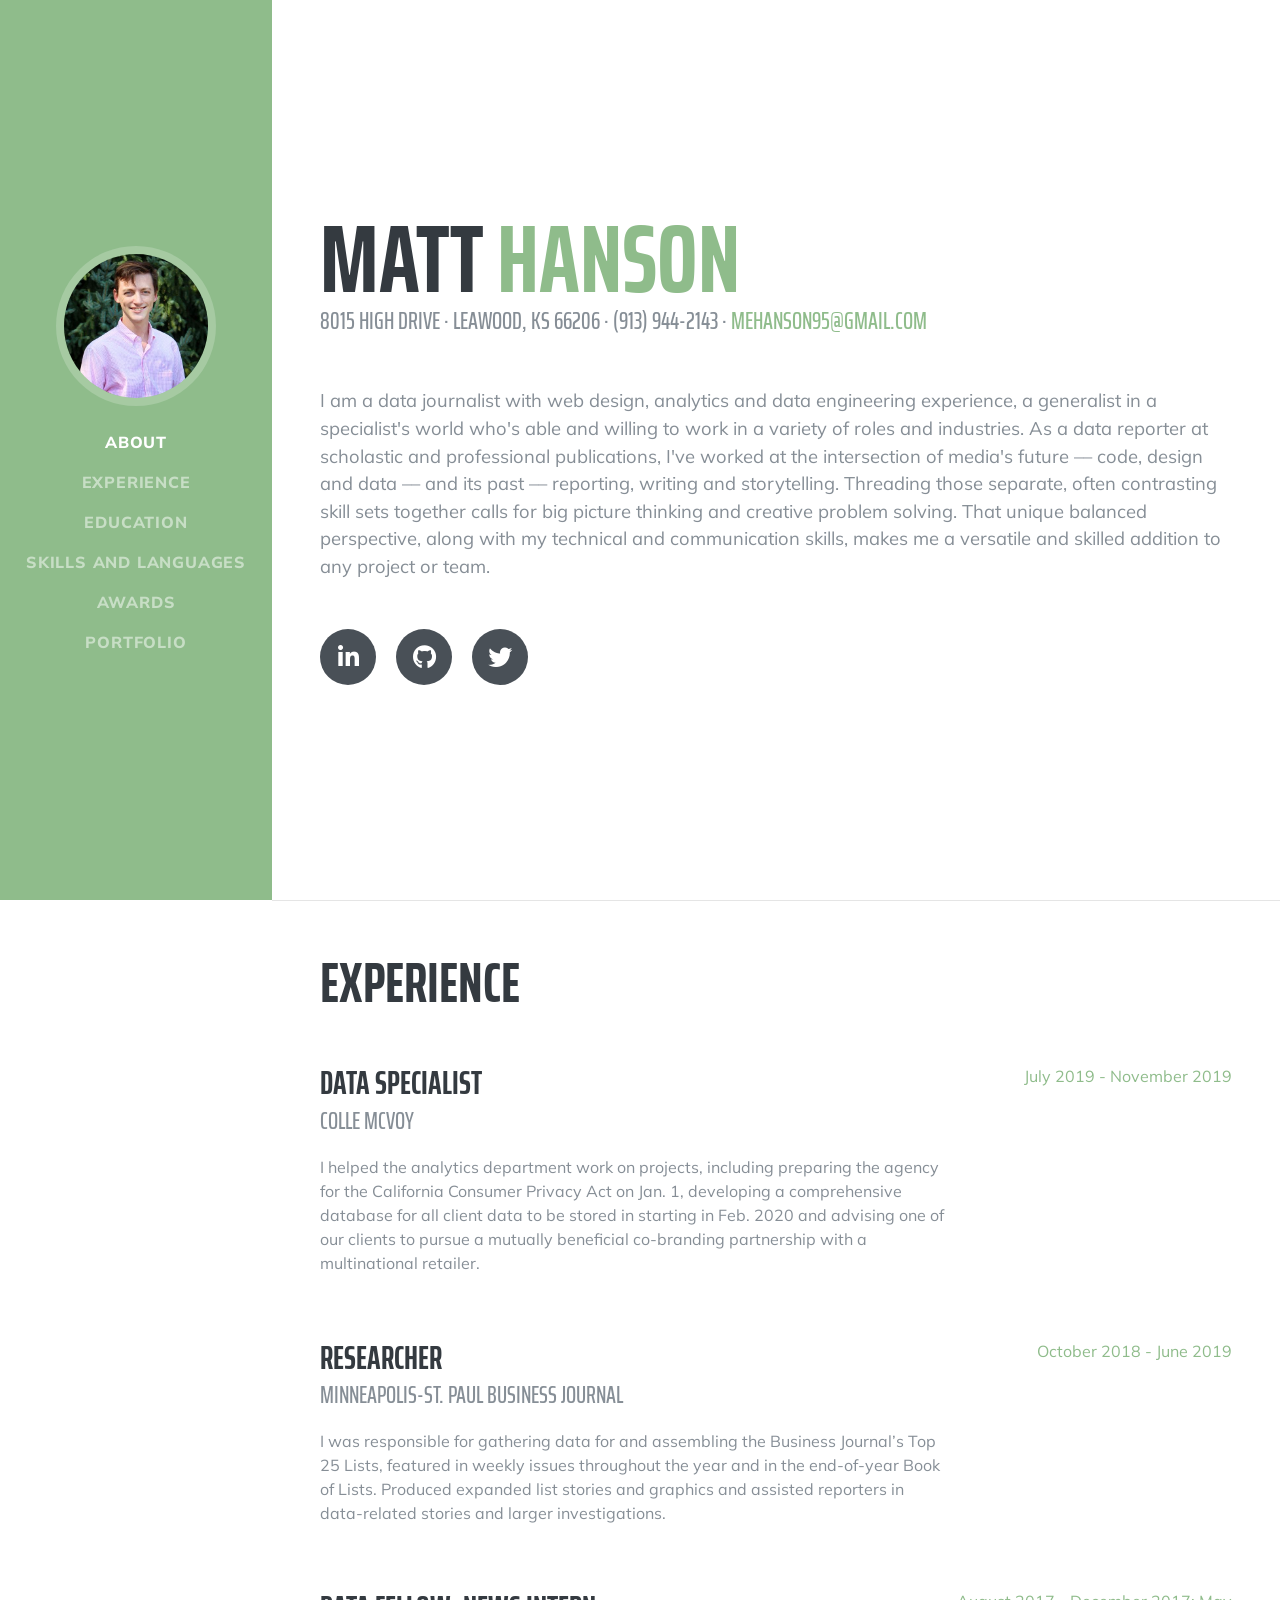
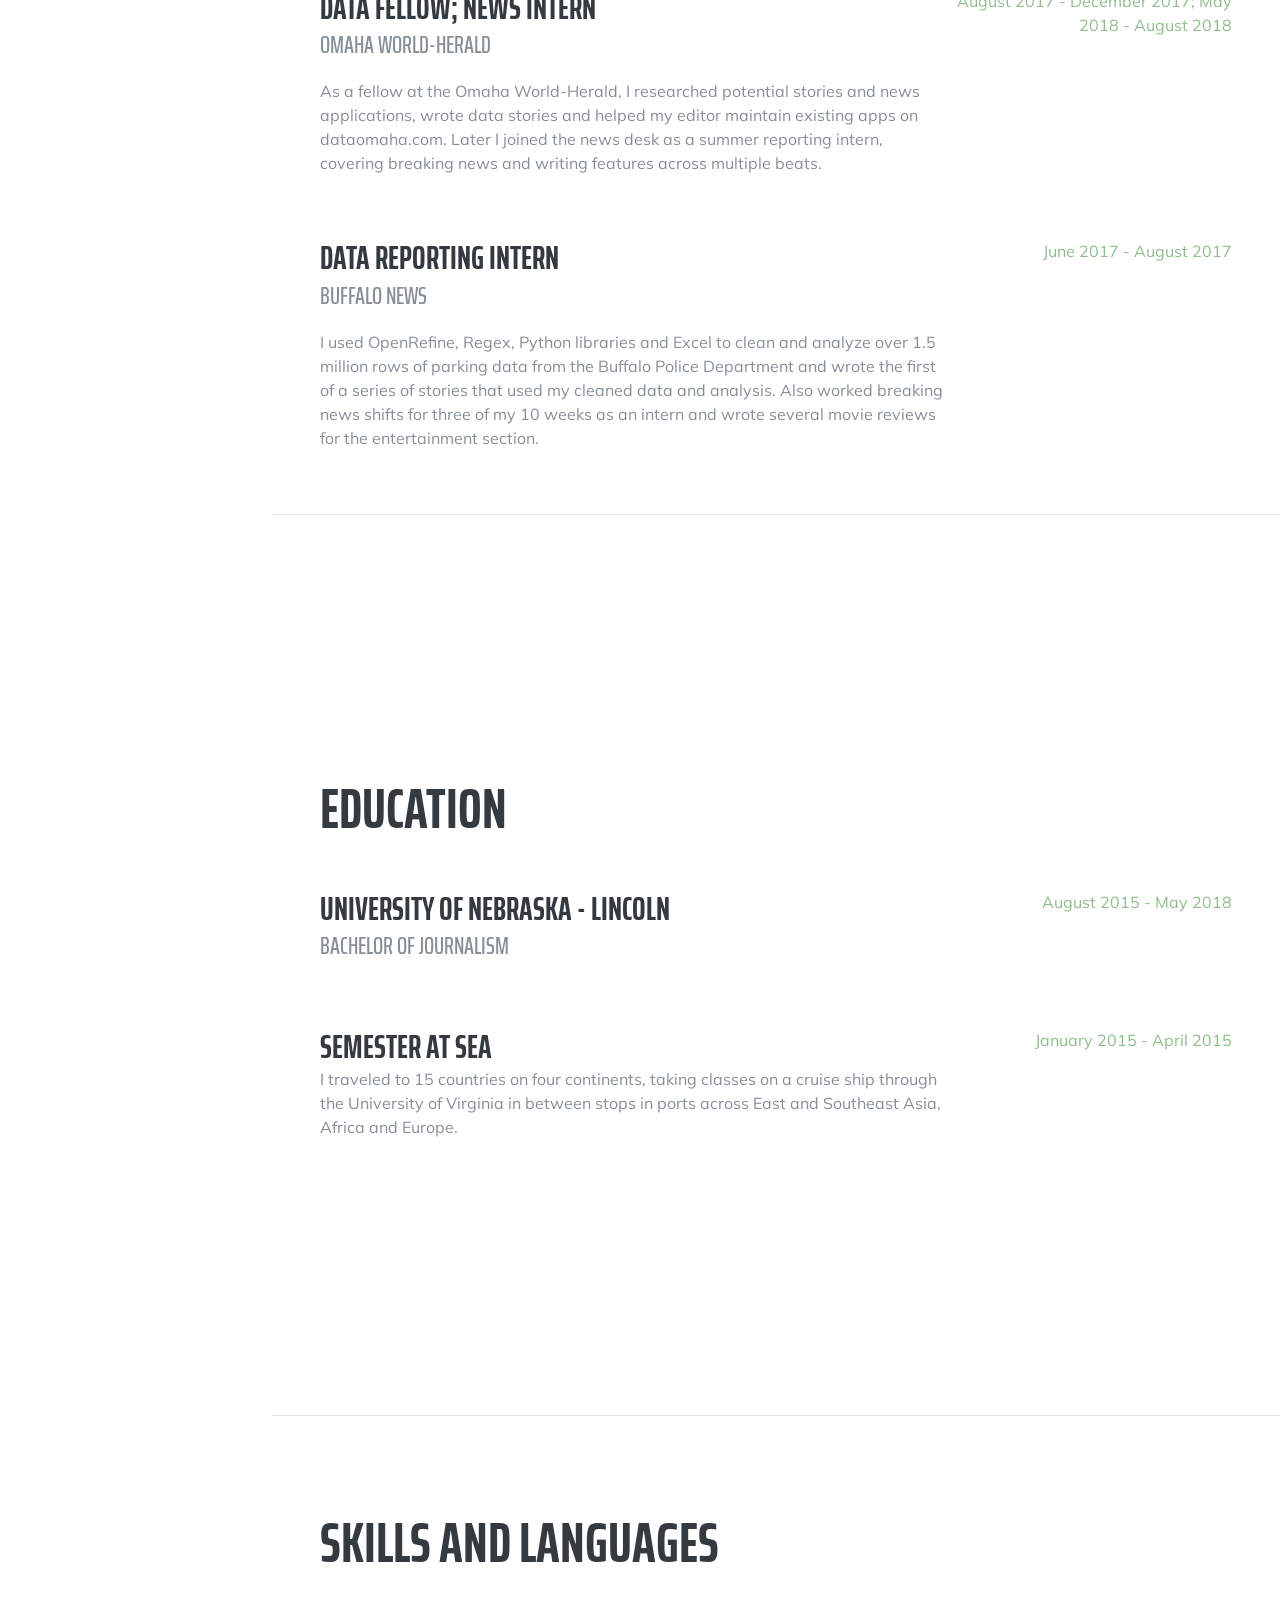
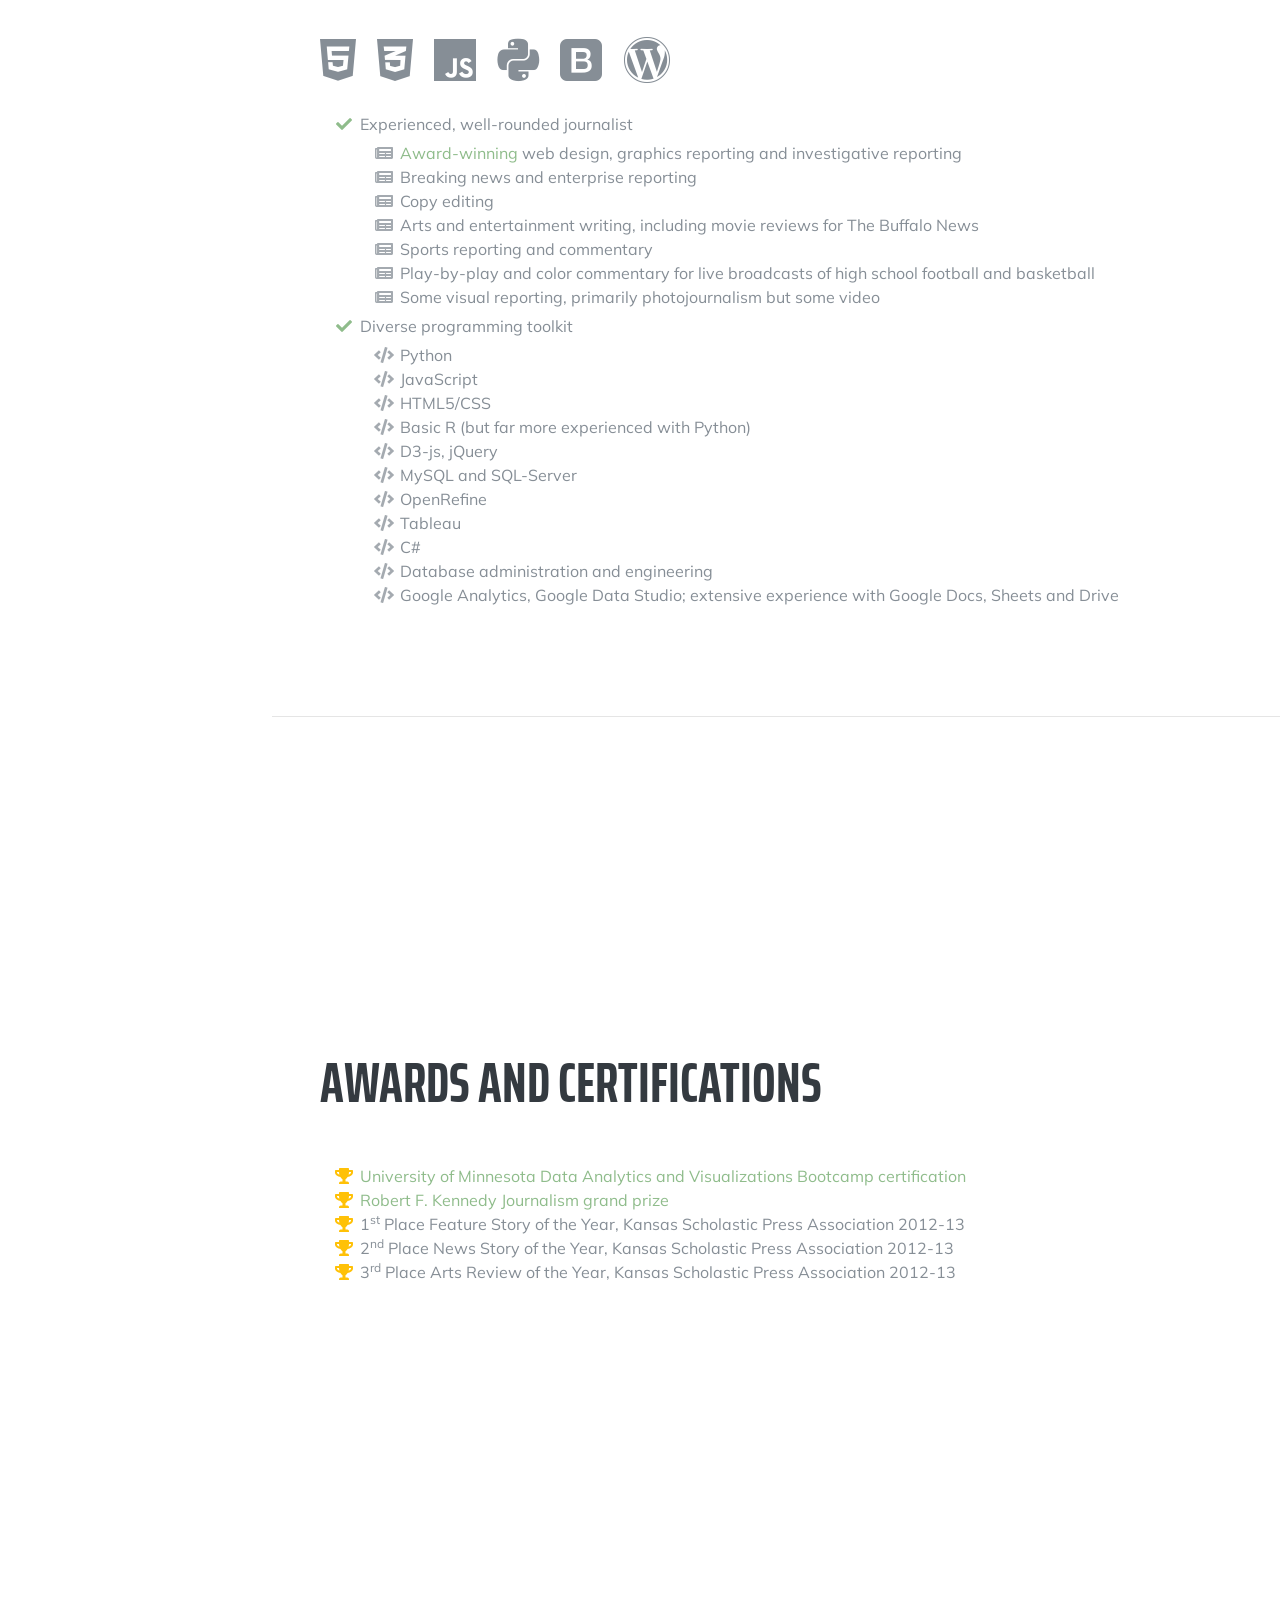
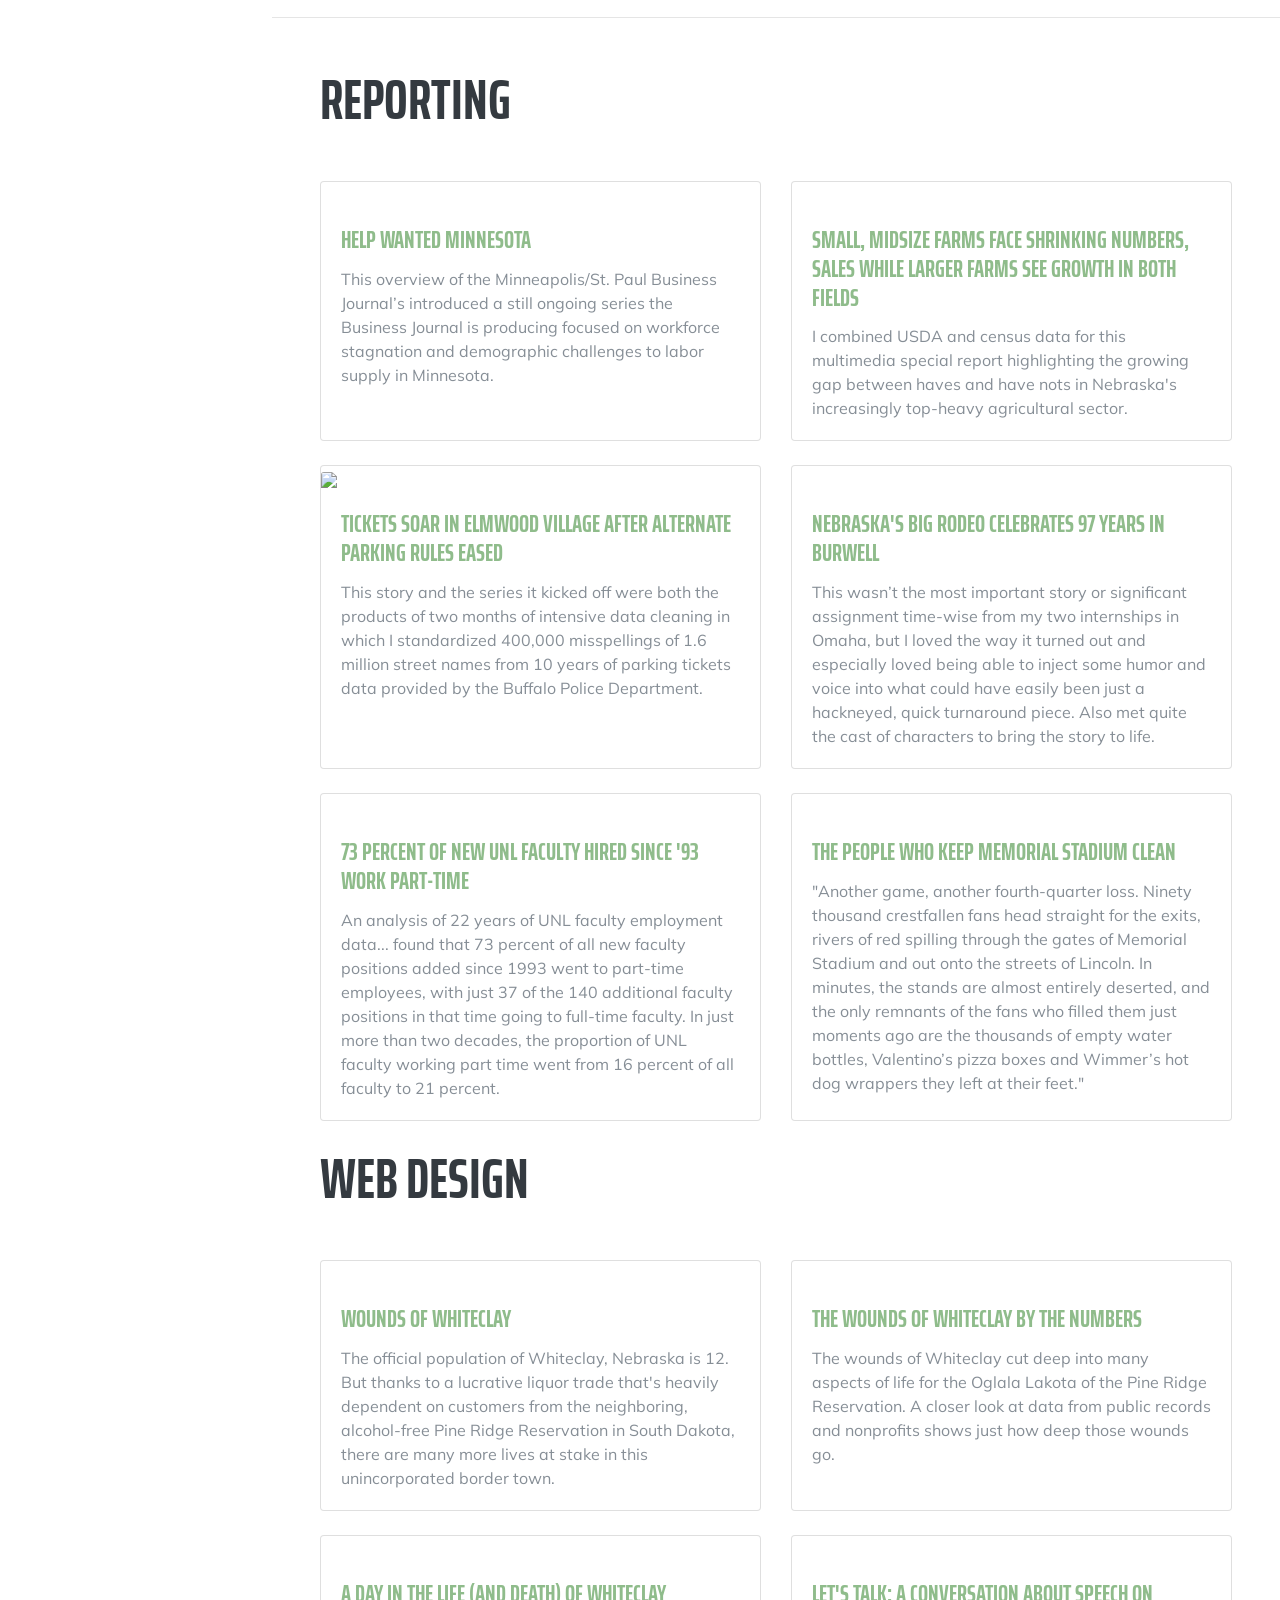
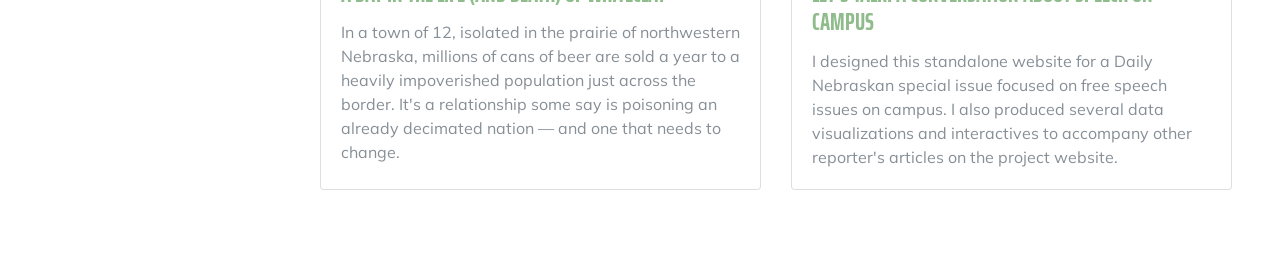
==== index.html @ 9e85e284 "attempting meta image thumbnail" ====
<!DOCTYPE html>
<html lang="en">

<head>

  <meta charset="utf-8">
  <meta name="viewport" content="width=device-width, initial-scale=1, shrink-to-fit=no">
  <meta name="description" content="">
  <meta name="author" content="">
  <meta property='og:image' content="img/thumbnails/homepage.png"/>


  <title>Matt Hanson</title>

  <!-- Bootstrap core CSS -->
  <link href="vendor/bootstrap/css/bootstrap.min.css" rel="stylesheet">

  <!-- Custom fonts for this template -->
  <link href="https://fonts.googleapis.com/css?family=Saira+Extra+Condensed:500,700" rel="stylesheet">
  <link href="https://fonts.googleapis.com/css?family=Muli:400,400i,800,800i" rel="stylesheet">
  <link href="vendor/fontawesome-free/css/all.min.css" rel="stylesheet">

  <!-- Custom styles for this template -->
  <link href="css/resume.min.css" rel="stylesheet">
  <link href="css/resume.css" rel="stylesheet">

</head>

<body id="page-top">

  <nav class="navbar navbar-expand-lg navbar-dark bg-primary fixed-top" id="sideNav">
    <a class="navbar-brand js-scroll-trigger" href="#page-top">
      <span class="d-block d-lg-none">Matt Hanson</span>
      <span class="d-none d-lg-block">
        <img class="img-fluid img-profile rounded-circle mx-auto mb-2" src="img/thumbnails/profile.jpg" alt="">
      </span>
    </a>
    <button class="navbar-toggler" type="button" data-toggle="collapse" data-target="#navbarSupportedContent" aria-controls="navbarSupportedContent" aria-expanded="false" aria-label="Toggle navigation">
      <span class="navbar-toggler-icon"></span>
    </button>
    <div class="collapse navbar-collapse" id="navbarSupportedContent">
      <ul class="navbar-nav">
        <li class="nav-item">
          <a class="nav-link js-scroll-trigger" href="#about">About</a>
        </li>
        <li class="nav-item">
          <a class="nav-link js-scroll-trigger" href="#experience">Experience</a>
        </li>
        <li class="nav-item">
          <a class="nav-link js-scroll-trigger" href="#education">Education</a>
        </li>
        <li class="nav-item">
          <a class="nav-link js-scroll-trigger" href="#skills">Skills and languages</a>
        </li>
        <li class="nav-item">
          <a class="nav-link js-scroll-trigger" href="#awards">Awards</a>
        </li>
        <li class="nav-item">
          <a class="nav-link js-scroll-trigger" href="#portfolio">Portfolio</a>
        </li>
      </ul>
    </div>
  </nav>

  <div class="container-fluid p-0">

    <section class="resume-section p-3 p-lg-5 d-flex align-items-center" id="about">
      <div class="w-100">
        <h1 class="mb-0">Matt
          <span class="text-primary">Hanson</span>
        </h1>
        <div class="subheading mb-5">8015 High Drive · Leawood, KS 66206 · (913) 944-2143 ·
          <a href="mailto:mehanson95@gmail.com">mehanson95@gmail.com</a>
        </div>
        <p class="lead mb-5">I am a data journalist with web design, analytics and data engineering experience, a generalist in a specialist's world who's able and willing to work in a variety of roles and industries. As a data reporter at scholastic and professional publications, I've worked at the intersection of media's future –– code, design and data –– and its past –– reporting, writing and storytelling. Threading those separate, often contrasting skill sets together calls for big picture thinking and creative problem solving. That unique balanced perspective, along with my technical and communication skills, makes me a versatile and skilled addition to any project or team.
        </p>
        <div class="social-icons">
          <a href="https://www.linkedin.com/in/matt-hanson-067452aa/">
            <i class="fab fa-linkedin-in"></i>
          </a>
          <a href="https://github.com/matthewellishanson">
            <i class="fab fa-github"></i>
          </a>
          <a href="https://twitter.com/mehanson95">
            <i class="fab fa-twitter"></i>
          </a>
        </div>
      </div>
    </section>

    <hr class="m-0">

    <section class="resume-section p-3 p-lg-5 d-flex justify-content-center" id="experience">
      <div class="w-100">
        <h2 class="mb-5">Experience</h2>

        <div class="resume-item d-flex flex-column flex-md-row justify-content-between mb-5">
          <div class="resume-content">
            <h3 class="mb-0">Data Specialist</h3>
            <div class="subheading mb-3">Colle Mcvoy</div>
            <p>I helped the analytics department work on projects, including preparing the agency for the California Consumer Privacy Act on Jan. 1, developing a comprehensive database for all client data to be stored in starting in Feb. 2020 and advising one of our clients to pursue a mutually beneficial co-branding partnership with a multinational retailer.</p>
            <!-- <ul class="fa-ul">
              <li>
                <i class="fa-li fa fa-check"></i>
                Marketing research and analysis 
              </li>
              <li>
                <i class="fa-li fa fa-check"></i>
                Database administration, including data cleaning and database construction
              </li>
              <li>
                <i class="fa-li fa fa-check"></i>
                Tableau
              </li>
              <li>
                <i class="fa-li fa fa-check"></i>
                Google Analytics and Google Data Studio
              </li>
              <li>
                <i class="fa-li fa fa-check"></i>
                SQL-Server
              </li>
              <li>
                <i class="fa-li fa fa-check"></i>
                C#
              </li>
            </ul> -->
          </div>
          <div class="resume-date text-md-right">
            <span class="text-primary">July 2019 - November 2019</span>
          </div>
        </div>

        <div class="resume-item d-flex flex-column flex-md-row justify-content-between mb-5">
          <div class="resume-content">
            <h3 class="mb-0">Researcher</h3>
            <div class="subheading mb-3">Minneapolis-St. Paul Business Journal</div>
            <p>I was responsible for gathering data for and assembling the Business Journal’s Top 25 Lists, featured in weekly issues throughout the year and in the end-of-year Book of Lists. Produced expanded list stories and graphics and assisted reporters in data-related stories and larger investigations.</p>
            <!-- <ul class="fa-ul">
              <li>
                <i class="fa-li fa fa-check"></i>
                Business research and reporting 
              </li>
              <li>
                <i class="fa-li fa fa-check"></i>
                Data analysis for original articles and other reporters' stories
              </li>
              <li>
                <i class="fa-li fa fa-check"></i>
                Python (Pandas, Agate, Matplotlib, Numpy)
              </li>
              <li>
                <i class="fa-li fa fa-check"></i>
                Excel
              </li>
            </ul> -->
          </div>
          <div class="resume-date text-md-right">
            <span class="text-primary">October 2018 - June 2019</span>
          </div>
        </div>

        <div class="resume-item d-flex flex-column flex-md-row justify-content-between mb-5">
          <div class="resume-content">
            <h3 class="mb-0">Data fellow; News intern</h3>
            <div class="subheading mb-3">Omaha World-Herald</div>
            <p>As a fellow at the Omaha World-Herald, I researched potential stories and news applications, wrote data stories and helped my editor maintain existing apps on dataomaha.com. Later I joined the news desk as a summer reporting intern, covering breaking news and writing features across multiple beats.</p>
            <!-- <ul class="fa-ul">
              <li>
                <i class="fa-li fa fa-check"></i>
                Data reporting 
              </li>
              <li>
                <i class="fa-li fa fa-check"></i>
                Breaking news reporting
              </li>
              <li>
                <i class="fa-li fa fa-check"></i>
                Django news apps development and maintenance
              </li>
              <li>
                <i class="fa-li fa fa-check"></i>
                SQL for news apps maintenance
              </li>
              <li>
                <i class="fa-li fa fa-check"></i>
                News photography 
              </li>
              <li>
                <i class="fa-li fa fa-check"></i>
                Data visualizations
              </li>
            </ul> -->
          </div>
          <div class="resume-date text-md-right">
            <span class="text-primary">August 2017 - December 2017; May 2018 - August 2018</span>
          </div>
        </div>

        <div class="resume-item d-flex flex-column flex-md-row justify-content-between">
          <div class="resume-content">
            <h3 class="mb-0">Data Reporting Intern</h3>
            <div class="subheading mb-3">Buffalo News</div>
            <p>I used OpenRefine, Regex, Python libraries and Excel to clean and analyze over 1.5 million rows of parking data from the Buffalo Police Department and wrote the first of a series of stories that used my cleaned data and analysis. Also worked breaking news shifts for three of my 10 weeks as an intern and wrote several movie reviews for the entertainment section.</p>
            <!-- <ul class="fa-ul">
              <li>
                <i class="fa-li fa fa-check"></i>
                Data cleaning in OpenRefine using regular expressions 
              </li>
              <li>
                <i class="fa-li fa fa-check"></i>
                Python (Agate, Numpy)
              </li>
              <li>
                <i class="fa-li fa fa-check"></i>
                Investigative reporting
              </li>
              <li>
                <i class="fa-li fa fa-check"></i>
                Breaking news reporting
              </li>
              <li>
                <i class="fa-li fa fa-check"></i>
                Movie reviews
              </li>
            </ul> -->
          </div>
          <div class="resume-date text-md-right">
            <span class="text-primary">June 2017 - August 2017</span>
          </div>
        </div>

      </div>

    </section>

    <hr class="m-0">

    <section class="resume-section p-3 p-lg-5 d-flex align-items-center" id="education">
      <div class="w-100">
        <h2 class="mb-5">Education</h2>

        <div class="resume-item d-flex flex-column flex-md-row justify-content-between mb-5">
          <div class="resume-content">
            <h3 class="mb-0">University of Nebraska - Lincoln</h3>
            <div class="subheading mb-3">Bachelor of Journalism</div>
          </div>
          <div class="resume-date text-md-right">
            <span class="text-primary">August 2015 - May 2018</span>
          </div>
        </div>

        <div class="resume-item d-flex flex-column flex-md-row justify-content-between">
          <div class="resume-content">
            <h3 class="mb-0">Semester at Sea</h3>
            <p>I traveled to 15 countries on four continents, taking classes on a cruise ship through the University of Virginia in between stops in ports across East and Southeast Asia, Africa and Europe.</p>
          </div>
          <div class="resume-date text-md-right">
            <span class="text-primary">January 2015 - April 2015</span>
          </div>
        </div>

      </div>
    </section>

    <hr class="m-0">
<!-- ***SKILLS SECTION*** -->
    <section class="resume-section p-3 p-lg-5 d-flex align-items-center" id="skills">
      <div class="w-100">
        <h2 class="mb-5">Skills and languages</h2>
        <ul class="list-inline dev-icons">
          <li class="list-inline-item">
            <i class="fab fa-html5"></i>
          </li>
          <li class="list-inline-item">
            <i class="fab fa-css3-alt"></i>
          </li>
          <li class="list-inline-item">
            <i class="fab fa-js"></i>
          </li>
          <li class="list-inline-item">
            <i class="fab fa-python"></i>
          </li>
          <li class="list-inline-item">
            <i class="fab fa-bootstrap"></i>
          </li>
          <li class="list-inline-item">
            <i class="fab fa-wordpress"></i>
          </li>
        </ul>
        <ul class="fa-ul">
          <li><i class="fa-li fa fa-check"></i>
            Experienced, well-rounded journalist
          </li>
            <!-- nested list for journalistic skills/experience -->
          <ul class="fa-ul sub">
            <!-- sub list item -->
            <li><i class="fa-li fa fas fa-newspaper"></i><a href="https://www.npr.org/2017/05/28/530504788/the-wounds-of-whiteclay-journalists-win-prestigious-rfk-awardAward-winning">Award-winning</a> web design, graphics reporting and investigative reporting 
            </li>
            <li><i class="fa-li fa fas fa-newspaper"></i>
              Breaking news and enterprise reporting
            </li>
            <li><i class="fa-li fa fas fa-newspaper"></i>
              Copy editing
            </li>
            <li><i class="fa-li fa fas fa-newspaper"></i>
              Arts and entertainment writing, including movie reviews for The Buffalo News
            </li>
            <li><i class="fa-li fa fas fa-newspaper"></i>
              Sports reporting and commentary
            </li>
            <li><i class="fa-li fa fas fa-newspaper"></i>
              Play-by-play and color commentary for live broadcasts of high school football and basketball
            </li>
            <li><i class="fa-li fa fas fa-newspaper"></i>
              Some visual reporting, primarily photojournalism but some video   
            </li>
          </ul> 
          <!-- end of journalistic skills -->
          <li><i class="fa-li fa fa-check"></i>
            Diverse programming toolkit
          </li>
            <!-- Nested list for coding skills -->
          <ul class="fa-ul sub">
            <li><i class="fa-li fa fas fa-code"></i>
              Python
            </li>
            <li><i class="fa-li fa fas fa-code"></i>
              JavaScript
            </li>
            <li><i class="fa-li fa fas fa-code"></i>
              HTML5/CSS
            </li>
            <li><i class="fa-li fa fas fa-code"></i>
              Basic R (but far more experienced with Python)
            </li>
            <li><i class="fa-li fa fas fa-code"></i>
              D3-js, jQuery
            </li>
            <li><i class="fa-li fa fas fa-code"></i>
              MySQL and SQL-Server
            </li>
            <li><i class="fa-li fa fas fa-code"></i>
              OpenRefine
            </li>
            <li><i class="fa-li fa fas fa-code"></i>
              Tableau
            </li>
            <li><i class="fa-li fa fas fa-code"></i>
              C#
            </li>
            <li><i class="fa-li fa fas fa-code"></i>
              Database administration and engineering
            </li>
            <li><i class="fa-li fa fas fa-code"></i>
              Google Analytics, Google Data Studio; extensive experience with Google Docs, Sheets and Drive
            </li>
          </ul>
        </ul>
      </div>
    </section>

    <!-- <hr class="m-0"> -->

    <!-- <section class="resume-section p-3 p-lg-5 d-flex align-items-center" id="interests">
      <div class="w-100">
        <h2 class="mb-5">Interests</h2>
        <p></p>
        <p class="mb-0"></p>
      </div>
    </section> -->

    <hr class="m-0">

    <section class="resume-section p-3 p-lg-5 d-flex align-items-center" id="awards">
      <div class="w-100">
        <h2 class="mb-5">Awards and certifications</h2>
        <ul class="fa-ul mb-0">
          <li>
            <i class="fa-li fa fa-trophy text-warning"></i>
            <a href="https://bootcamp.umn.edu/data/landing/?s=Google-Unbranded&pkw=%2Bdata%20%2Banalytics%20%2Bbootcamp&pcrid=392759054636&pmt=b&utm_source=google&utm_medium=cpc&utm_campaign=%5BS%5D_GRD_Data_NonBrand_ALL_Data_Analyst_Broad&utm_term=%2Bdata%20%2Banalytics%20%2Bbootcamp&utm_content=392759054636&s=google&k=%2Bdata%20%2Banalytics%20%2Bbootcamp&gclid=CjwKCAiAqqTuBRBAEiwA7B66hdbrT9rRtiZPWYu8af5qAJz9Oog3tM672ggx_E27USXTPcjYFHfDBhoCxQIQAvD_BwE&gclsrc=aw.ds">University of Minnesota Data Analytics and Visualizations Bootcamp certification</a></li>
          <li>
            <i class="fa-li fa fa-trophy text-warning"></i>
            <a href="https://www.npr.org/2017/05/28/530504788/the-wounds-of-whiteclay-journalists-win-prestigious-rfk-award">Robert F. Kennedy Journalism grand prize</a></li>
          <li>
            <i class="fa-li fa fa-trophy text-warning"></i>
            1<sup>st</sup>
            Place Feature Story of the Year, Kansas Scholastic Press Association 2012-13</li>
          <li>
            <i class="fa-li fa fa-trophy text-warning"></i>
            2<sup>nd</sup>
            Place News Story of the Year, Kansas Scholastic Press Association 2012-13</li>
          <li>
            <i class="fa-li fa fa-trophy text-warning"></i>
            3<sup>rd</sup>
            Place Arts Review of the Year, Kansas Scholastic Press Association 2012-13</li>
        </ul>
      </div>
    </section>

    <hr class="m-0">

    <section class="resume-section p-3 p-lg-5 d-flex align-items-center" id="portfolio">
      <div class="w-100">
        <!-- Portfolio Heading -->
        <!-- <h1 class="mb-0">Portfolio</h1> -->
        
        <!-- Reporting -->
        <h2 class="mb-5">Reporting</h2>

        <div class="row">
            <div class="col-lg-6 mb-4">
              <div class="card h-100">
                <a href="https://www.bizjournals.com/twincities/news/2019/02/06/help-wanted-minnesota-why-our-stagnating-labor.html"><img class="card-img-top" src="http://media.bizj.us/view/img/11211798/workforce-intro-image.jpg" alt=""></a>
                <div class="card-body">
                  <h4 class="card-title">
                    <a href="https://www.bizjournals.com/twincities/news/2019/02/06/help-wanted-minnesota-why-our-stagnating-labor.html">Help Wanted Minnesota</a>
                  </h4>
                  <p class="card-text">This overview of the Minneapolis/St. Paul Business Journal’s introduced a still ongoing series the Business Journal is producing focused on workforce stagnation and demographic challenges to labor supply in Minnesota.</p>
                </div>
              </div>
            </div>
            <div class="col-lg-6 mb-4">
              <div class="card h-100">
                <a href="https://www.omaha.com/money/small-midsize-farms-face-shrinking-numbers-sales-while-larger-farms/article_585f731e-f64a-11e7-9123-fbcebb226f92.html"><img class="card-img-top" src="https://bloximages.newyork1.vip.townnews.com/omaha.com/content/tncms/assets/v3/editorial/a/1a/a1a40674-f7e5-11e7-9448-9f395b68eeb0/5a5932cfd79e7.image.jpg?resize=800%2C533" alt=""></a>
                <div class="card-body">
                  <h4 class="card-title">
                    <a href="https://www.omaha.com/money/small-midsize-farms-face-shrinking-numbers-sales-while-larger-farms/article_585f731e-f64a-11e7-9123-fbcebb226f92.html">Small, midsize farms face shrinking numbers, sales while larger farms see growth in both fields</a>
                  </h4>
                  <p class="card-text">I combined USDA and census data for this multimedia special report highlighting the growing gap between haves and have nots in Nebraska's increasingly top-heavy agricultural sector.</p>
                </div>
              </div>
            </div>
            <div class="col-lg-6 mb-4">
              <div class="card h-100">
                <a href="https://buffalonews.com/2017/09/21/crosswalk-tickets-soar-elmwood-village-alternate-parking-rules-eased/"><img class="card-img-top" src="https://img.buffalonews.com/eyJidWNrZXQiOiJibmNvcmUiLCJrZXkiOiJ3cC1jb250ZW50XC91cGxvYWRzXC8yMDE3XC8wOVwvQVY2STA2MTQtZTE1MDYwMDY3NTc5MTguanBnIiwiZWRpdHMiOnsicmVzaXplIjp7IndpZHRoIjoxMDQwLCJoZWlnaHQiOjY2MCwiZml0IjoiY292ZXIifX19"></a>
                <div class="card-body">
                  <h4 class="card-title">
                    <a href="https://buffalonews.com/2017/09/21/crosswalk-tickets-soar-elmwood-village-alternate-parking-rules-eased/">Tickets soar in Elmwood Village after alternate parking rules eased</a>
                  </h4>
                  <p class="card-text">This story and the series it kicked off were both the products of two months of intensive data cleaning in which I standardized 400,000 misspellings of 1.6 million street names from 10 years of parking tickets data provided by the Buffalo Police Department.</p>
                </div>
              </div>
            </div>
            <div class="col-lg-6 mb-4">
              <div class="card h-100">
                  <a href="https://www.omaha.com/news/state_and_regional/nebraska-s-big-rodeo-celebrates-years-in-burwell/article_8e37bad8-0a14-5d50-b965-18912d058c3c.html"><img class="card-img-top" src="https://bloximages.newyork1.vip.townnews.com/omaha.com/content/tncms/assets/v3/editorial/7/94/794a0ce9-40aa-5a22-8a07-c01a06bb913b/5b5b9a37585ae.image.jpg?resize=1200%2C798" alt=""></a>
                  <div class="card-body">
                    <h4 class="card-title">
                      <a href="https://www.omaha.com/news/state_and_regional/nebraska-s-big-rodeo-celebrates-years-in-burwell/article_8e37bad8-0a14-5d50-b965-18912d058c3c.html">Nebraska's Big Rodeo celebrates 97 years in Burwell                </a>
                    </h4>
                    <p class="card-text">This wasn’t the most important story or significant assignment time-wise from my two internships in Omaha, but I loved the way it turned out and especially loved being able to inject some humor and voice into what could have easily been just a hackneyed, quick turnaround piece. Also met quite the cast of characters to bring the story to life.</p>
                  </div>
              </div>
            </div>
            <div class="col-lg-6 mb-4">
              <div class="card h-100">
                <a href="http://www.dailynebraskan.com/news/percent-of-new-unl-faculty-hired-since-work-part-time/article_41b00762-f496-11e5-9805-175cb6316494.html"><img class="card-img-top" src="https://bloximages.newyork1.vip.townnews.com/dailynebraskan.com/content/tncms/assets/v3/editorial/4/6d/46dcb848-f496-11e5-9e2b-57145c757234/56f8a726ec25f.image.jpg" alt=""></a>
                <div class="card-body">
                  <h4 class="card-title">
                    <a href="http://www.dailynebraskan.com/news/percent-of-new-unl-faculty-hired-since-work-part-time/article_41b00762-f496-11e5-9805-175cb6316494.html">73 percent of new UNL faculty hired since '93 work part-time</a>
                  </h4>
                  <p class="card-text">An analysis of 22 years of UNL faculty employment data... found that 73 percent of all new faculty positions added since 1993 went to part-time employees, with just 37 of the 140 additional faculty positions in that time going to full-time faculty. In just more than two decades, the proportion of UNL faculty working part time went from 16 percent of all faculty to 21 percent.</p>
                </div>
              </div>
            </div>
            <div class="col-lg-6 mb-4">
              <div class="card h-100">
                <a href="http://www.dailynebraskan.com/news/the-people-who-keep-memorial-stadium-clean/article_e7e6f886-7b86-11e5-b1a1-e34e0ab60632.html"><img class="card-img-top" src="https://bloximages.newyork1.vip.townnews.com/dailynebraskan.com/content/tncms/assets/v3/editorial/a/53/a53cce92-7b9b-11e5-83f8-8b413f36cfa7/562daed15a7ce.image.jpg?resize=640%2C426" alt=""></a>
                <div class="card-body">
                  <h4 class="card-title">
                    <a href="http://www.dailynebraskan.com/news/the-people-who-keep-memorial-stadium-clean/article_e7e6f886-7b86-11e5-b1a1-e34e0ab60632.html">The people who keep Memorial Stadium clean</a>
                  </h4>
                  <p class="card-text">"Another game, another fourth-quarter loss. Ninety thousand crestfallen fans head straight for the exits, rivers of red spilling through the gates of Memorial Stadium and out onto the streets of Lincoln. In minutes, the stands are almost entirely deserted, and the only remnants of the fans who filled them just moments ago are the thousands of empty water bottles, Valentino’s pizza boxes and Wimmer’s hot dog wrappers they left at their feet."</p>
                </div>
              </div>
            </div>
          </div>

          <!-- Web Design -->
          <h2 class="mb-5">Web Design</h2>
          <div class="row">
              <div class="col-lg-6 mb-4">
                  <div class="card h-100">
                    <a href="http://www.woundsofwhiteclay.com/"><img class="card-img-top" src="http://www.woundsofwhiteclay.com/img/LEDE.jpg" alt=""></a>
                    <div class="card-body">
                      <h4 class="card-title">
                        <a href="http://www.woundsofwhiteclay.com/">Wounds of Whiteclay</a>
                      </h4>
                      <p class="card-text">The official population of Whiteclay, Nebraska is 12. But thanks to a lucrative liquor trade that's heavily dependent on customers from the neighboring, alcohol-free Pine Ridge Reservation in South Dakota, there are many more lives at stake in this unincorporated border town.</p>
                    </div>
                  </div>
                </div>
                <div class="col-lg-6 mb-4">
                  <div class="card h-100">
                    <a href="http://www.woundsofwhiteclay.com/data/"><img class="card-img-top" src="http://www.woundsofwhiteclay.com/data/img/Crandall_Whiteclay_30.JPG" alt=""></a>
                    <div class="card-body">
                      <h4 class="card-title">
                        <a href="http://www.woundsofwhiteclay.com/data/">The Wounds of Whiteclay by the numbers</a>
                      </h4>
                      <p class="card-text">The wounds of Whiteclay cut deep into many aspects of life for the Oglala Lakota of the Pine Ridge Reservation. A closer look at data from public records and nonprofits shows just how deep those wounds go.                </p>
                    </div>
                  </div>
                </div>
                <div class="col-lg-6 mb-4">
                  <div class="card h-100">
                    <a href="http://www.woundsofwhiteclay.com/dayinthelife/"><img class="card-img-top" src="http://www.woundsofwhiteclay.com/dayinthelife/img/shawdowwall.jpg" alt=""></a>
                    <div class="card-body">
                      <h4 class="card-title">
                        <a href="http://www.woundsofwhiteclay.com/dayinthelife/">A DAY IN THE LIFE (AND DEATH) OF WHITECLAY</a>
                      </h4>
                      <p class="card-text">In a town of 12, isolated in the prairie of northwestern Nebraska, millions of cans of beer are sold a year to a heavily impoverished population just across the border. It's a relationship some say is poisoning an already decimated nation — and one that needs to change.</p>
                    </div>
                  </div>
                </div>
                <div class="col-lg-6 mb-4">
                  <div class="card h-100">
                    <a href="http://projects.dailynebraskan.com/letstalk/"><img class="card-img-top" src="http://projects.dailynebraskan.com/letstalk/img/e-blmrally_file_1.jpg" alt=""></a>
                    <div class="card-body">
                      <h4 class="card-title">
                        <a href="http://projects.dailynebraskan.com/letstalk/">Let's Talk: A conversation about speech on campus</a>
                      </h4>
                      <p class="card-text">I designed this standalone website for a Daily Nebraskan special issue focused on free speech issues on campus. I also produced several data visualizations and interactives to accompany other reporter's articles on the project website.</p>
                    </div>
                  </div>
                </div>
                
          </div>

      </div>
    </section>

  </div>

  <!-- Bootstrap core JavaScript -->
  <script src="vendor/jquery/jquery.min.js"></script>
  <script src="vendor/bootstrap/js/bootstrap.bundle.min.js"></script>

  <!-- Plugin JavaScript -->
  <script src="vendor/jquery-easing/jquery.easing.min.js"></script>

  <!-- Custom scripts for this template -->
  <script src="js/resume.min.js"></script>

</body>

</html>
---- css/resume.min.css ----
/*!
 * Start Bootstrap - Resume v5.0.8 (https://startbootstrap.com/template-overviews/resume)
 * Copyright 2013-2019 Start Bootstrap
 * Licensed under MIT (https://github.com/BlackrockDigital/startbootstrap-resume/blob/master/LICENSE)
 */body{font-family:Muli,-apple-system,BlinkMacSystemFont,'Segoe UI',Roboto,'Helvetica Neue',Arial,sans-serif,'Apple Color Emoji','Segoe UI Emoji','Segoe UI Symbol','Noto Color Emoji';padding-top:54px;color:#868e96}@media (min-width:992px){body{padding-top:0;padding-left:17rem}}h1,h2,h3,h4,h5,h6{font-family:'Saira Extra Condensed',-apple-system,BlinkMacSystemFont,'Segoe UI',Roboto,'Helvetica Neue',Arial,sans-serif,'Apple Color Emoji','Segoe UI Emoji','Segoe UI Symbol','Noto Color Emoji';font-weight:700;text-transform:uppercase;color:#343a40}h1{font-size:6rem;line-height:5.5rem}h2{font-size:3.5rem}h3{font-size:2rem}p.lead{font-size:1.15rem;font-weight:400}.subheading{text-transform:uppercase;font-weight:500;font-family:'Saira Extra Condensed',-apple-system,BlinkMacSystemFont,'Segoe UI',Roboto,'Helvetica Neue',Arial,sans-serif,'Apple Color Emoji','Segoe UI Emoji','Segoe UI Symbol','Noto Color Emoji';font-size:1.5rem}.social-icons a{display:inline-block;height:3.5rem;width:3.5rem;background-color:#495057;color:#fff!important;border-radius:100%;text-align:center;font-size:1.5rem;line-height:3.5rem;margin-right:1rem}.social-icons a:last-child{margin-right:0}.social-icons a:hover{background-color:#bd5d38}.dev-icons{font-size:3rem}.dev-icons .list-inline-item i:hover{color:#bd5d38}#sideNav .navbar-nav .nav-item .nav-link{font-weight:800;letter-spacing:.05rem;text-transform:uppercase}#sideNav .navbar-toggler:focus{outline-color:#d48a6e}@media (min-width:992px){#sideNav{text-align:center;position:fixed;top:0;left:0;display:flex;flex-direction:column;width:17rem;height:100vh}#sideNav .navbar-brand{display:flex;margin:auto auto 0;padding:.5rem}#sideNav .navbar-brand .img-profile{max-width:10rem;max-height:10rem;border:.5rem solid rgba(255,255,255,.2)}#sideNav .navbar-collapse{display:flex;align-items:flex-start;flex-grow:0;width:100%;margin-bottom:auto}#sideNav .navbar-collapse .navbar-nav{flex-direction:column;width:100%}#sideNav .navbar-collapse .navbar-nav .nav-item{display:block}#sideNav .navbar-collapse .navbar-nav .nav-item .nav-link{display:block}}section.resume-section{padding-top:5rem!important;padding-bottom:5rem!important;max-width:75rem}section.resume-section .resume-item .resume-date{min-width:none}@media (min-width:768px){section.resume-section{min-height:100vh}section.resume-section .resume-item .resume-date{min-width:18rem}}@media (min-width:992px){section.resume-section{padding-top:3rem!important;padding-bottom:3rem!important}}.bg-primary{background-color:#bd5d38!important}.text-primary{color:#bd5d38!important}a{color:#bd5d38}a:active,a:focus,a:hover{color:#824027}
---- css/resume.css ----
/*!
 * Start Bootstrap - Resume v5.0.8 (https://startbootstrap.com/template-overviews/resume)
 * Copyright 2013-2019 Start Bootstrap
 * Licensed under MIT (https://github.com/BlackrockDigital/startbootstrap-resume/blob/master/LICENSE)
 */

body {
  font-family: 'Muli', -apple-system, BlinkMacSystemFont, 'Segoe UI', Roboto, 'Helvetica Neue', Arial, sans-serif, 'Apple Color Emoji', 'Segoe UI Emoji', 'Segoe UI Symbol', 'Noto Color Emoji';
  padding-top: 54px;
  color: #868e96;
}

@media (min-width: 992px) {
  body {
    padding-top: 0;
    padding-left: 17rem;
  }
}

h1,
h2,
h3,
h4,
h5,
h6 {
  font-family: 'Saira Extra Condensed', -apple-system, BlinkMacSystemFont, 'Segoe UI', Roboto, 'Helvetica Neue', Arial, sans-serif, 'Apple Color Emoji', 'Segoe UI Emoji', 'Segoe UI Symbol', 'Noto Color Emoji';
  font-weight: 700;
  text-transform: uppercase;
  color: #343a40;
}

h1 {
  font-size: 6rem;
  line-height: 5.5rem;
}

h2 {
  font-size: 3.5rem;
}

h3 {
  font-size: 2rem;
}

p.lead {
  font-size: 1.15rem;
  font-weight: 400;
}

.subheading {
  text-transform: uppercase;
  font-weight: 500;
  font-family: 'Saira Extra Condensed', -apple-system, BlinkMacSystemFont, 'Segoe UI', Roboto, 'Helvetica Neue', Arial, sans-serif, 'Apple Color Emoji', 'Segoe UI Emoji', 'Segoe UI Symbol', 'Noto Color Emoji';
  font-size: 1.5rem;
}

.social-icons a {
  display: inline-block;
  height: 3.5rem;
  width: 3.5rem;
  background-color: #495057;
  color: #fff !important;
  border-radius: 100%;
  text-align: center;
  font-size: 1.5rem;
  line-height: 3.5rem;
  margin-right: 1rem;
}

.social-icons a:last-child {
  margin-right: 0;
}

.social-icons a:hover {
  background-color: #8FBC8B;
}

.dev-icons {
  font-size: 3rem;
}

.dev-icons .list-inline-item i:hover {
  color: #8FBC8B;
}

#sideNav .navbar-nav .nav-item .nav-link {
  font-weight: 800;
  letter-spacing: 0.05rem;
  text-transform: uppercase;
}

#sideNav .navbar-toggler:focus {
  outline-color: #8FBC8B;
}

@media (min-width: 992px) {
  #sideNav {
    text-align: center;
    position: fixed;
    top: 0;
    left: 0;
    display: flex;
    flex-direction: column;
    width: 17rem;
    height: 100vh;
  }
  #sideNav .navbar-brand {
    display: flex;
    margin: auto auto 0;
    padding: 0.5rem;
  }
  #sideNav .navbar-brand .img-profile {
    max-width: 10rem;
    max-height: 10rem;
    border: 0.5rem solid rgba(255, 255, 255, 0.2);
  }
  #sideNav .navbar-collapse {
    display: flex;
    align-items: flex-start;
    flex-grow: 0;
    width: 100%;
    margin-bottom: auto;
  }
  #sideNav .navbar-collapse .navbar-nav {
    flex-direction: column;
    width: 100%;
  }
  #sideNav .navbar-collapse .navbar-nav .nav-item {
    display: block;
  }
  #sideNav .navbar-collapse .navbar-nav .nav-item .nav-link {
    display: block;
  }
}

section.resume-section {
  padding-top: 5rem !important;
  padding-bottom: 5rem !important;
  max-width: 75rem;
}

section.resume-section .resume-item .resume-date {
  min-width: none;
}

@media (min-width: 768px) {
  section.resume-section {
    min-height: 100vh;
  }
  section.resume-section .resume-item .resume-date {
    min-width: 18rem;
  }
}

@media (min-width: 992px) {
  section.resume-section {
    padding-top: 3rem !important;
    padding-bottom: 3rem !important;
  }
}

.bg-primary {
  background-color: #8FBC8B !important;
}

.text-primary {
  color: #8FBC8B !important;
}

a {
  color: #8FBC8B;
}

a:hover, a:focus, a:active {
  color: #8FBC8B;
}

.fa-check {
  color:#8FBC8B;
}

.fa-newspaper {
  opacity: 0.75;
}

.fa-code {
  opacity: 0.75;
}

.sub {
  margin-top: .3em;
  margin-bottom: .3em;
}
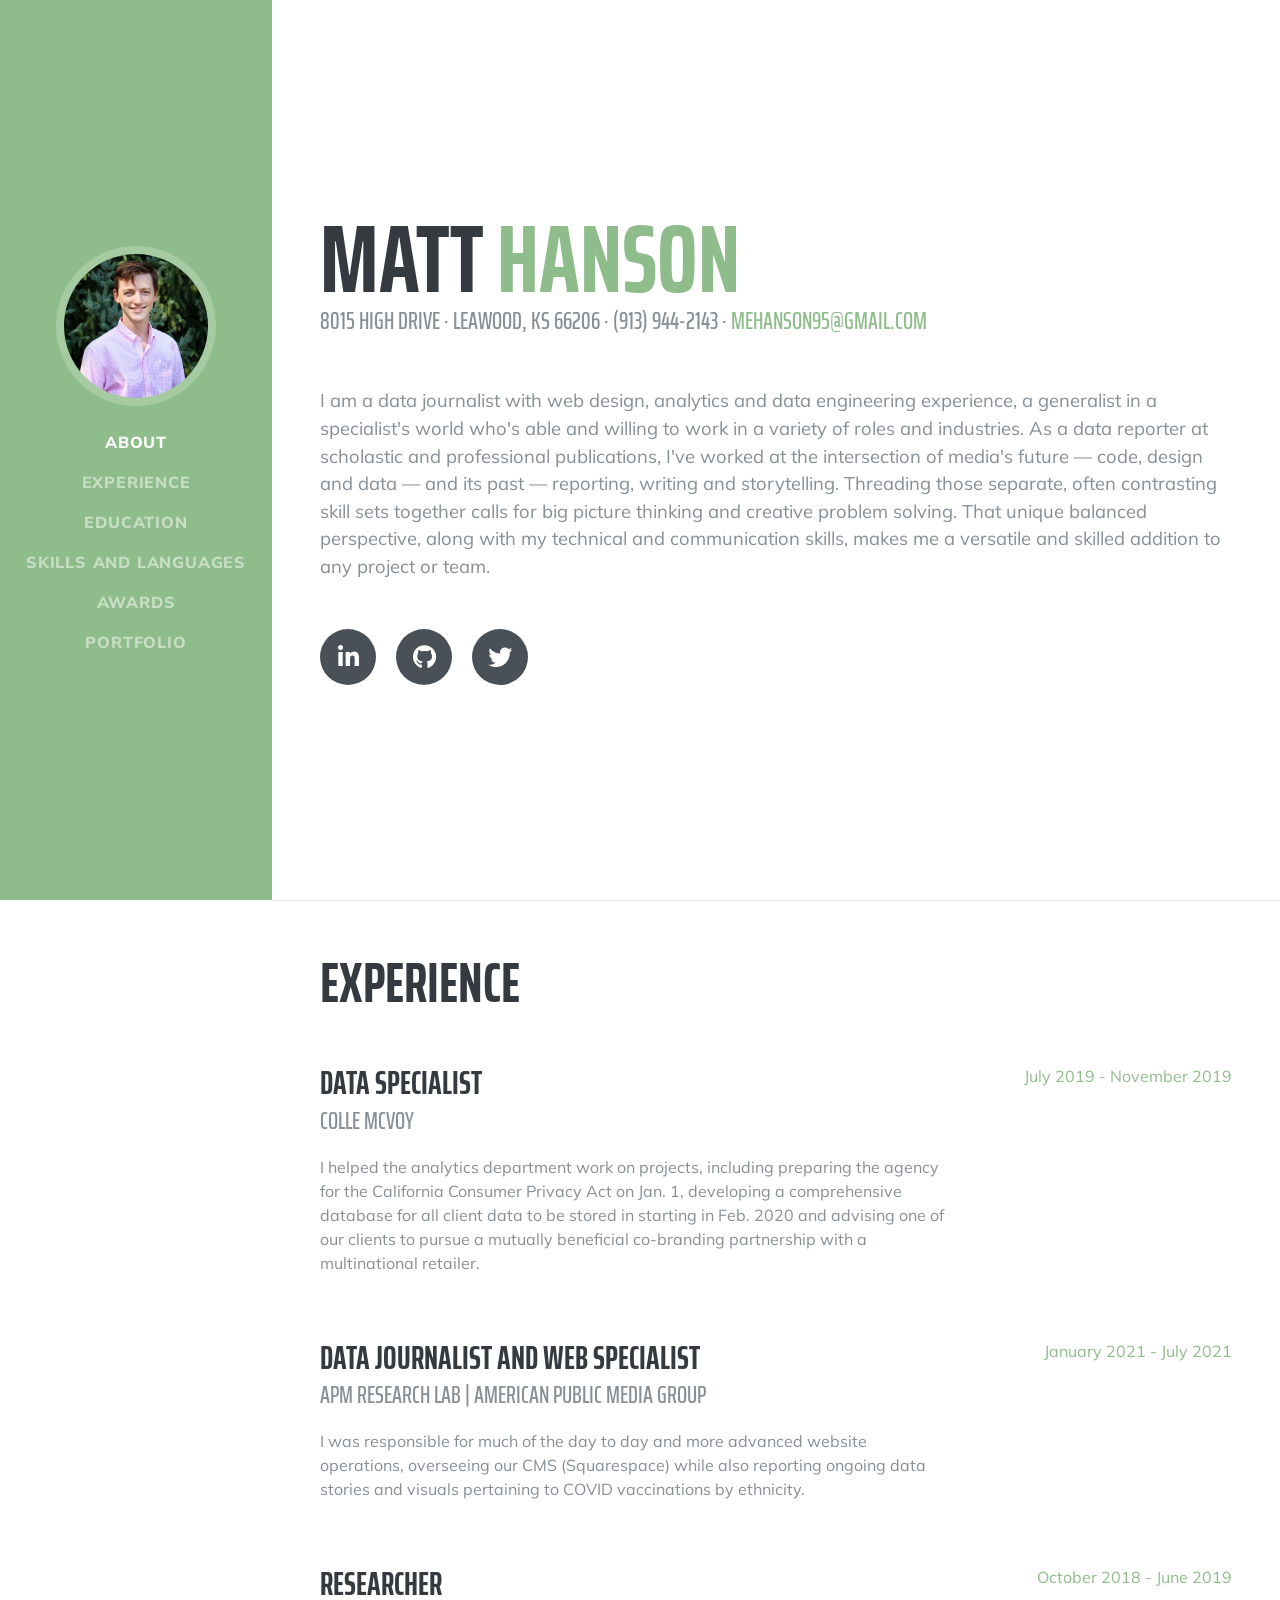
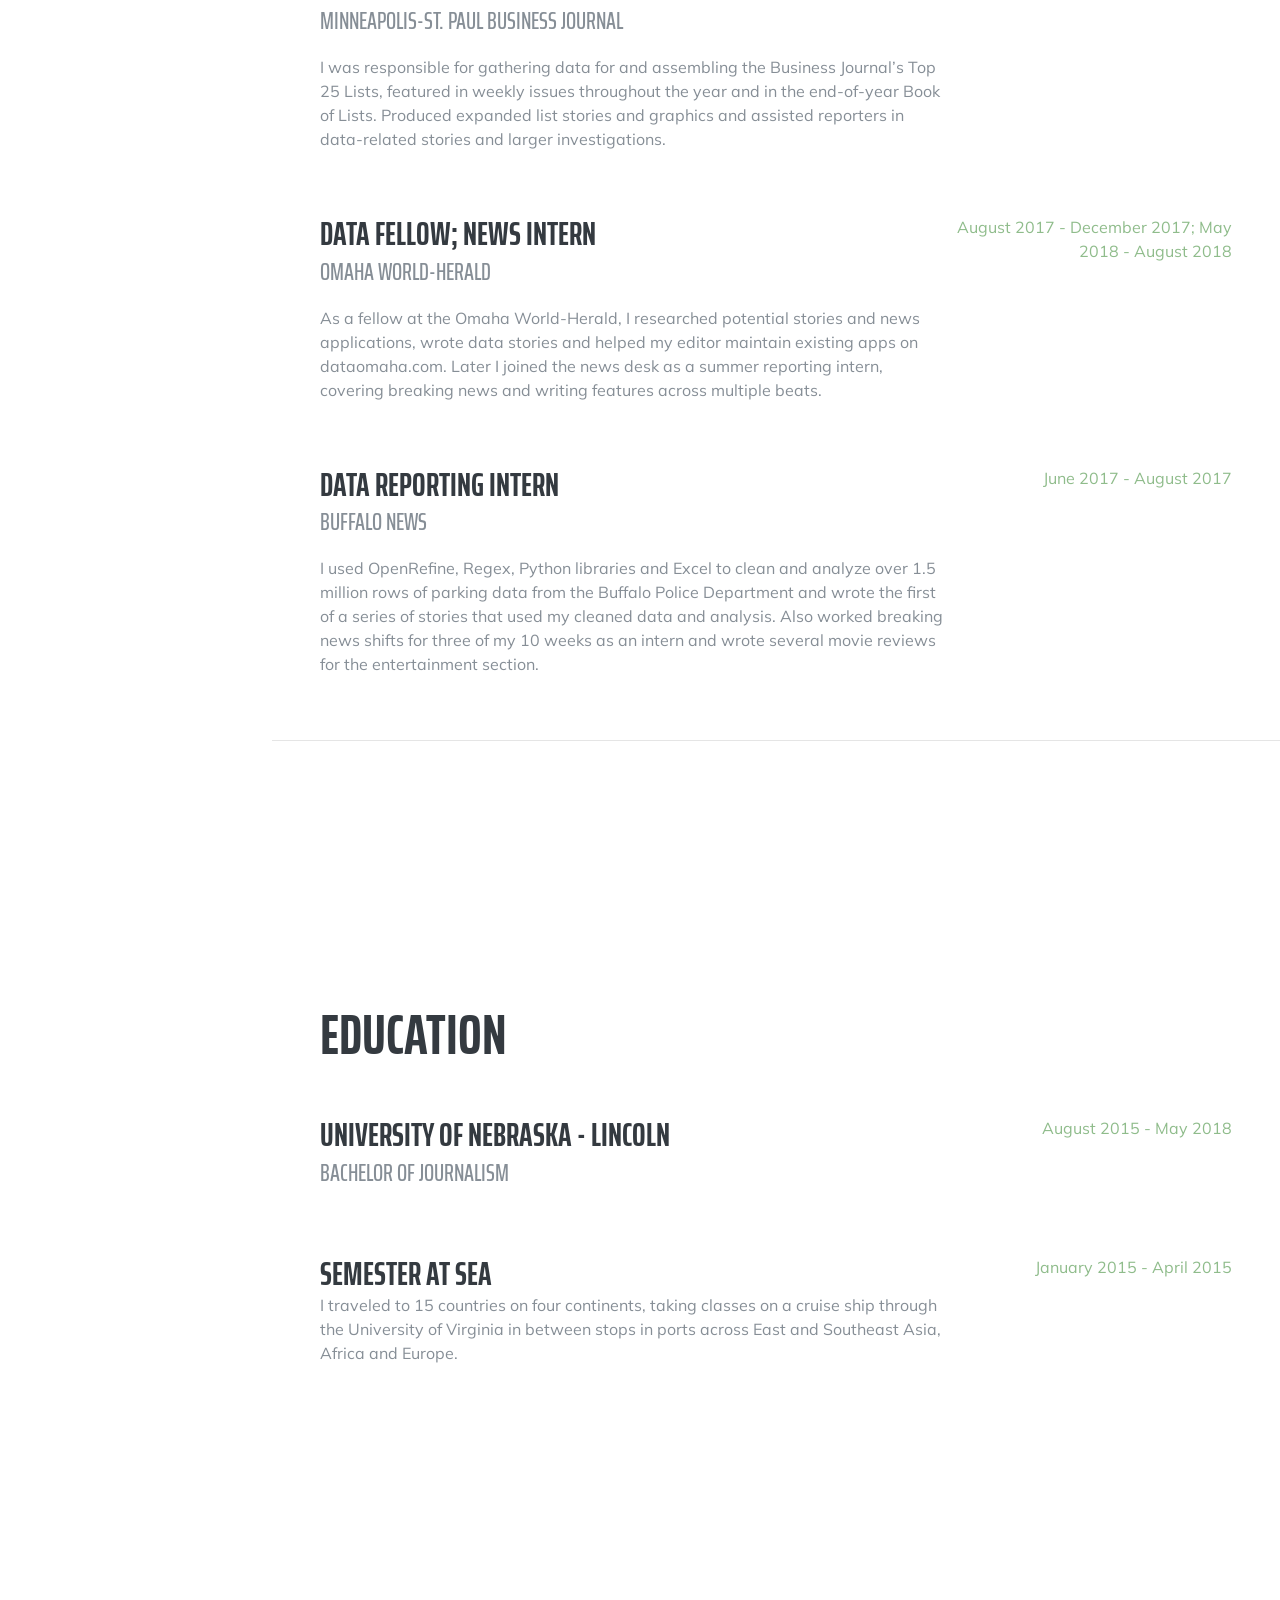
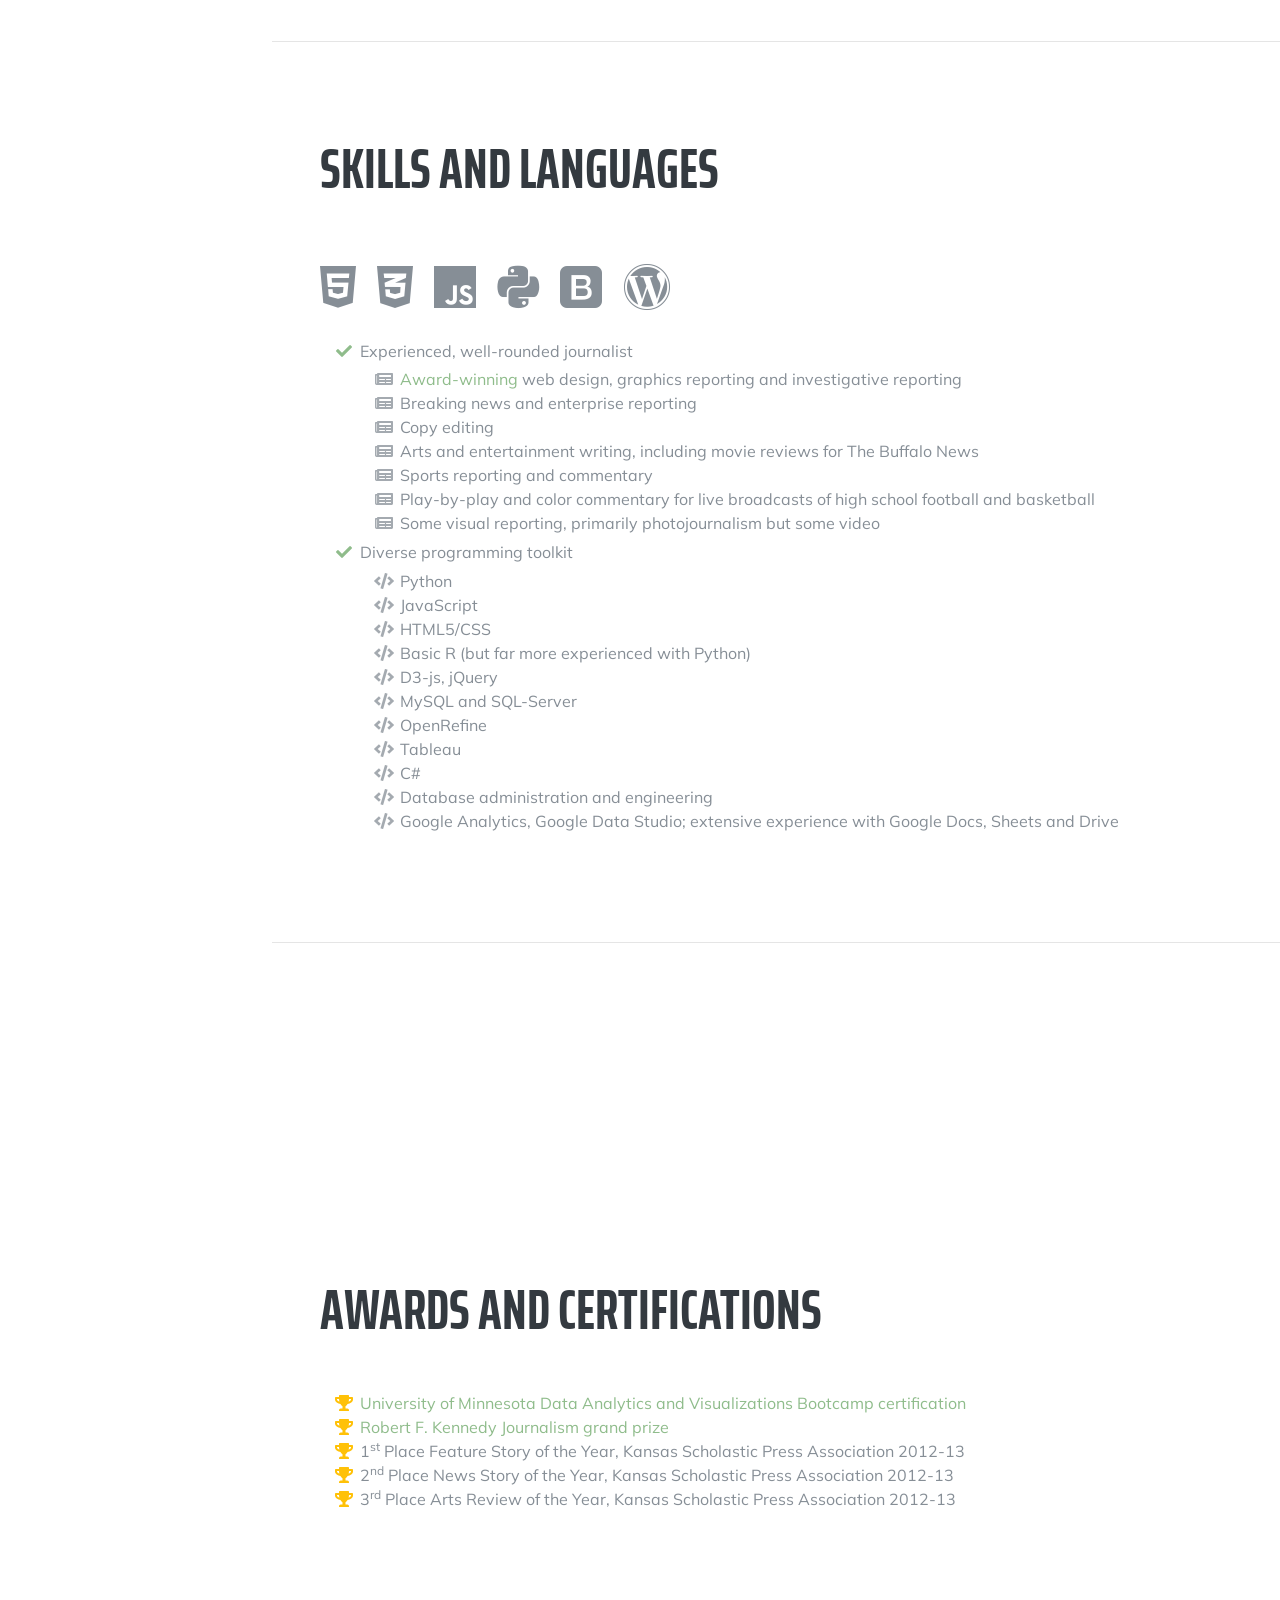
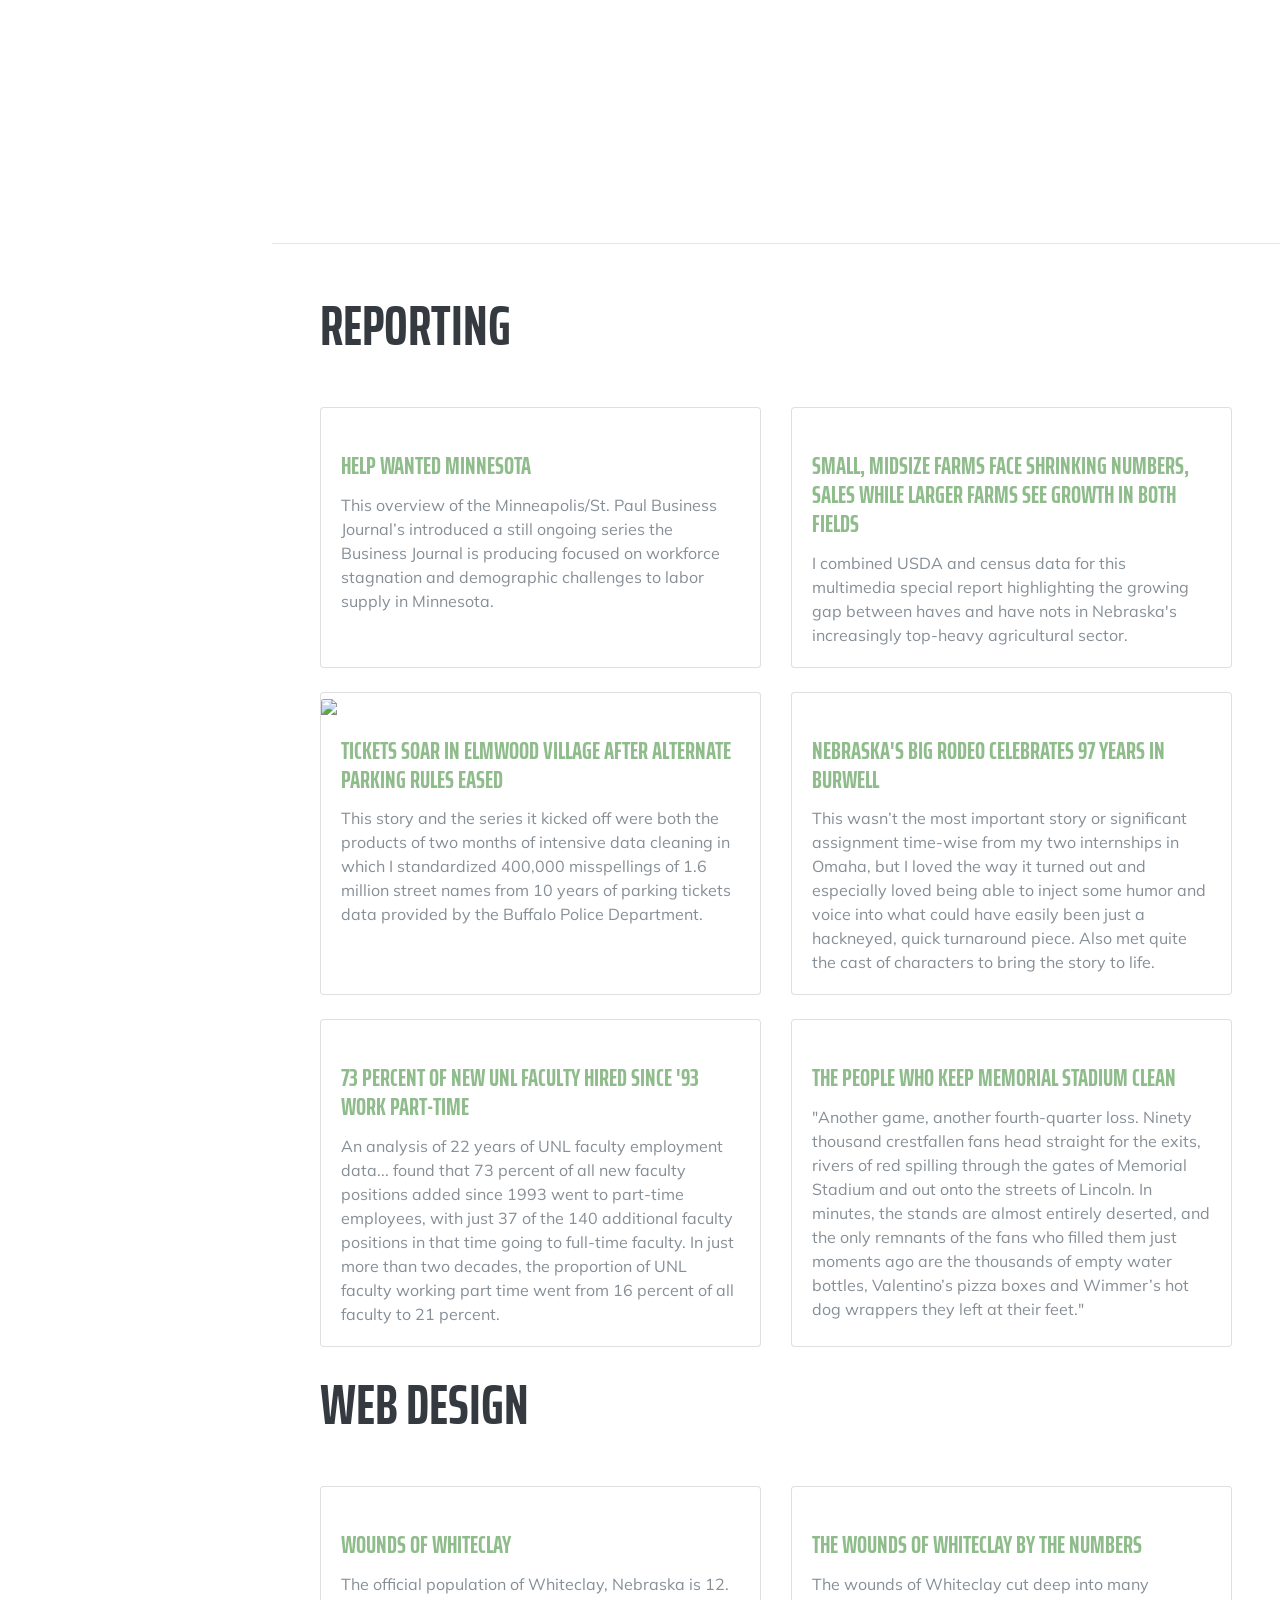
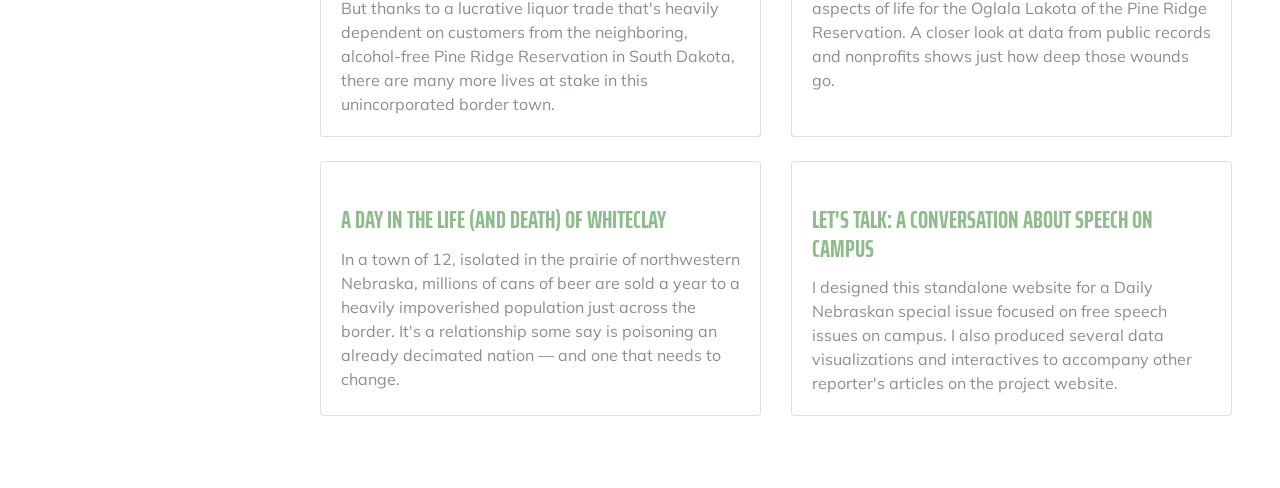
==== commit 6468e197: "adding 2021 jobs" ====
--- a/index.html
+++ b/index.html
@@ -5,9 +5,11 @@
 
   <meta charset="utf-8">
   <meta name="viewport" content="width=device-width, initial-scale=1, shrink-to-fit=no">
-  <meta name="description" content="">
-  <meta name="author" content="">
-  <meta property='og:image' content="img/thumbnails/homepage.png"/>
+  <meta property="og:author" content="Matt Hanson">
+  <meta property="og:title" content="Matt Hanson">
+  <meta property="og:description" content="Matt Hanson's digital resume, including portfolios of journalistic and design work"/>
+  <meta property="og:image" content="https://matthewellishanson.github.io/img/thumbnails/homepage.png"/>
+  <meta property="og:url" content="https://matthewellishanson.github.io" />
 
 
   <title>Matt Hanson</title>
@@ -133,6 +135,43 @@
 
         <div class="resume-item d-flex flex-column flex-md-row justify-content-between mb-5">
           <div class="resume-content">
+            <h3 class="mb-0">Data Journalist and Web Specialist</h3>
+            <div class="subheading mb-3">APM Research Lab | American Public Media Group</div>
+            <p>I was responsible for much of the day to day and more advanced website operations, overseeing our CMS (Squarespace) while also reporting ongoing data stories and visuals pertaining to COVID vaccinations by ethnicity.</p>
+            <!-- <ul class="fa-ul">
+              <li>
+                <i class="fa-li fa fa-check"></i>
+                Marketing research and analysis 
+              </li>
+              <li>
+                <i class="fa-li fa fa-check"></i>
+                Database administration, including data cleaning and database construction
+              </li>
+              <li>
+                <i class="fa-li fa fa-check"></i>
+                Tableau
+              </li>
+              <li>
+                <i class="fa-li fa fa-check"></i>
+                Google Analytics and Google Data Studio
+              </li>
+              <li>
+                <i class="fa-li fa fa-check"></i>
+                SQL-Server
+              </li>
+              <li>
+                <i class="fa-li fa fa-check"></i>
+                C#
+              </li>
+            </ul> -->
+          </div>
+          <div class="resume-date text-md-right">
+            <span class="text-primary">January 2021 - July 2021</span>
+          </div>
+        </div>
+
+        <div class="resume-item d-flex flex-column flex-md-row justify-content-between mb-5">
+          <div class="resume-content">
             <h3 class="mb-0">Researcher</h3>
             <div class="subheading mb-3">Minneapolis-St. Paul Business Journal</div>
             <p>I was responsible for gathering data for and assembling the Business Journal’s Top 25 Lists, featured in weekly issues throughout the year and in the end-of-year Book of Lists. Produced expanded list stories and graphics and assisted reporters in data-related stories and larger investigations.</p>
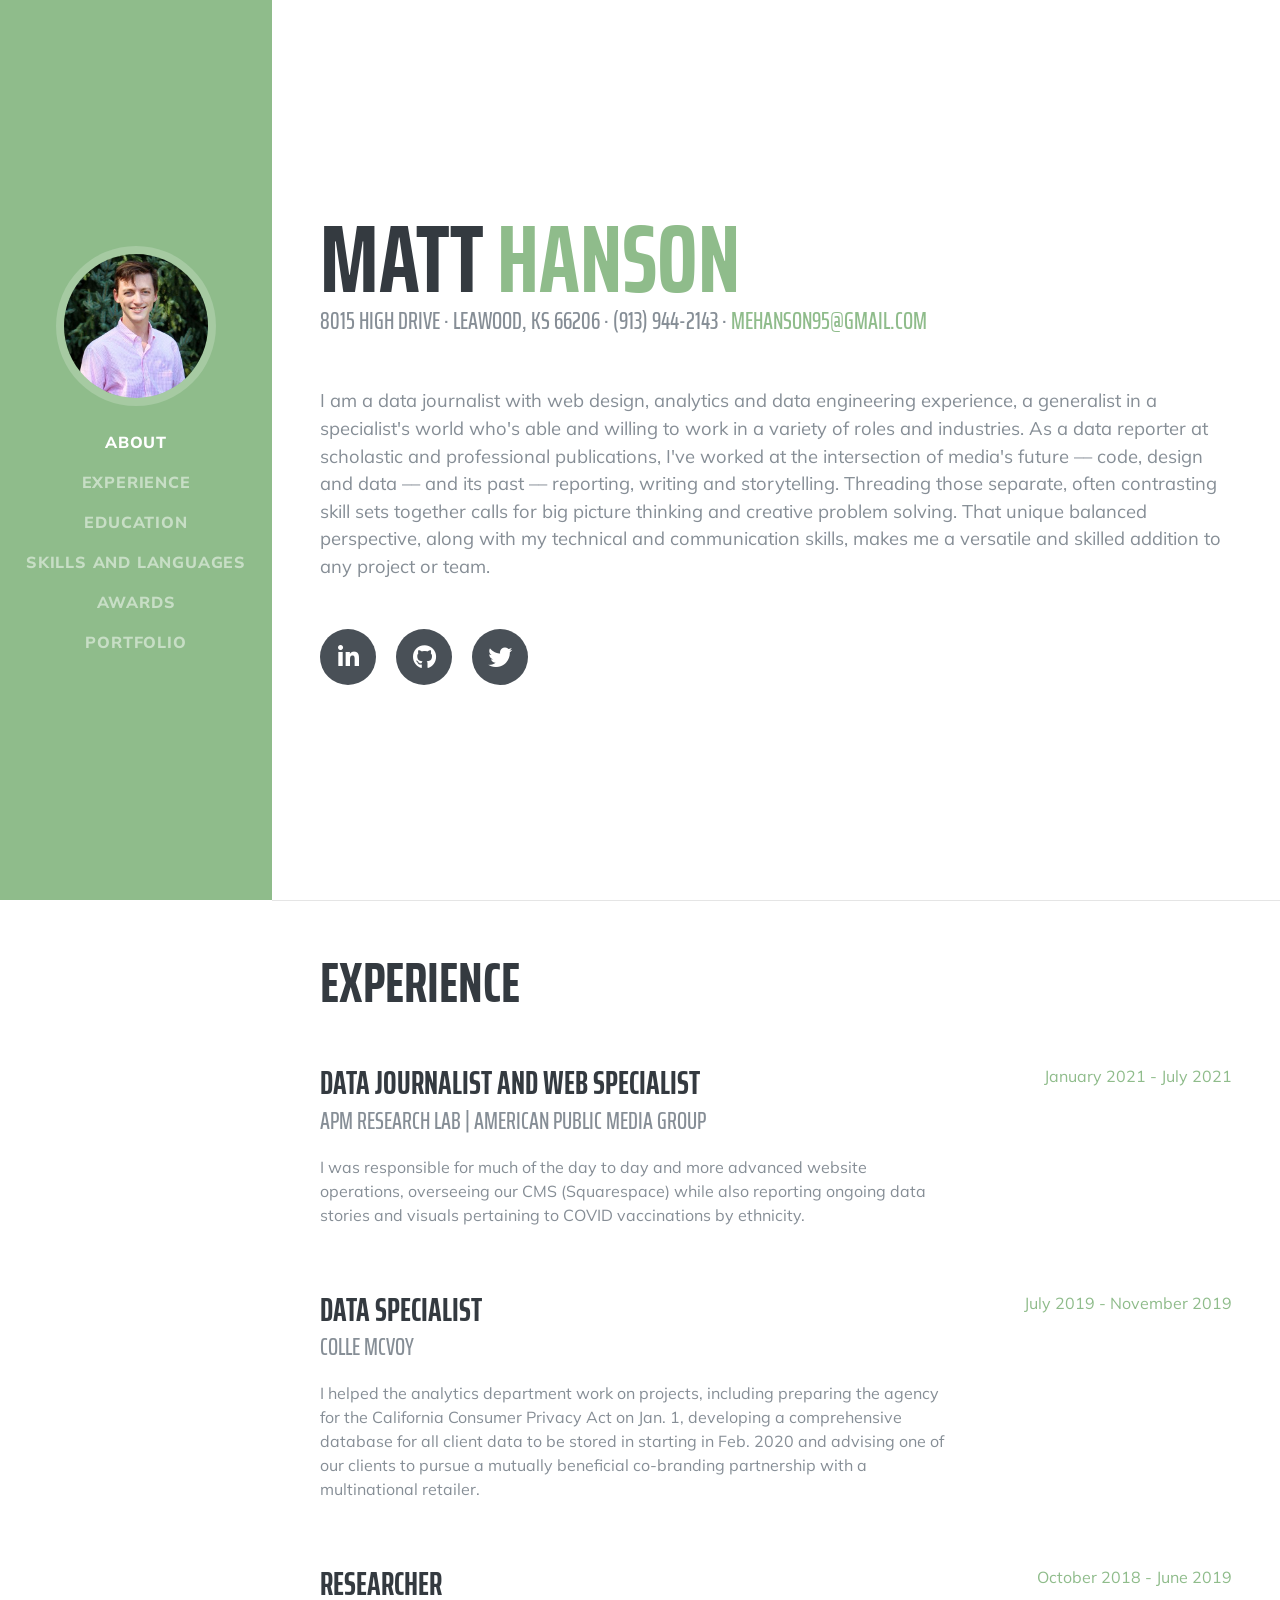
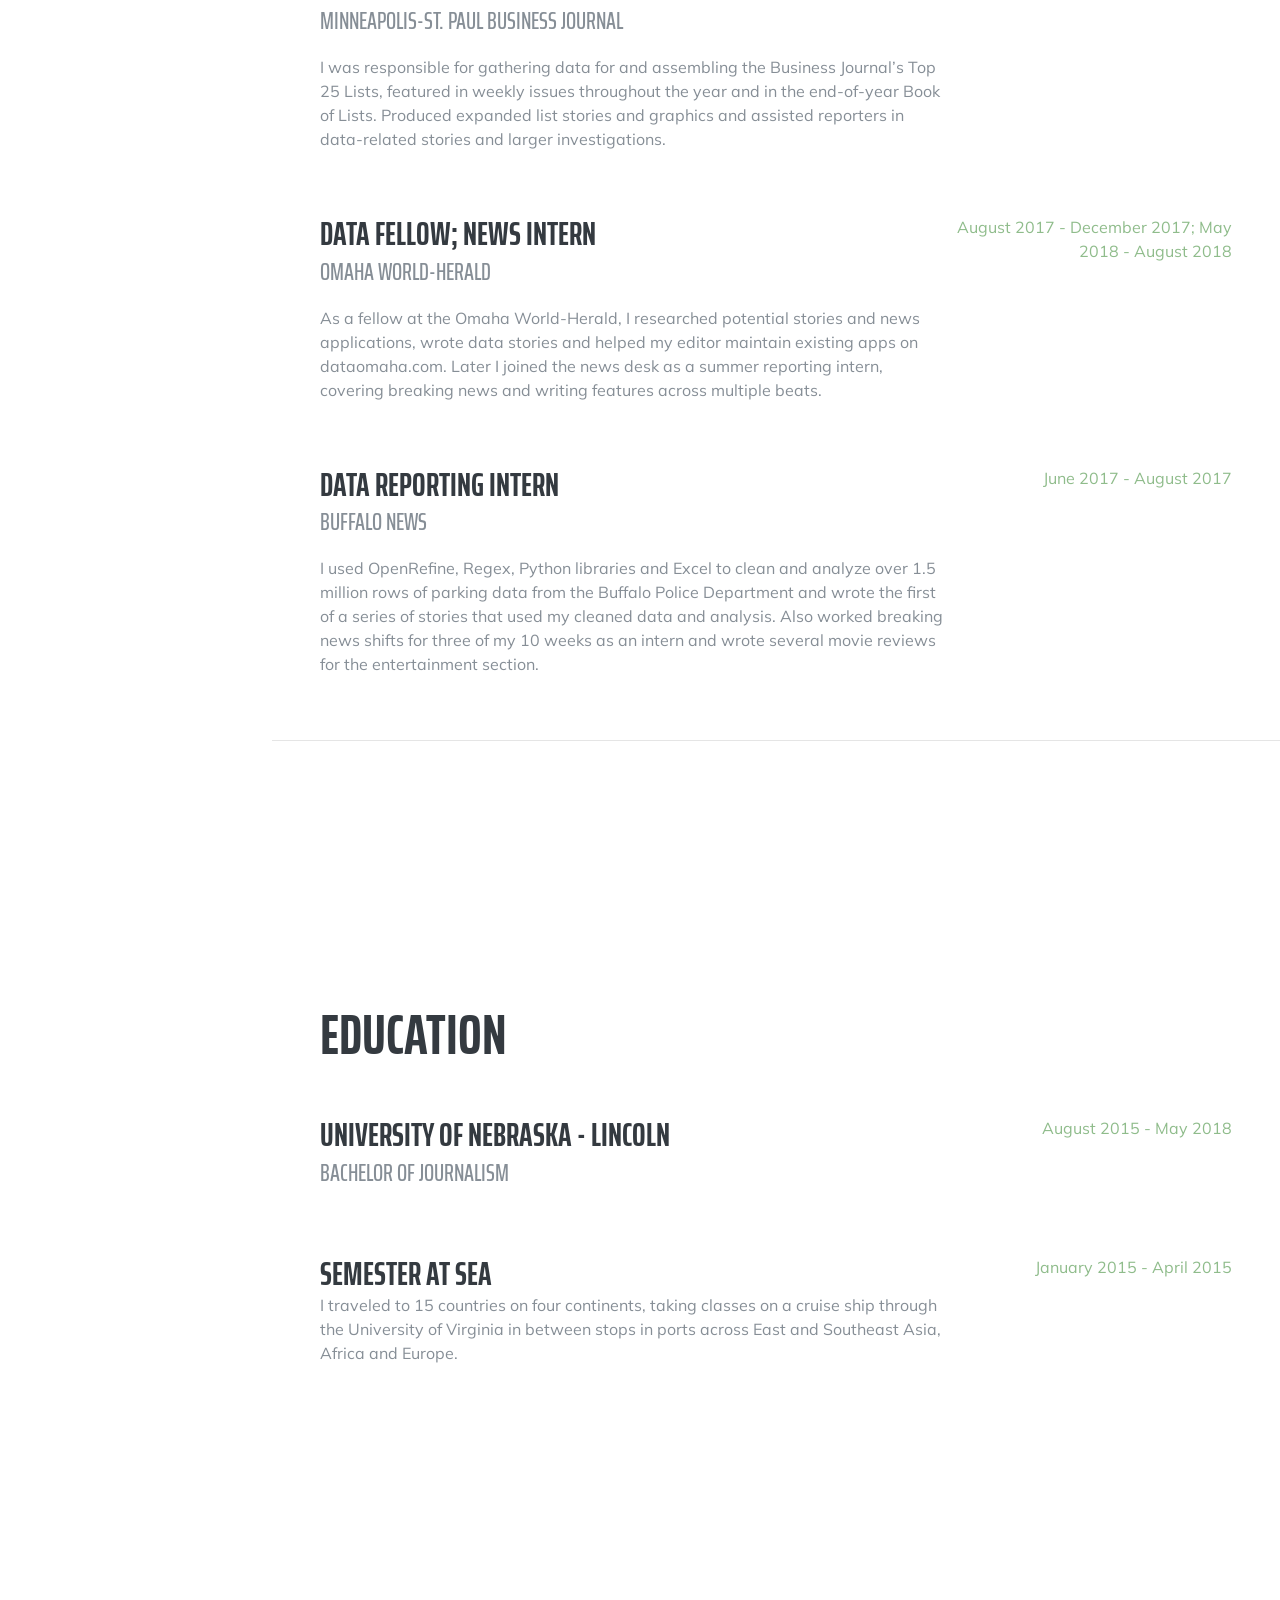
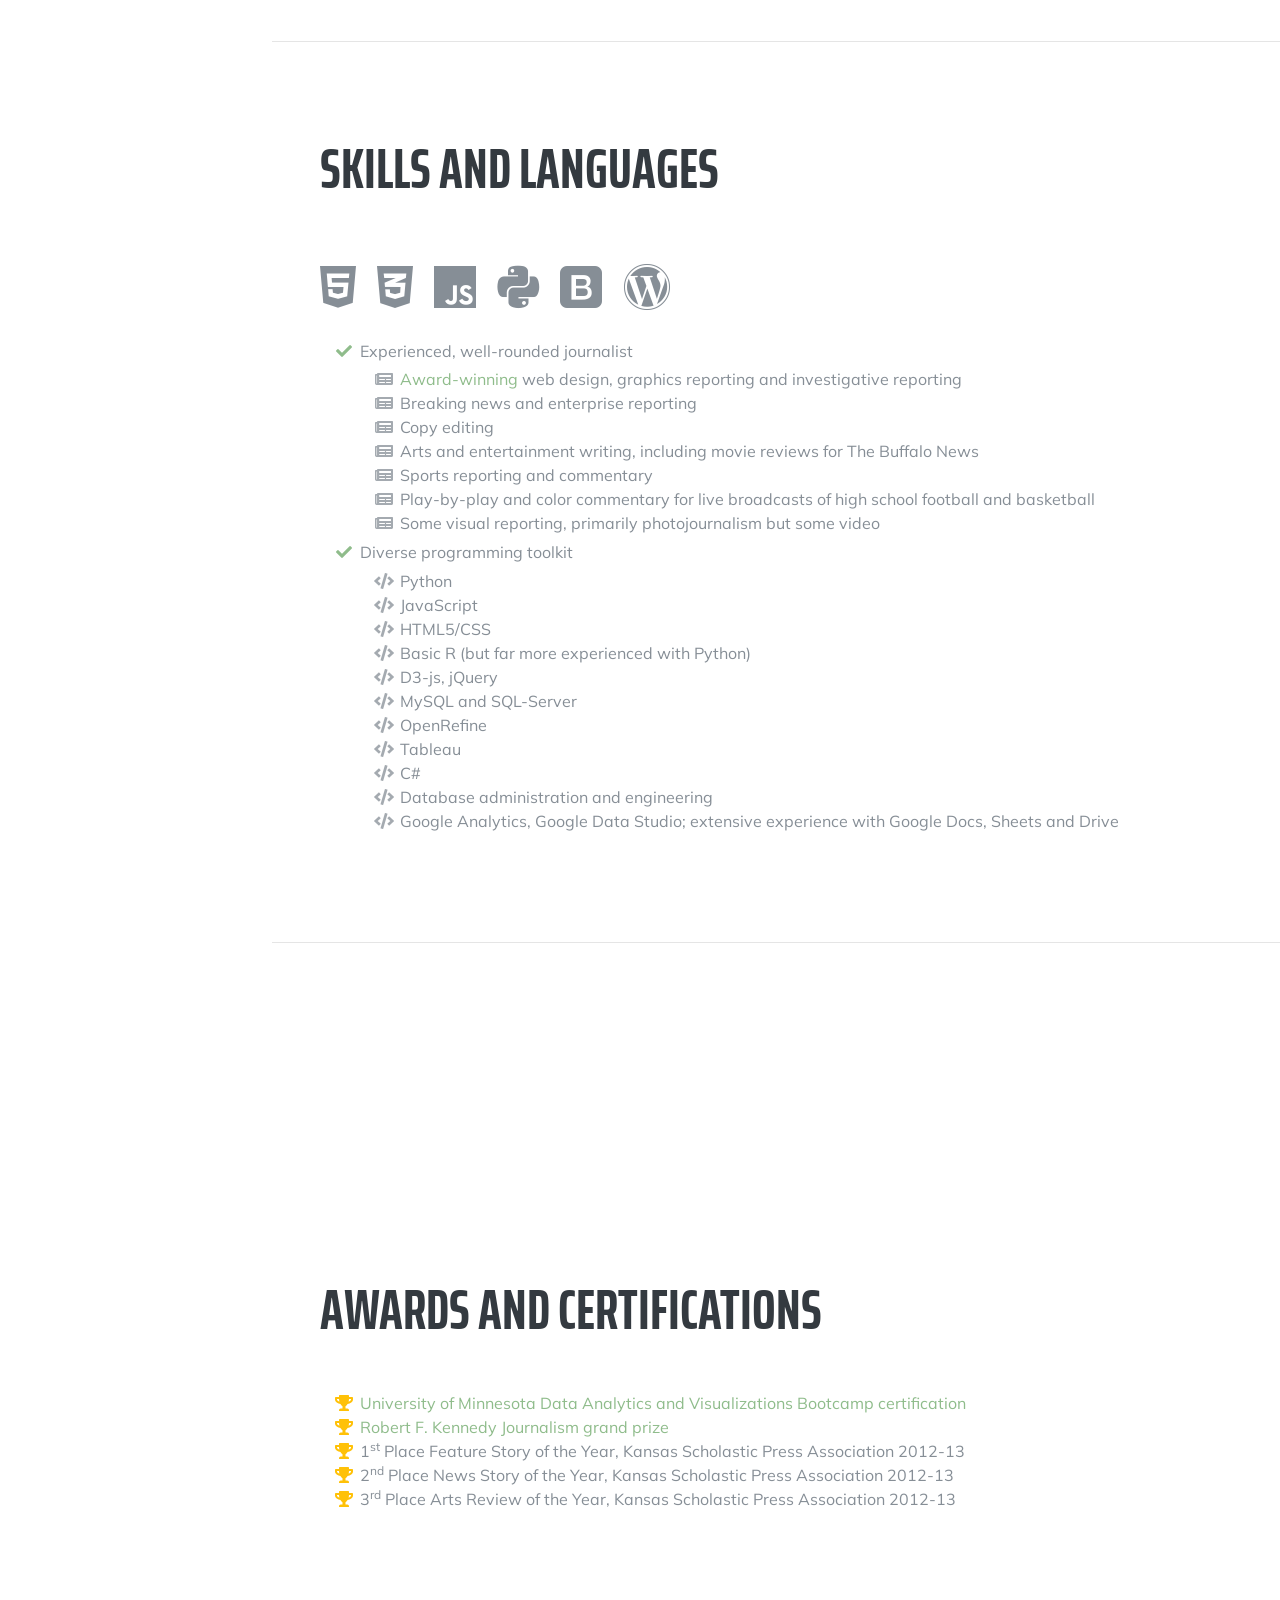
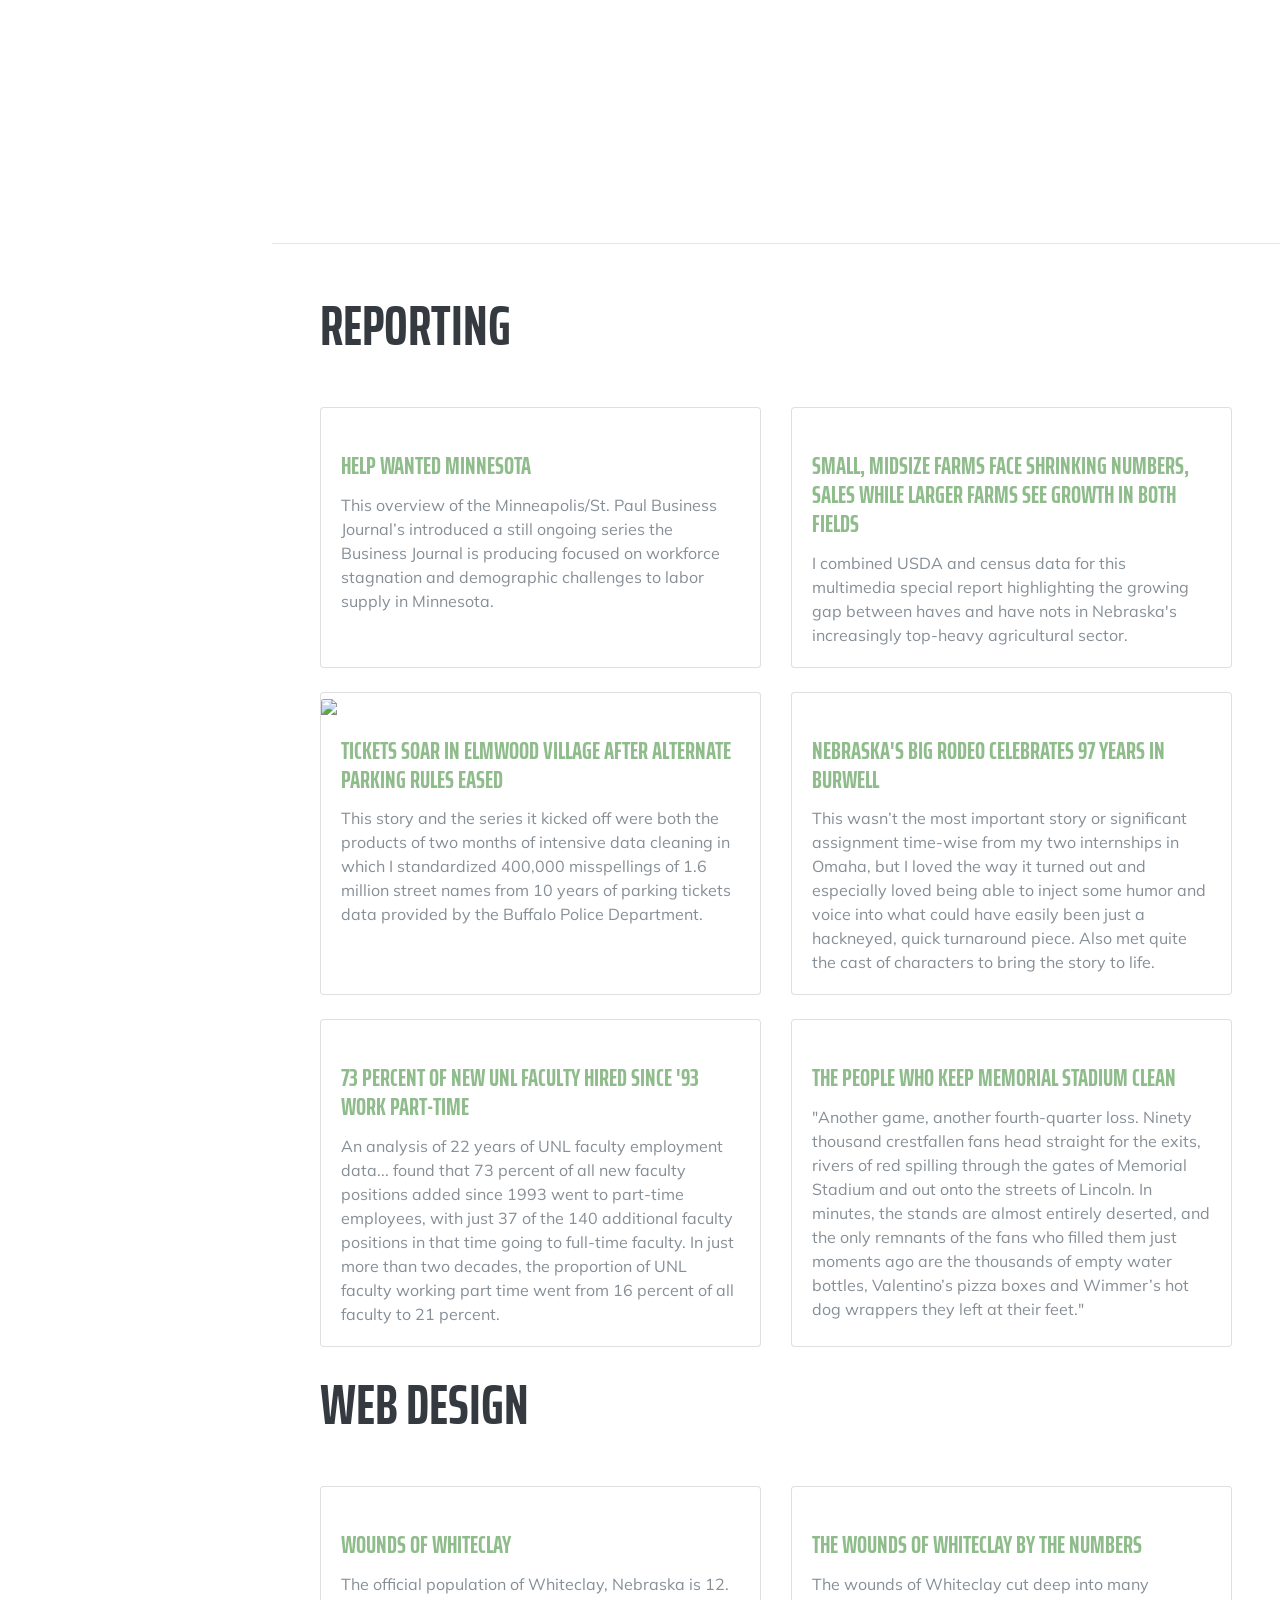
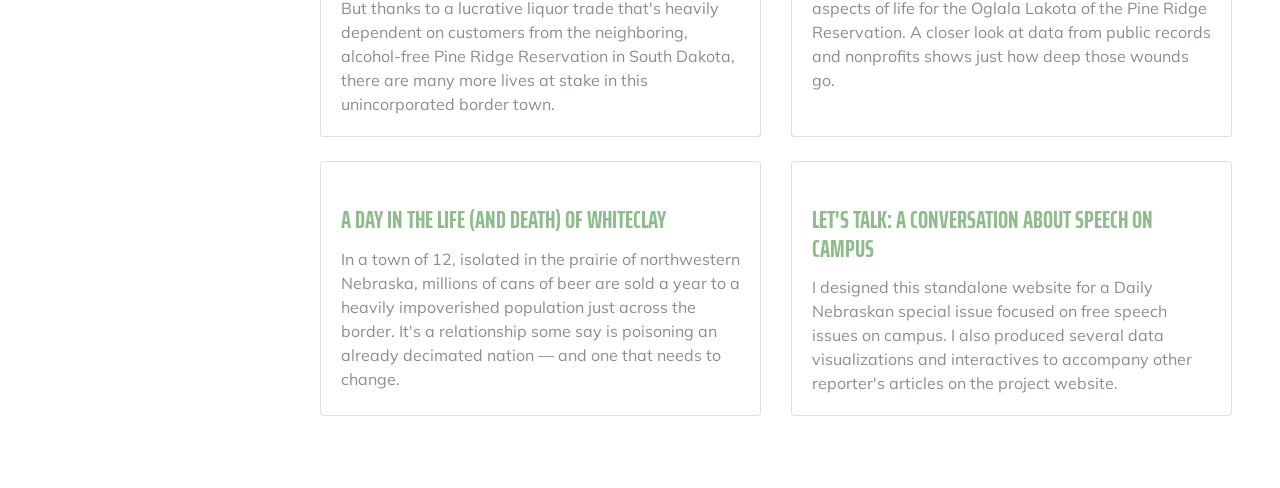
==== commit aa2eb143: "rearranging jobs" ====
--- a/index.html
+++ b/index.html
@@ -95,6 +95,43 @@
     <section class="resume-section p-3 p-lg-5 d-flex justify-content-center" id="experience">
       <div class="w-100">
         <h2 class="mb-5">Experience</h2>
+        
+        <div class="resume-item d-flex flex-column flex-md-row justify-content-between mb-5">
+          <div class="resume-content">
+            <h3 class="mb-0">Data Journalist and Web Specialist</h3>
+            <div class="subheading mb-3">APM Research Lab | American Public Media Group</div>
+            <p>I was responsible for much of the day to day and more advanced website operations, overseeing our CMS (Squarespace) while also reporting ongoing data stories and visuals pertaining to COVID vaccinations by ethnicity.</p>
+            <!-- <ul class="fa-ul">
+              <li>
+                <i class="fa-li fa fa-check"></i>
+                Marketing research and analysis 
+              </li>
+              <li>
+                <i class="fa-li fa fa-check"></i>
+                Database administration, including data cleaning and database construction
+              </li>
+              <li>
+                <i class="fa-li fa fa-check"></i>
+                Tableau
+              </li>
+              <li>
+                <i class="fa-li fa fa-check"></i>
+                Google Analytics and Google Data Studio
+              </li>
+              <li>
+                <i class="fa-li fa fa-check"></i>
+                SQL-Server
+              </li>
+              <li>
+                <i class="fa-li fa fa-check"></i>
+                C#
+              </li>
+            </ul> -->
+          </div>
+          <div class="resume-date text-md-right">
+            <span class="text-primary">January 2021 - July 2021</span>
+          </div>
+        </div>
 
         <div class="resume-item d-flex flex-column flex-md-row justify-content-between mb-5">
           <div class="resume-content">
@@ -130,43 +167,6 @@
           </div>
           <div class="resume-date text-md-right">
             <span class="text-primary">July 2019 - November 2019</span>
-          </div>
-        </div>
-
-        <div class="resume-item d-flex flex-column flex-md-row justify-content-between mb-5">
-          <div class="resume-content">
-            <h3 class="mb-0">Data Journalist and Web Specialist</h3>
-            <div class="subheading mb-3">APM Research Lab | American Public Media Group</div>
-            <p>I was responsible for much of the day to day and more advanced website operations, overseeing our CMS (Squarespace) while also reporting ongoing data stories and visuals pertaining to COVID vaccinations by ethnicity.</p>
-            <!-- <ul class="fa-ul">
-              <li>
-                <i class="fa-li fa fa-check"></i>
-                Marketing research and analysis 
-              </li>
-              <li>
-                <i class="fa-li fa fa-check"></i>
-                Database administration, including data cleaning and database construction
-              </li>
-              <li>
-                <i class="fa-li fa fa-check"></i>
-                Tableau
-              </li>
-              <li>
-                <i class="fa-li fa fa-check"></i>
-                Google Analytics and Google Data Studio
-              </li>
-              <li>
-                <i class="fa-li fa fa-check"></i>
-                SQL-Server
-              </li>
-              <li>
-                <i class="fa-li fa fa-check"></i>
-                C#
-              </li>
-            </ul> -->
-          </div>
-          <div class="resume-date text-md-right">
-            <span class="text-primary">January 2021 - July 2021</span>
           </div>
         </div>
 
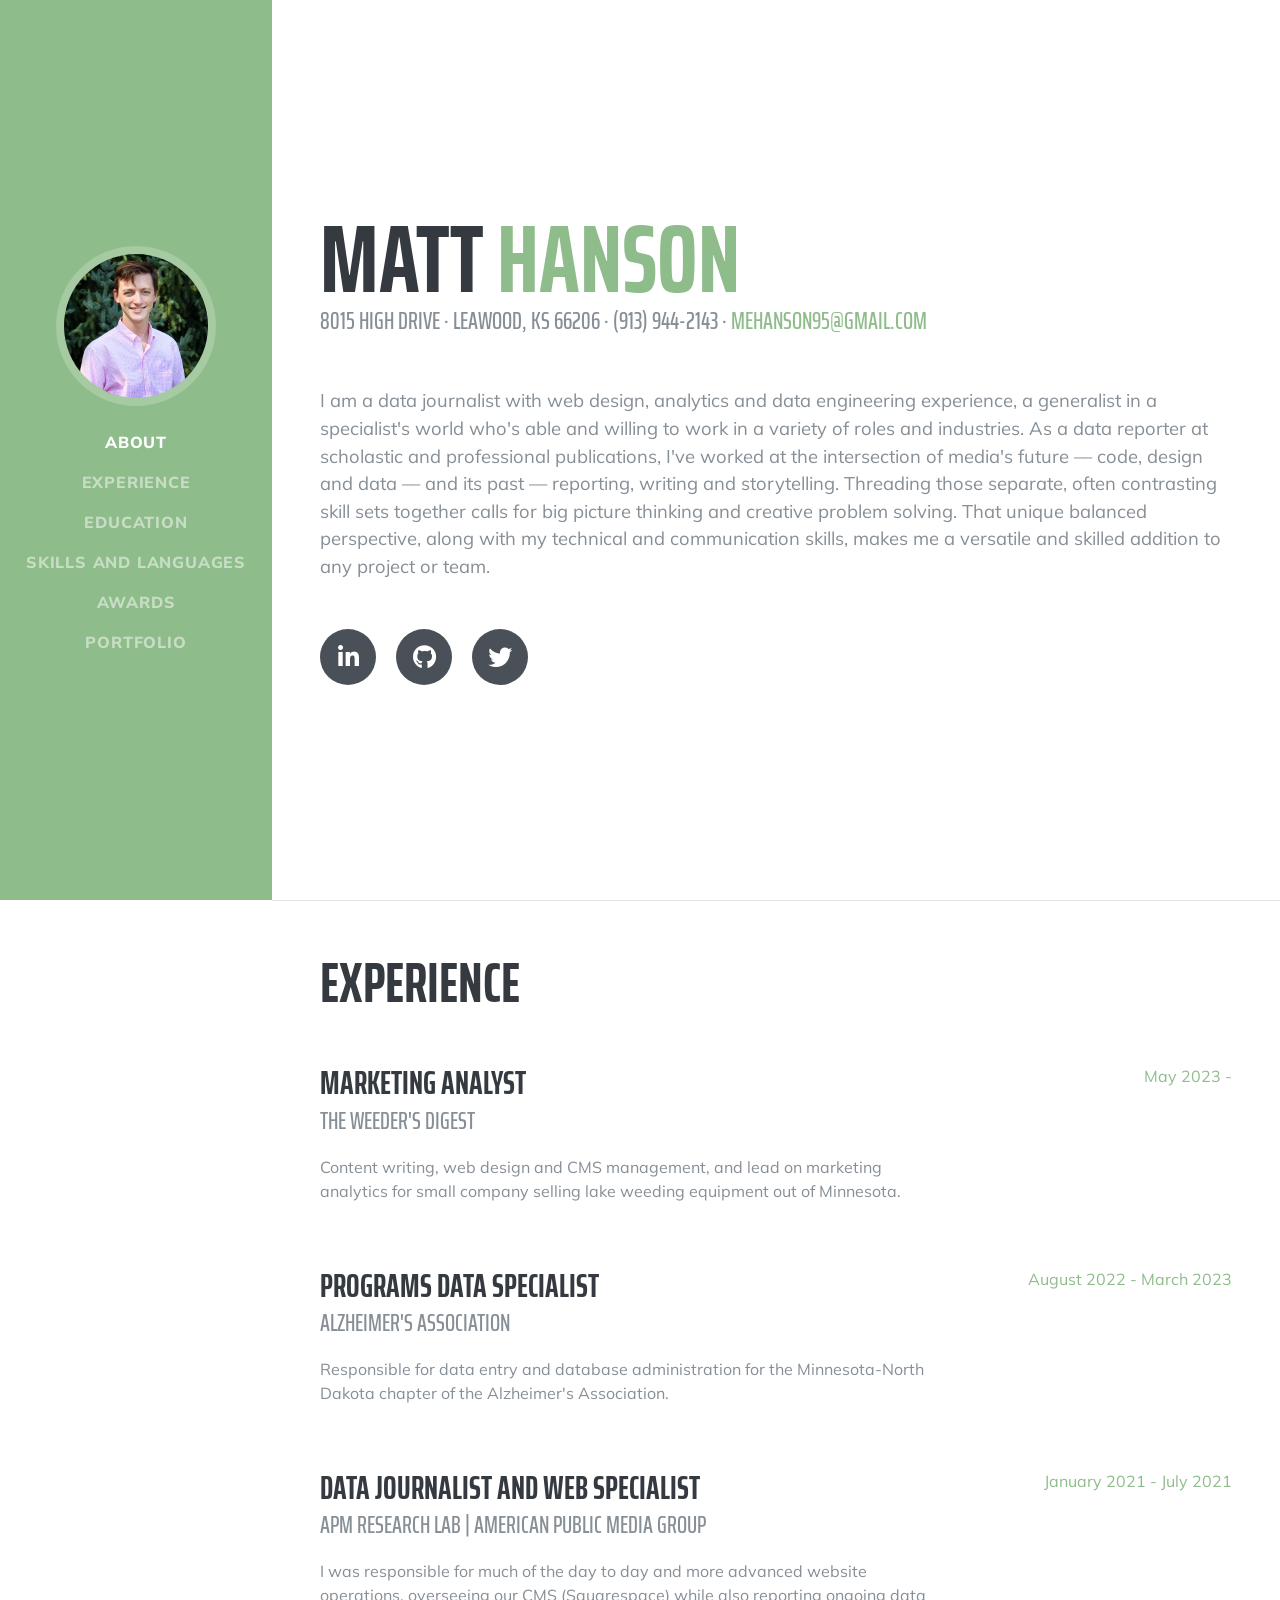
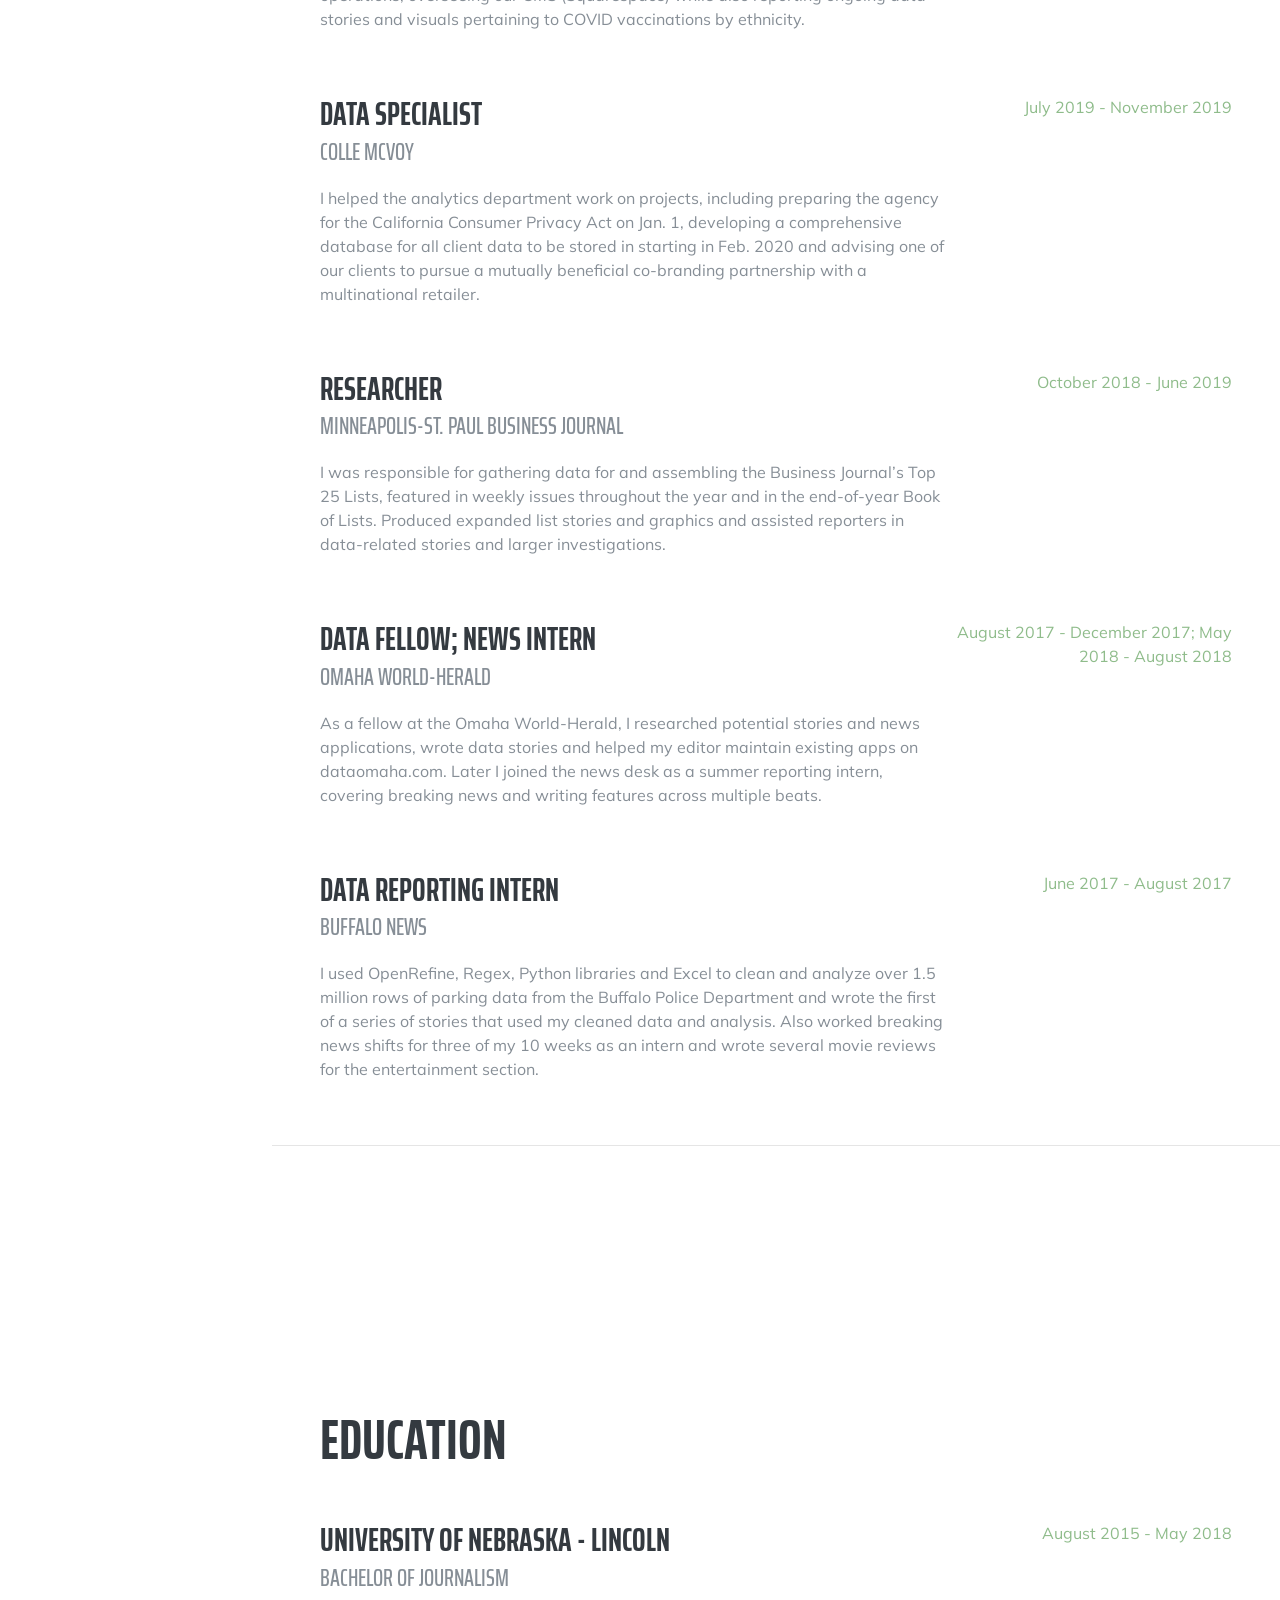
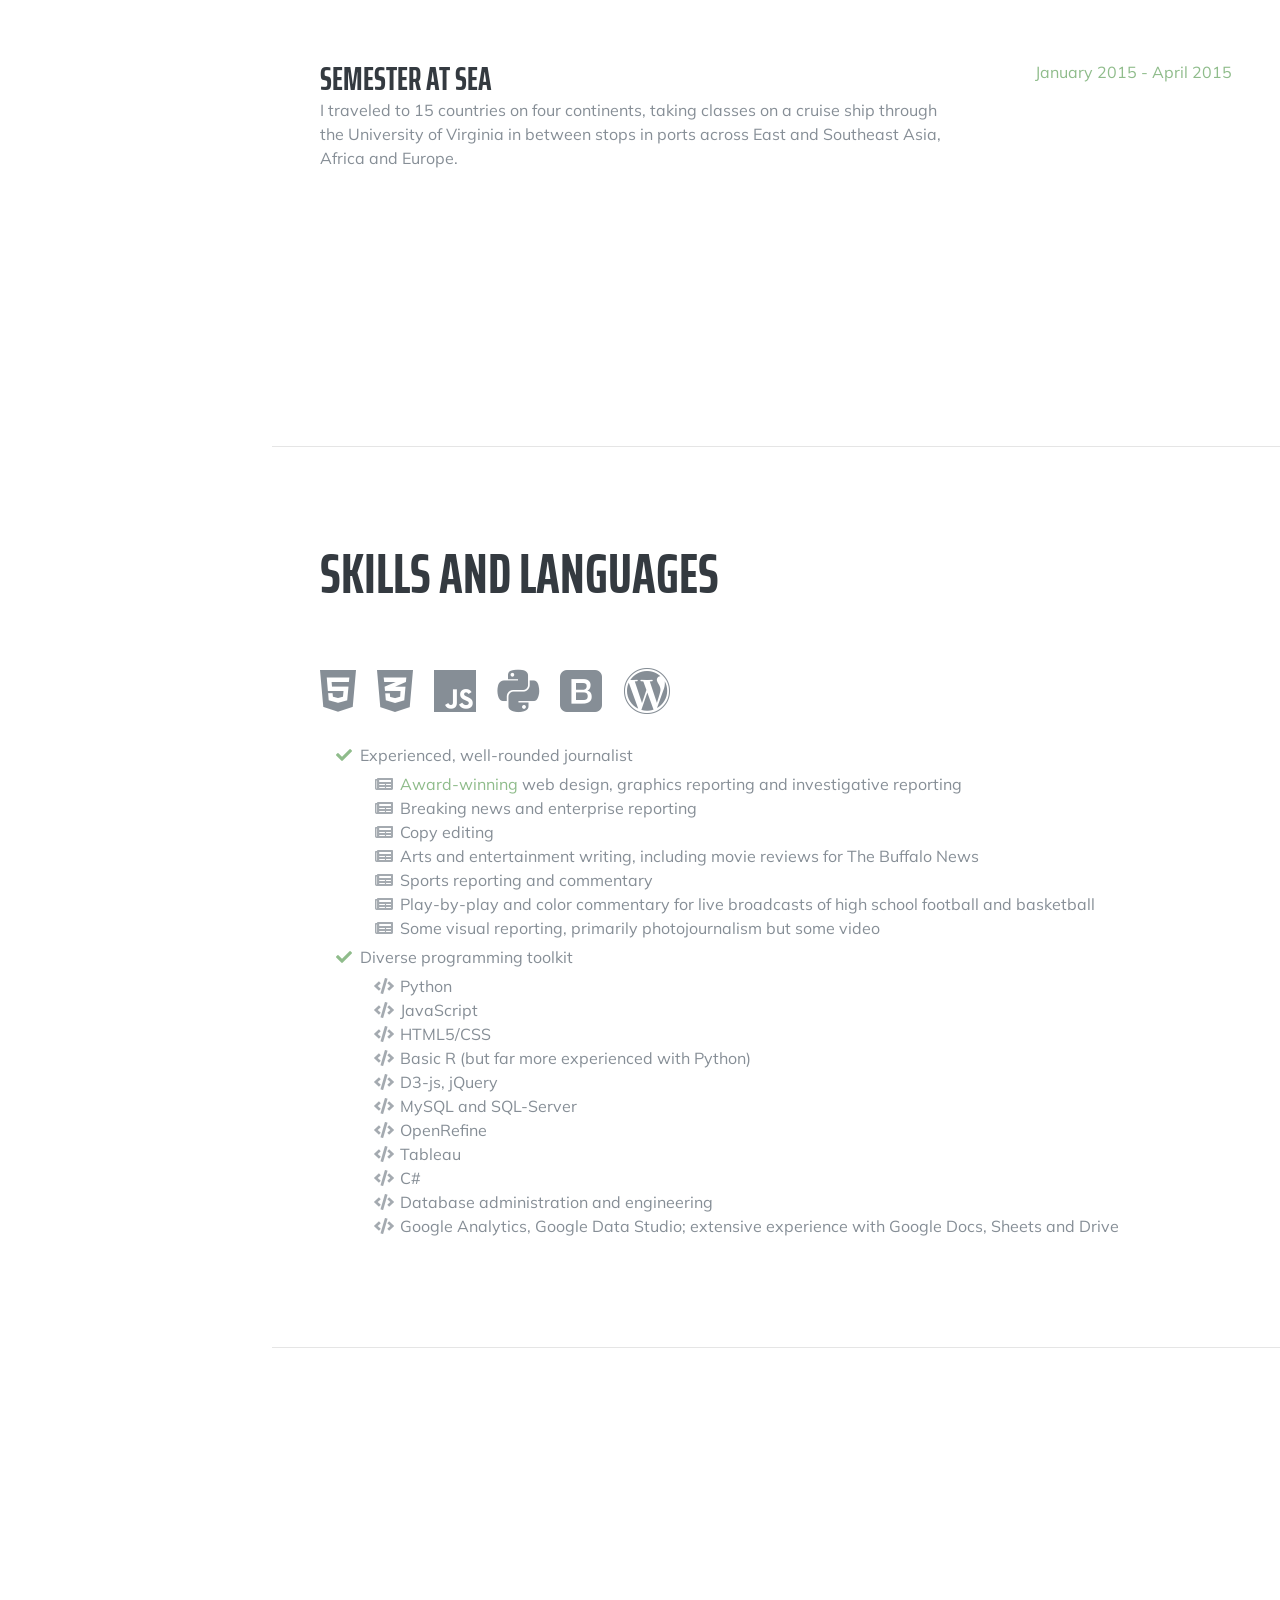
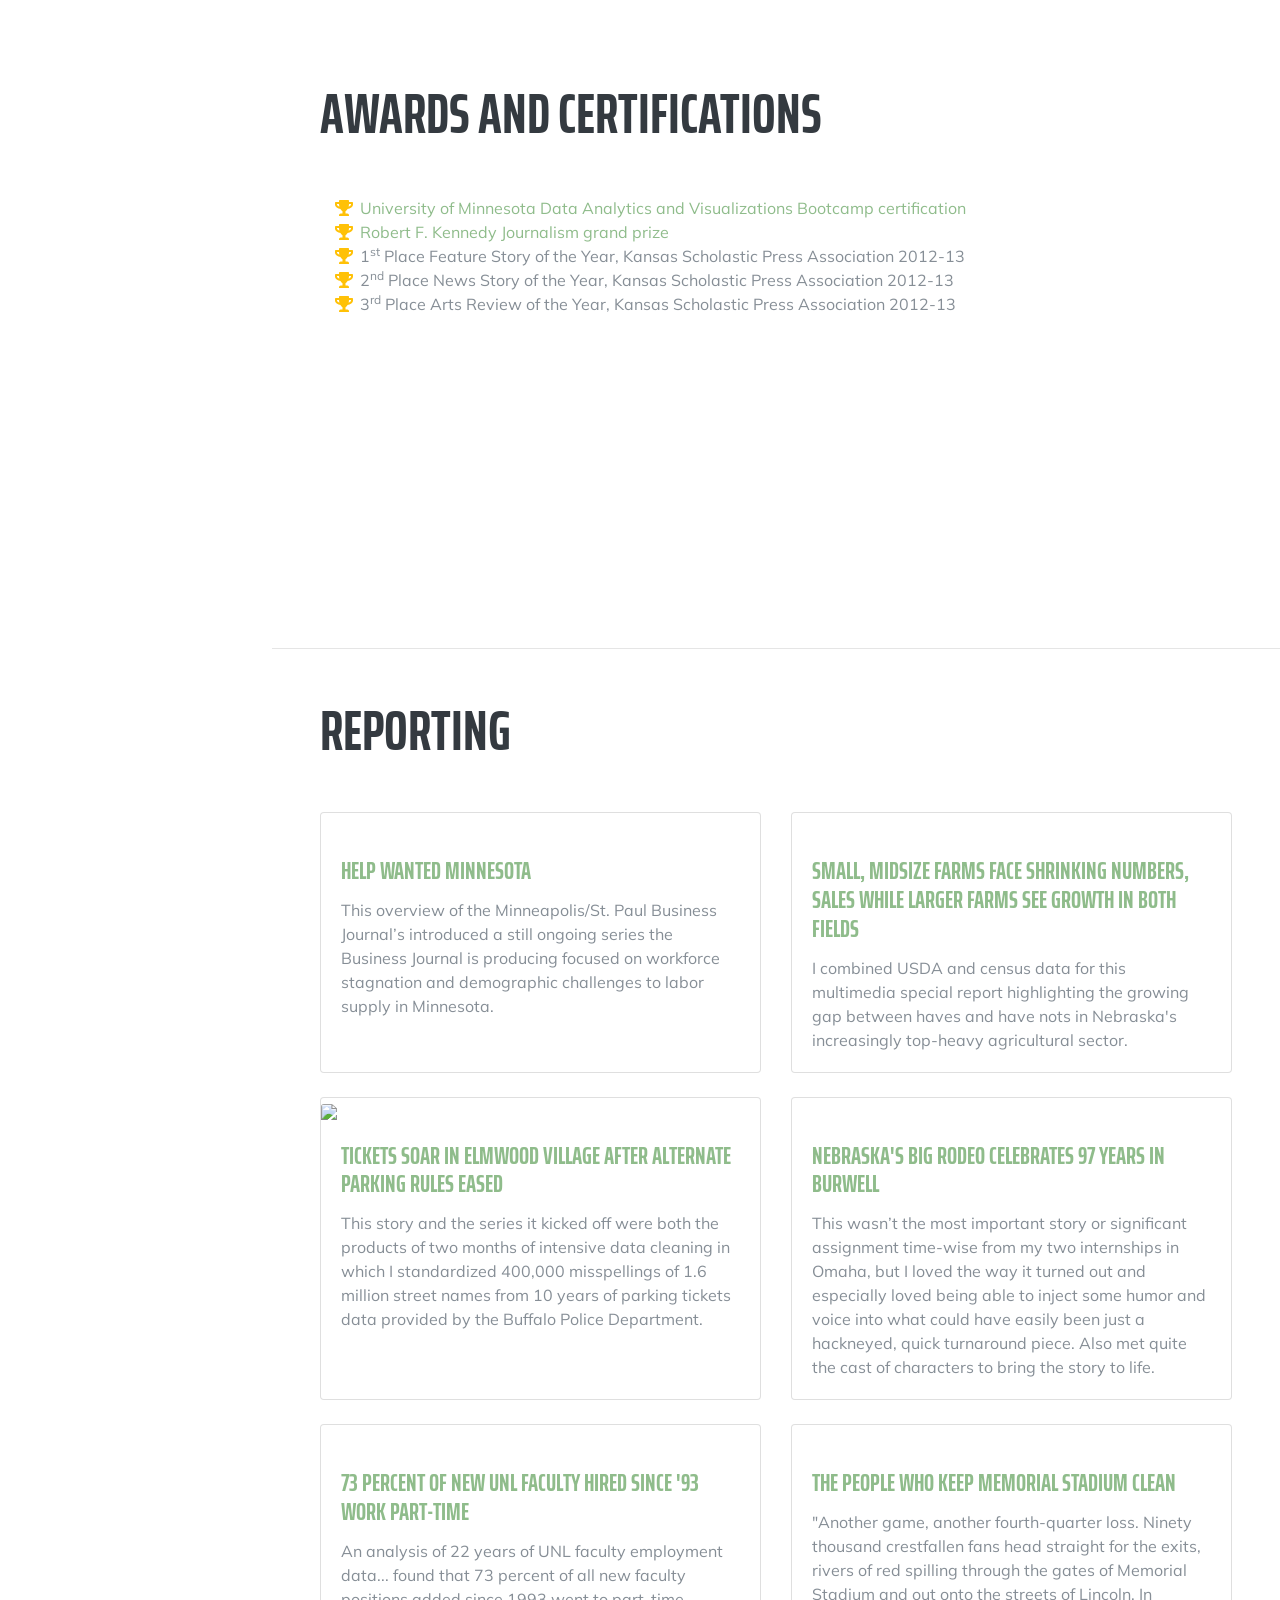
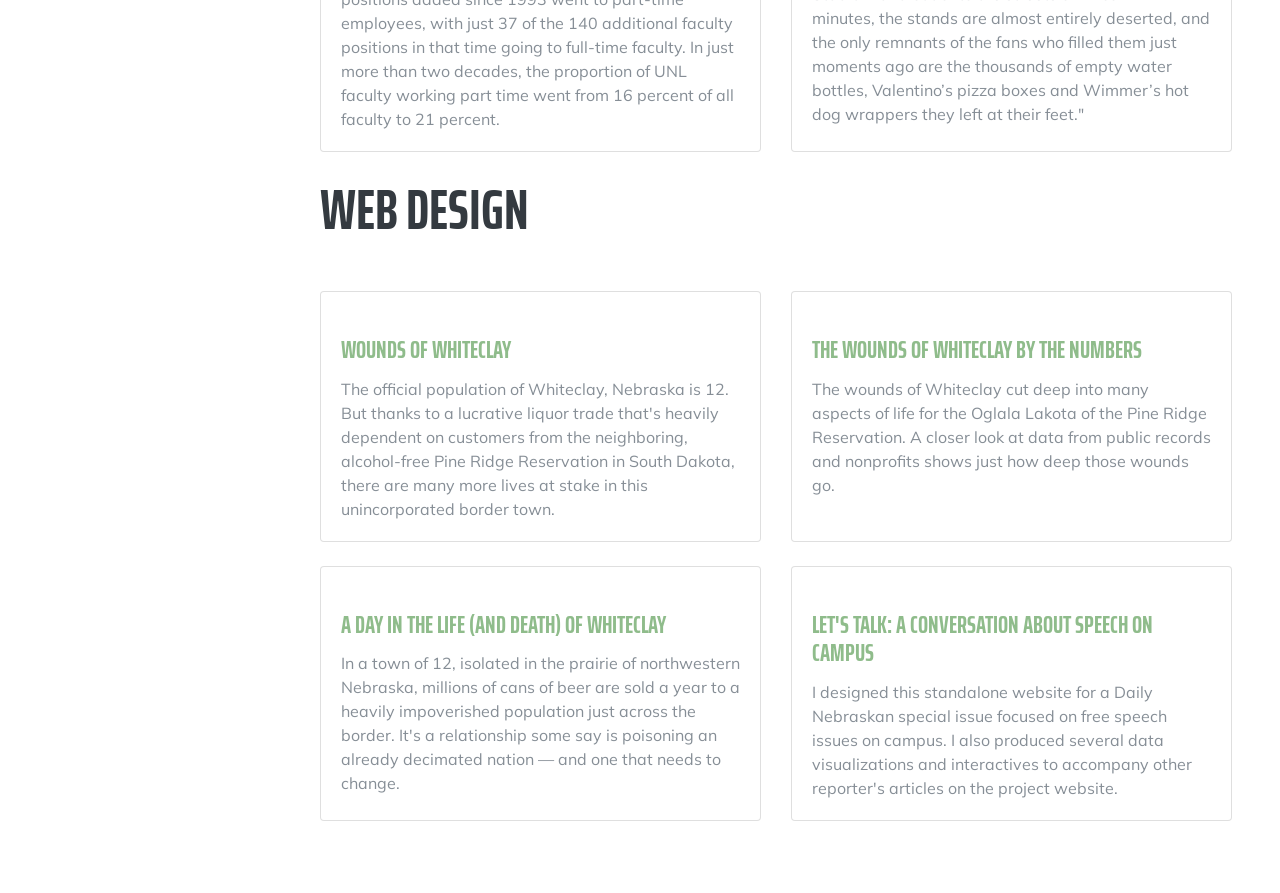
==== commit 1feef888: "adding most recent jobs" ====
--- a/index.html
+++ b/index.html
@@ -95,38 +95,34 @@
     <section class="resume-section p-3 p-lg-5 d-flex justify-content-center" id="experience">
       <div class="w-100">
         <h2 class="mb-5">Experience</h2>
+
+        <div class="resume-item d-flex flex-column flex-md-row justify-content-between mb-5">
+          <div class="resume-content">
+            <h3 class="mb-0">Marketing Analyst</h3>
+            <div class="subheading mb-3">The Weeder's Digest</div>
+            <p>Content writing, web design and CMS management, and lead on marketing analytics for small company selling lake weeding equipment out of Minnesota.</p>
+          </div>
+          <div class="resume-date text-md-right">
+            <span class="text-primary">May 2023 - </span>
+          </div>
+        </div>
+
+        <div class="resume-item d-flex flex-column flex-md-row justify-content-between mb-5">
+          <div class="resume-content">
+            <h3 class="mb-0">Programs Data Specialist</h3>
+            <div class="subheading mb-3">Alzheimer's Association</div>
+            <p>Responsible for data entry and database administration for the Minnesota-North Dakota chapter of the Alzheimer's Association.</p>
+          </div>
+          <div class="resume-date text-md-right">
+            <span class="text-primary">August 2022 - March 2023</span>
+          </div>
+        </div>
         
         <div class="resume-item d-flex flex-column flex-md-row justify-content-between mb-5">
           <div class="resume-content">
             <h3 class="mb-0">Data Journalist and Web Specialist</h3>
             <div class="subheading mb-3">APM Research Lab | American Public Media Group</div>
             <p>I was responsible for much of the day to day and more advanced website operations, overseeing our CMS (Squarespace) while also reporting ongoing data stories and visuals pertaining to COVID vaccinations by ethnicity.</p>
-            <!-- <ul class="fa-ul">
-              <li>
-                <i class="fa-li fa fa-check"></i>
-                Marketing research and analysis 
-              </li>
-              <li>
-                <i class="fa-li fa fa-check"></i>
-                Database administration, including data cleaning and database construction
-              </li>
-              <li>
-                <i class="fa-li fa fa-check"></i>
-                Tableau
-              </li>
-              <li>
-                <i class="fa-li fa fa-check"></i>
-                Google Analytics and Google Data Studio
-              </li>
-              <li>
-                <i class="fa-li fa fa-check"></i>
-                SQL-Server
-              </li>
-              <li>
-                <i class="fa-li fa fa-check"></i>
-                C#
-              </li>
-            </ul> -->
           </div>
           <div class="resume-date text-md-right">
             <span class="text-primary">January 2021 - July 2021</span>
@@ -138,32 +134,6 @@
             <h3 class="mb-0">Data Specialist</h3>
             <div class="subheading mb-3">Colle Mcvoy</div>
             <p>I helped the analytics department work on projects, including preparing the agency for the California Consumer Privacy Act on Jan. 1, developing a comprehensive database for all client data to be stored in starting in Feb. 2020 and advising one of our clients to pursue a mutually beneficial co-branding partnership with a multinational retailer.</p>
-            <!-- <ul class="fa-ul">
-              <li>
-                <i class="fa-li fa fa-check"></i>
-                Marketing research and analysis 
-              </li>
-              <li>
-                <i class="fa-li fa fa-check"></i>
-                Database administration, including data cleaning and database construction
-              </li>
-              <li>
-                <i class="fa-li fa fa-check"></i>
-                Tableau
-              </li>
-              <li>
-                <i class="fa-li fa fa-check"></i>
-                Google Analytics and Google Data Studio
-              </li>
-              <li>
-                <i class="fa-li fa fa-check"></i>
-                SQL-Server
-              </li>
-              <li>
-                <i class="fa-li fa fa-check"></i>
-                C#
-              </li>
-            </ul> -->
           </div>
           <div class="resume-date text-md-right">
             <span class="text-primary">July 2019 - November 2019</span>
@@ -175,24 +145,6 @@
             <h3 class="mb-0">Researcher</h3>
             <div class="subheading mb-3">Minneapolis-St. Paul Business Journal</div>
             <p>I was responsible for gathering data for and assembling the Business Journal’s Top 25 Lists, featured in weekly issues throughout the year and in the end-of-year Book of Lists. Produced expanded list stories and graphics and assisted reporters in data-related stories and larger investigations.</p>
-            <!-- <ul class="fa-ul">
-              <li>
-                <i class="fa-li fa fa-check"></i>
-                Business research and reporting 
-              </li>
-              <li>
-                <i class="fa-li fa fa-check"></i>
-                Data analysis for original articles and other reporters' stories
-              </li>
-              <li>
-                <i class="fa-li fa fa-check"></i>
-                Python (Pandas, Agate, Matplotlib, Numpy)
-              </li>
-              <li>
-                <i class="fa-li fa fa-check"></i>
-                Excel
-              </li>
-            </ul> -->
           </div>
           <div class="resume-date text-md-right">
             <span class="text-primary">October 2018 - June 2019</span>
@@ -204,32 +156,6 @@
             <h3 class="mb-0">Data fellow; News intern</h3>
             <div class="subheading mb-3">Omaha World-Herald</div>
             <p>As a fellow at the Omaha World-Herald, I researched potential stories and news applications, wrote data stories and helped my editor maintain existing apps on dataomaha.com. Later I joined the news desk as a summer reporting intern, covering breaking news and writing features across multiple beats.</p>
-            <!-- <ul class="fa-ul">
-              <li>
-                <i class="fa-li fa fa-check"></i>
-                Data reporting 
-              </li>
-              <li>
-                <i class="fa-li fa fa-check"></i>
-                Breaking news reporting
-              </li>
-              <li>
-                <i class="fa-li fa fa-check"></i>
-                Django news apps development and maintenance
-              </li>
-              <li>
-                <i class="fa-li fa fa-check"></i>
-                SQL for news apps maintenance
-              </li>
-              <li>
-                <i class="fa-li fa fa-check"></i>
-                News photography 
-              </li>
-              <li>
-                <i class="fa-li fa fa-check"></i>
-                Data visualizations
-              </li>
-            </ul> -->
           </div>
           <div class="resume-date text-md-right">
             <span class="text-primary">August 2017 - December 2017; May 2018 - August 2018</span>
@@ -241,28 +167,6 @@
             <h3 class="mb-0">Data Reporting Intern</h3>
             <div class="subheading mb-3">Buffalo News</div>
             <p>I used OpenRefine, Regex, Python libraries and Excel to clean and analyze over 1.5 million rows of parking data from the Buffalo Police Department and wrote the first of a series of stories that used my cleaned data and analysis. Also worked breaking news shifts for three of my 10 weeks as an intern and wrote several movie reviews for the entertainment section.</p>
-            <!-- <ul class="fa-ul">
-              <li>
-                <i class="fa-li fa fa-check"></i>
-                Data cleaning in OpenRefine using regular expressions 
-              </li>
-              <li>
-                <i class="fa-li fa fa-check"></i>
-                Python (Agate, Numpy)
-              </li>
-              <li>
-                <i class="fa-li fa fa-check"></i>
-                Investigative reporting
-              </li>
-              <li>
-                <i class="fa-li fa fa-check"></i>
-                Breaking news reporting
-              </li>
-              <li>
-                <i class="fa-li fa fa-check"></i>
-                Movie reviews
-              </li>
-            </ul> -->
           </div>
           <div class="resume-date text-md-right">
             <span class="text-primary">June 2017 - August 2017</span>
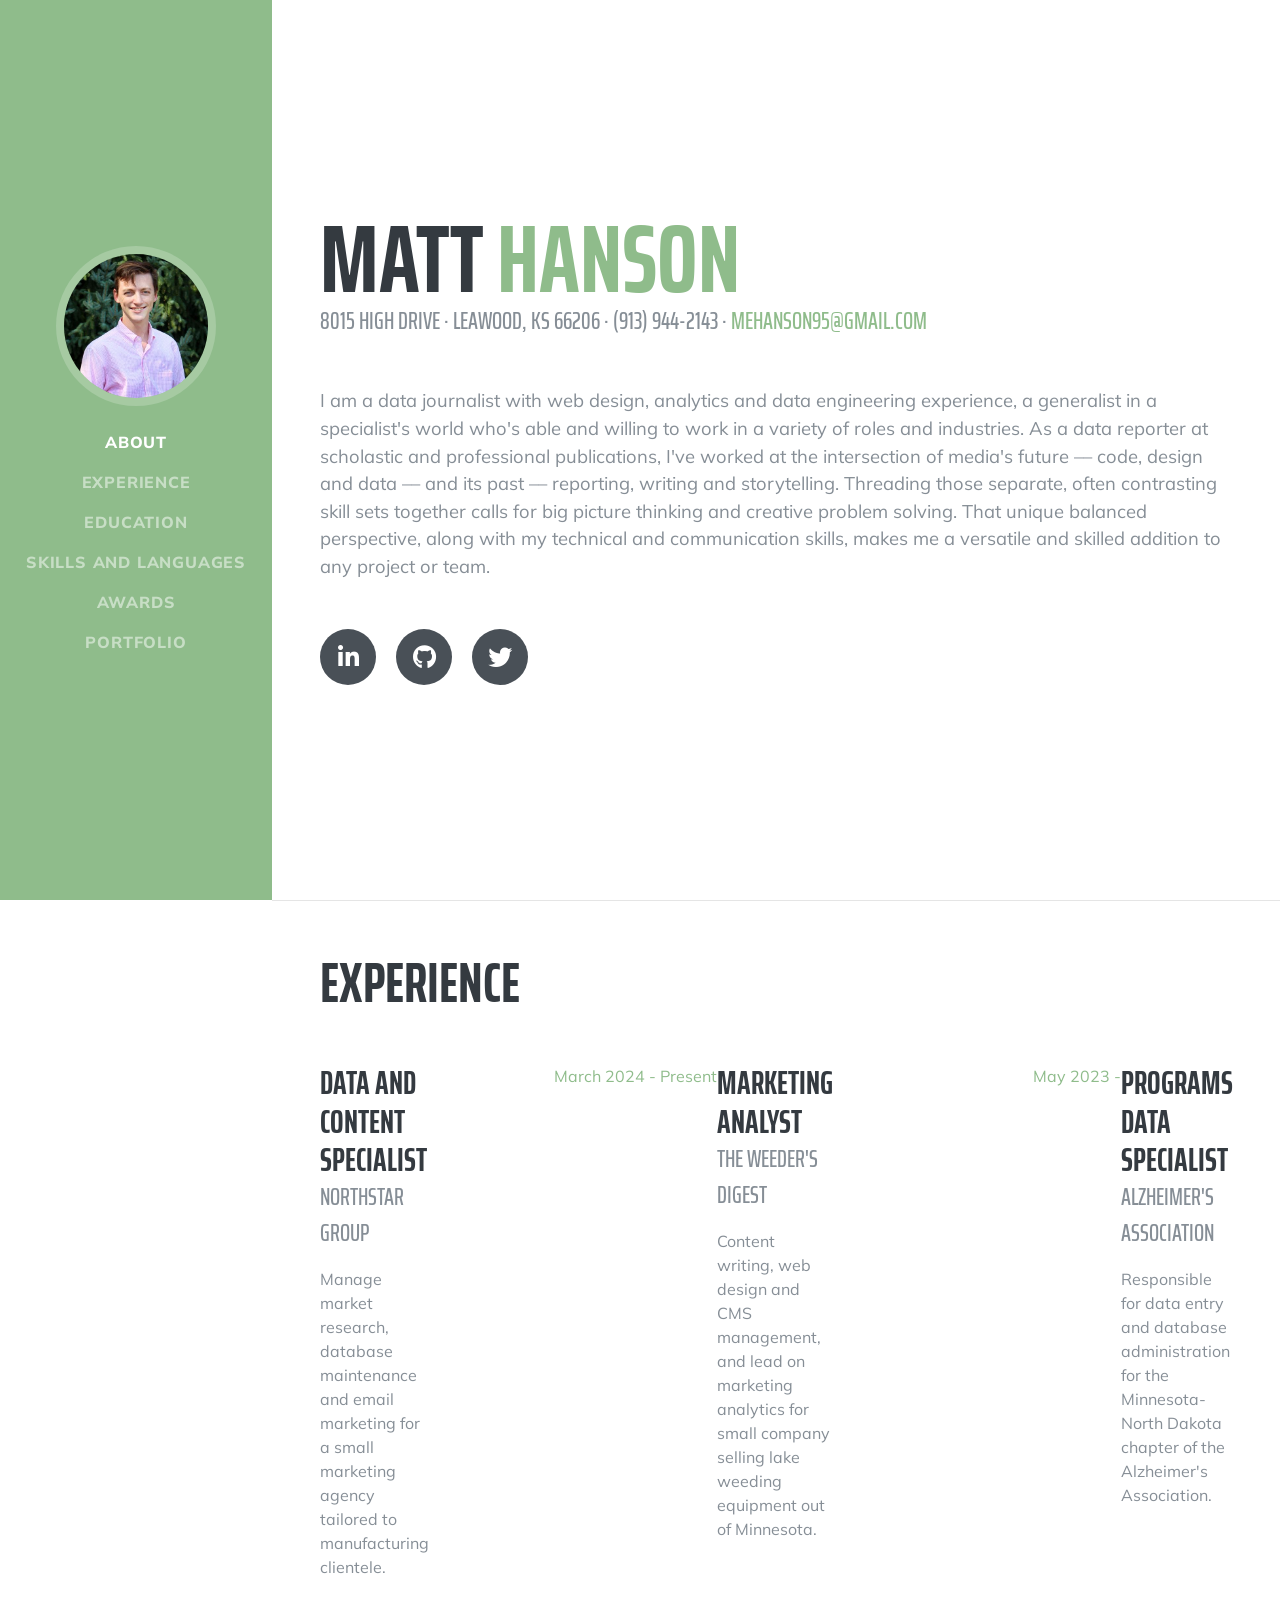
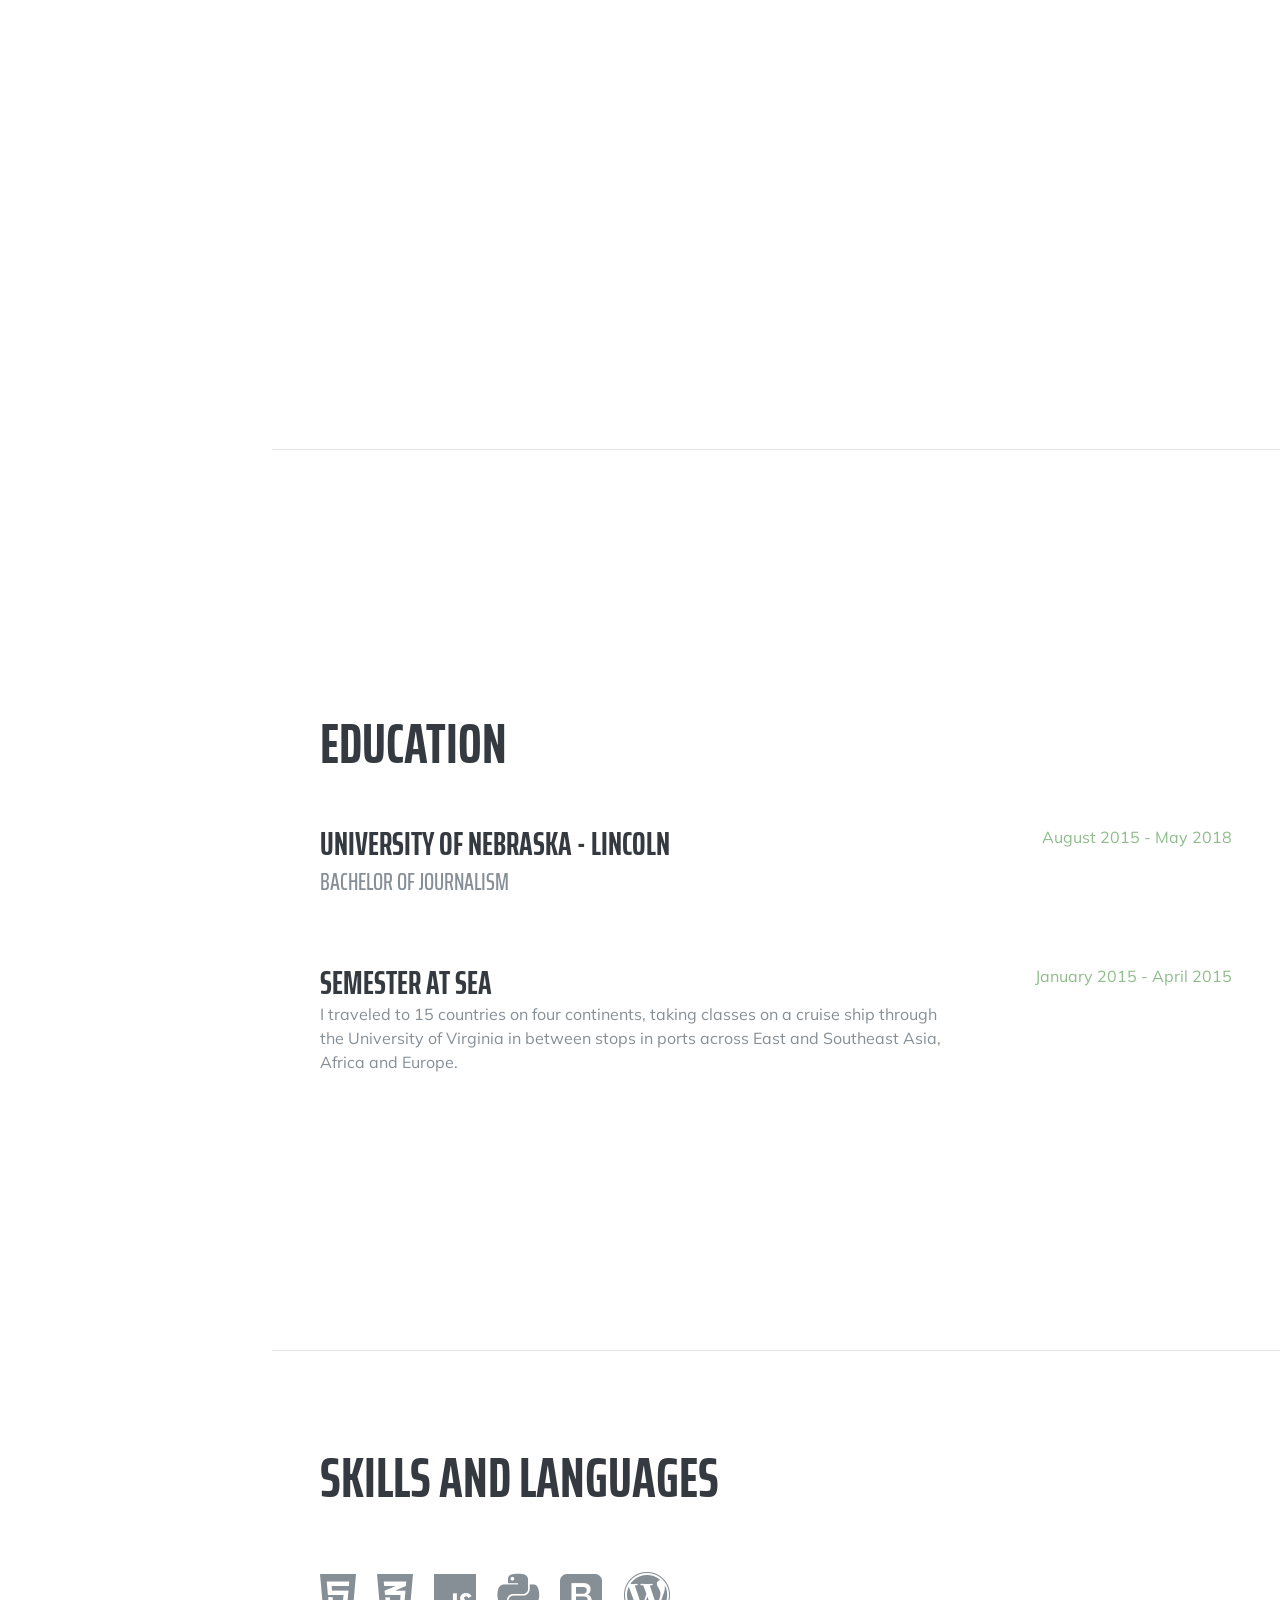
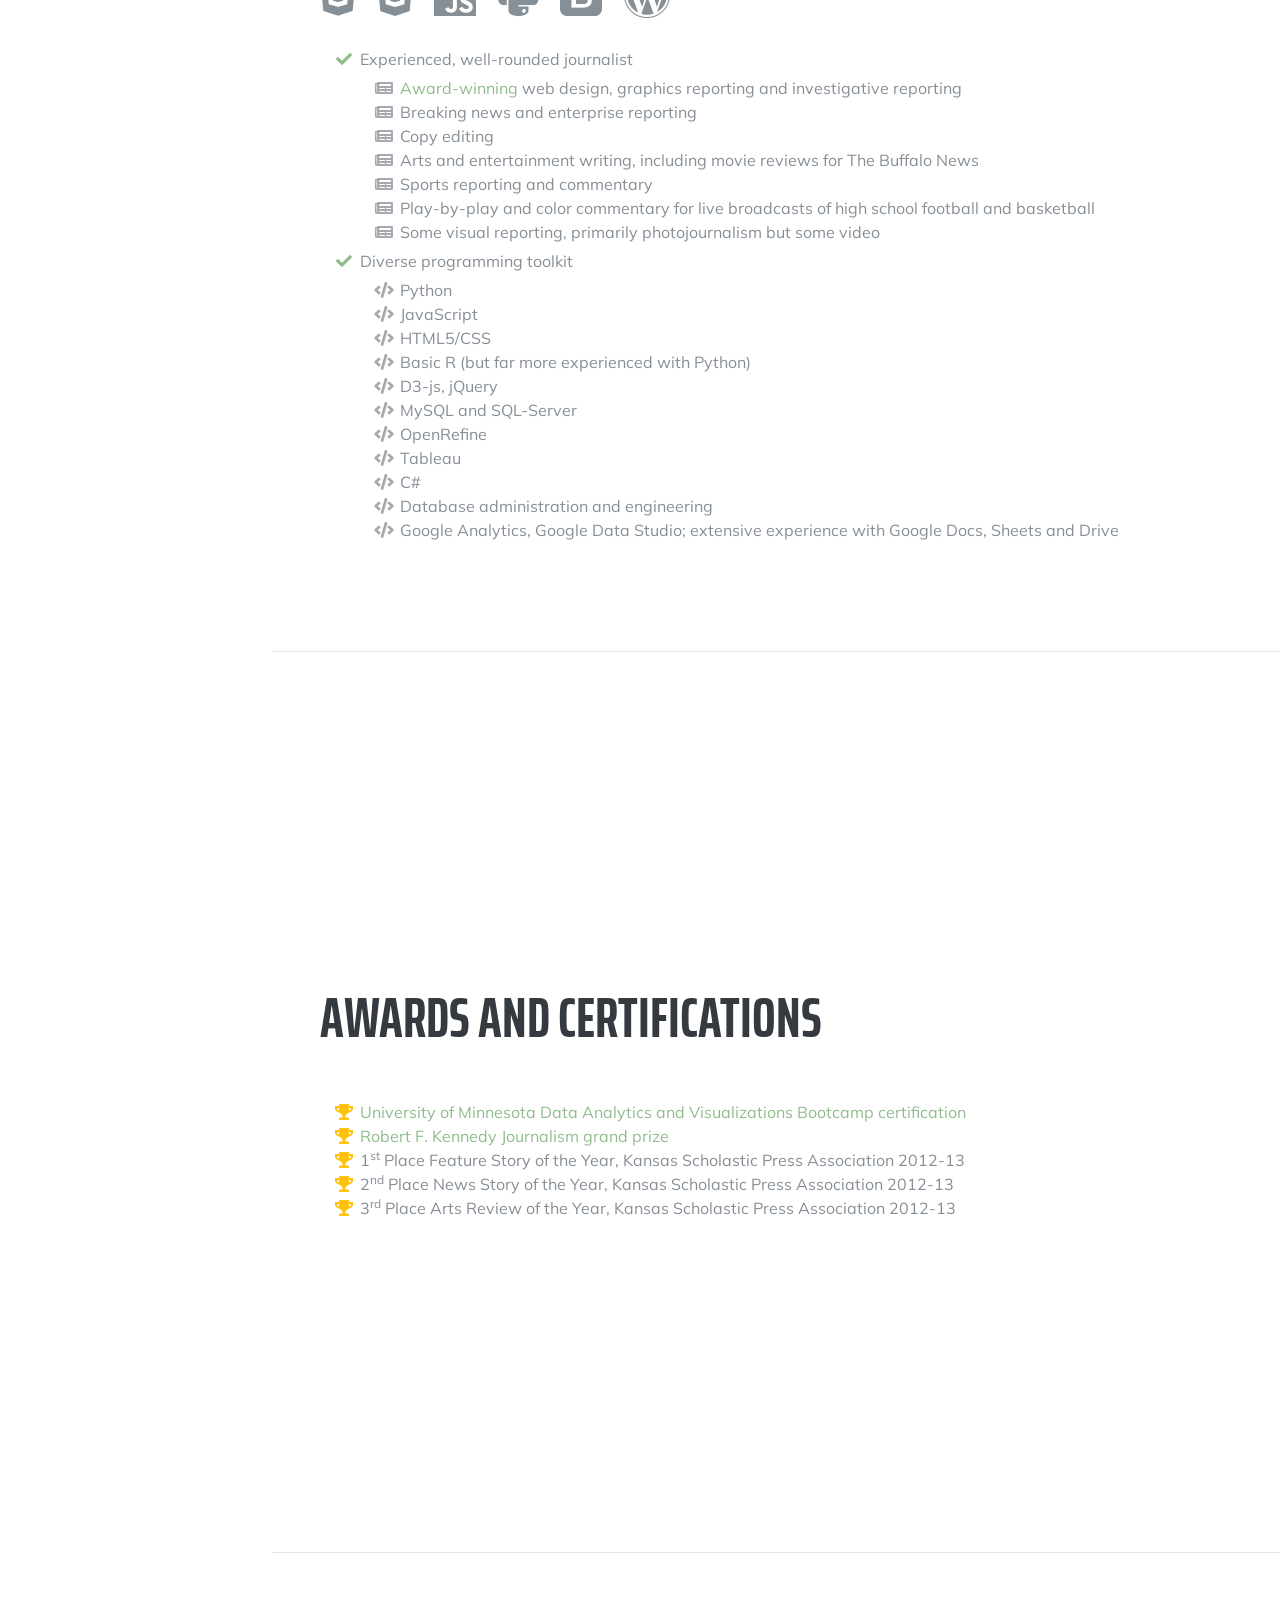
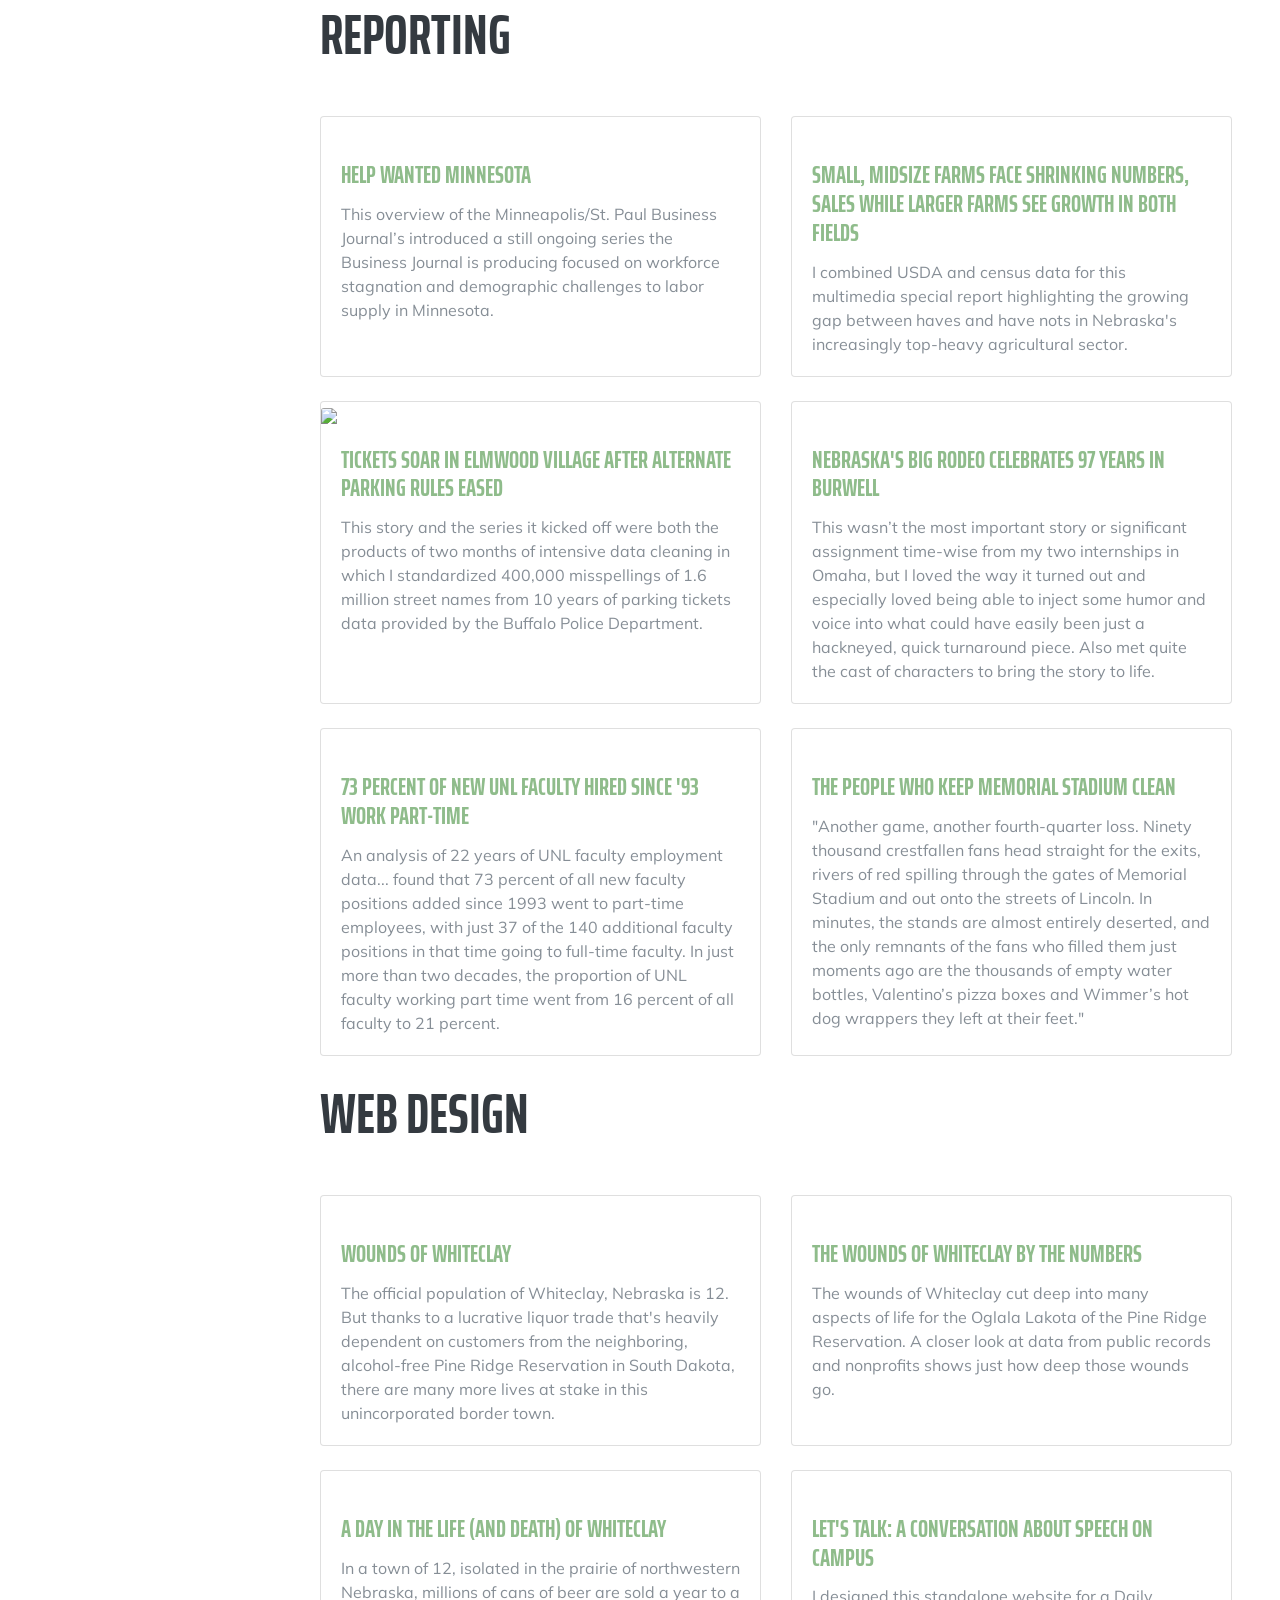
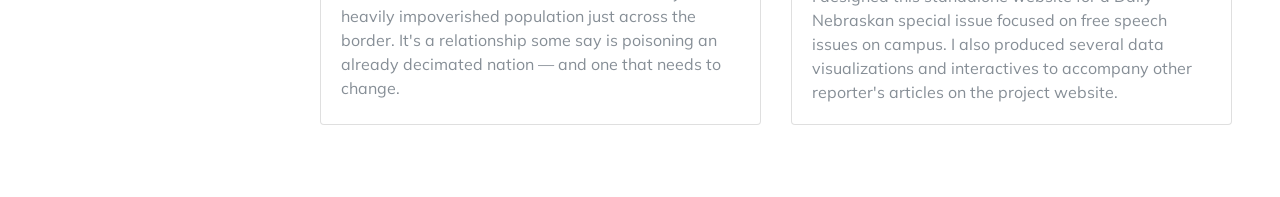
==== commit 2ad8a891: "adding latest job" ====
--- a/index.html
+++ b/index.html
@@ -96,6 +96,17 @@
       <div class="w-100">
         <h2 class="mb-5">Experience</h2>
 
+        <!-- adding latest job -->
+        <div class="resume-item d-flex flex-column flex-md-row justify-content-between mb-5">
+          <div class="resume-content">
+            <h3 class="mb-0">Data and Content Specialist</h3>
+            <div class="subheading mb-3">NorthStar Group</div>
+            <p>Manage market research, database maintenance and email marketing for a small marketing agency tailored to manufacturing clientele.</p>
+          </div>
+          <div class="resume-date text-md-right">
+            <span class="text-primary">March 2024 - Present</span>
+          </div>
+
         <div class="resume-item d-flex flex-column flex-md-row justify-content-between mb-5">
           <div class="resume-content">
             <h3 class="mb-0">Marketing Analyst</h3>
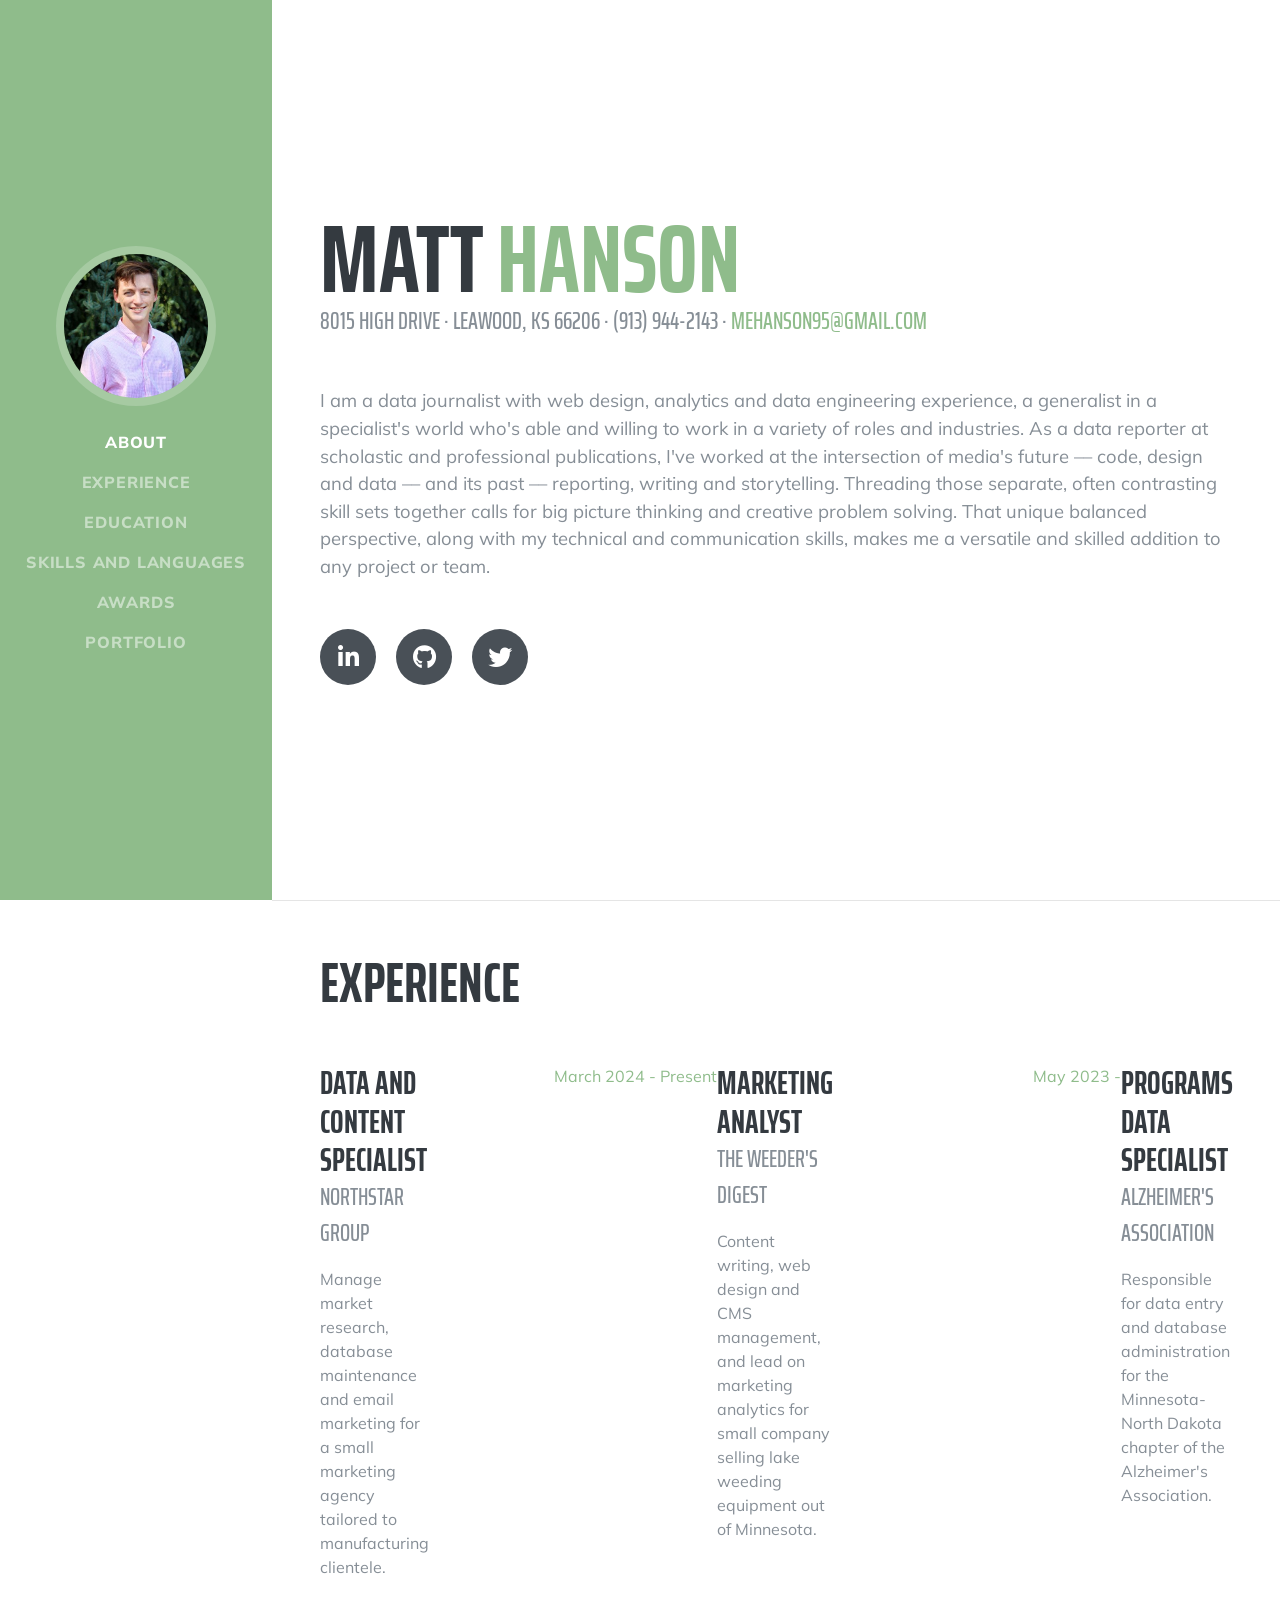
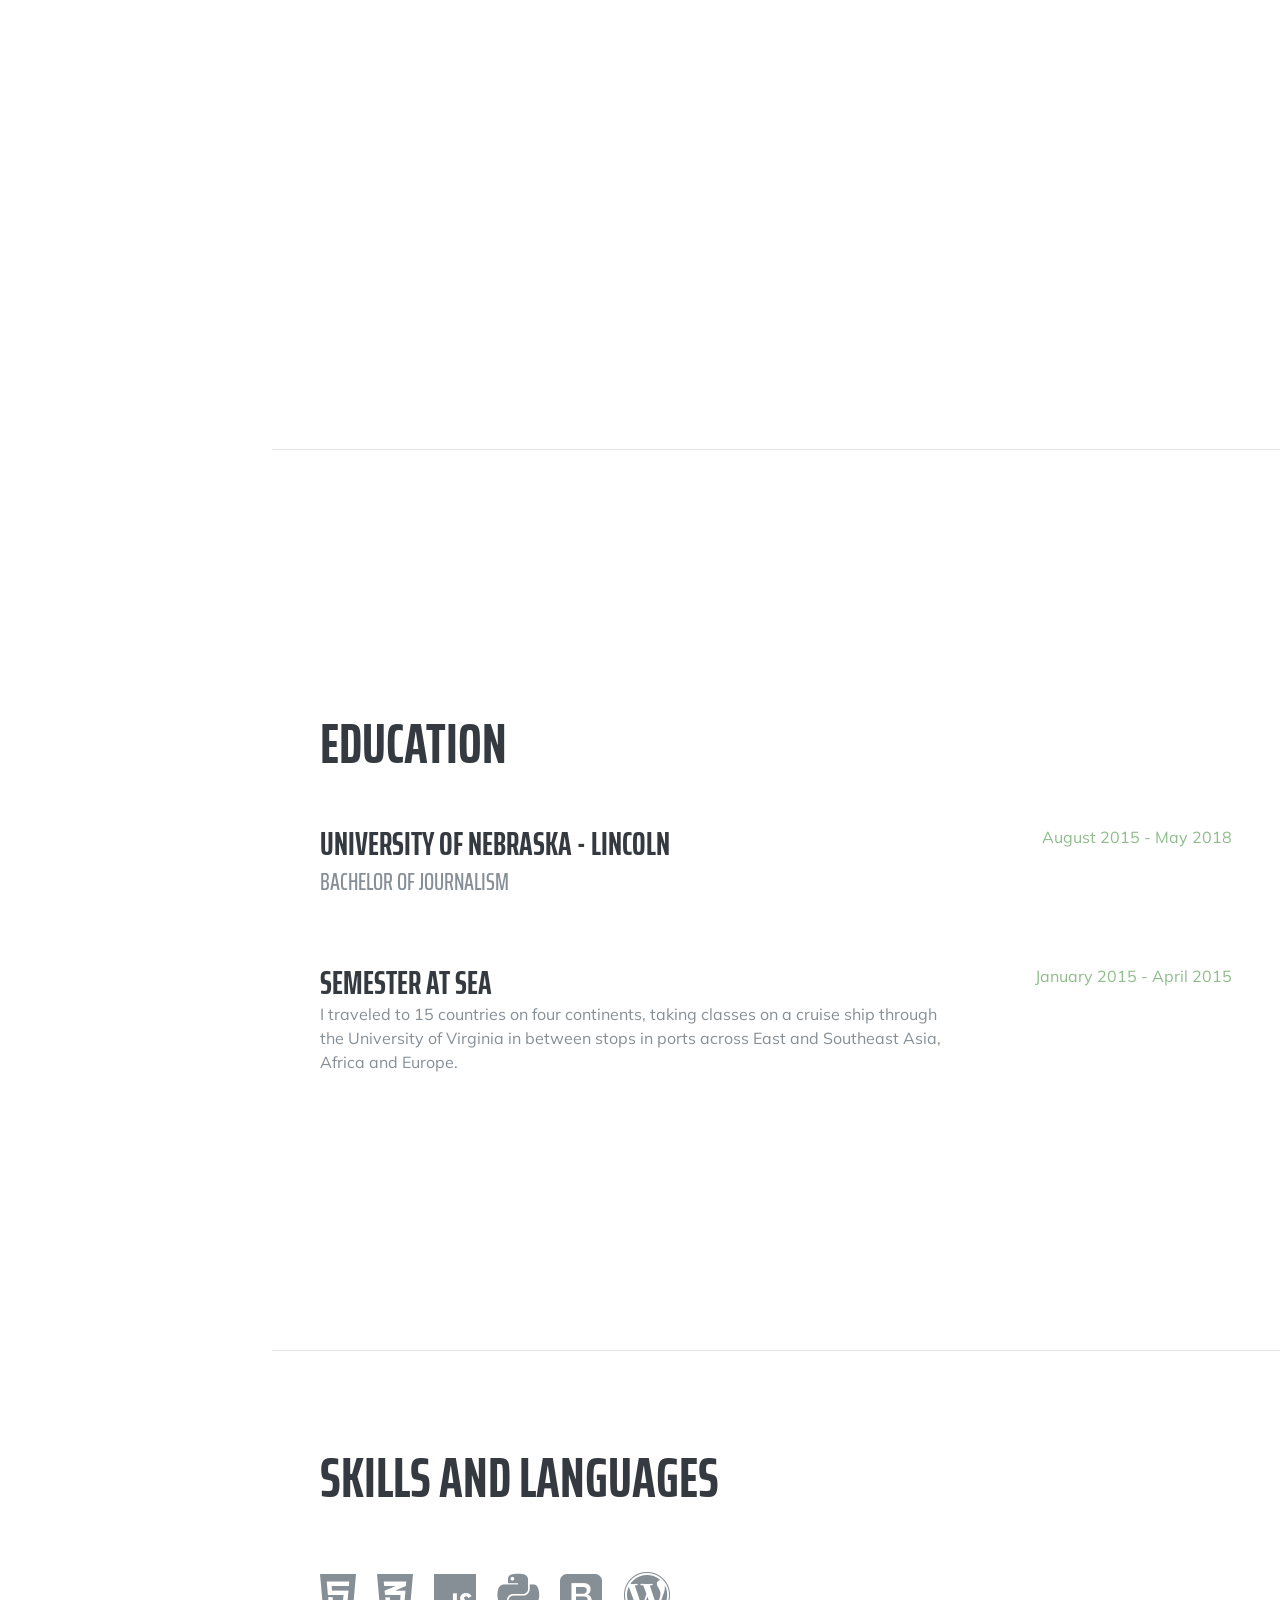
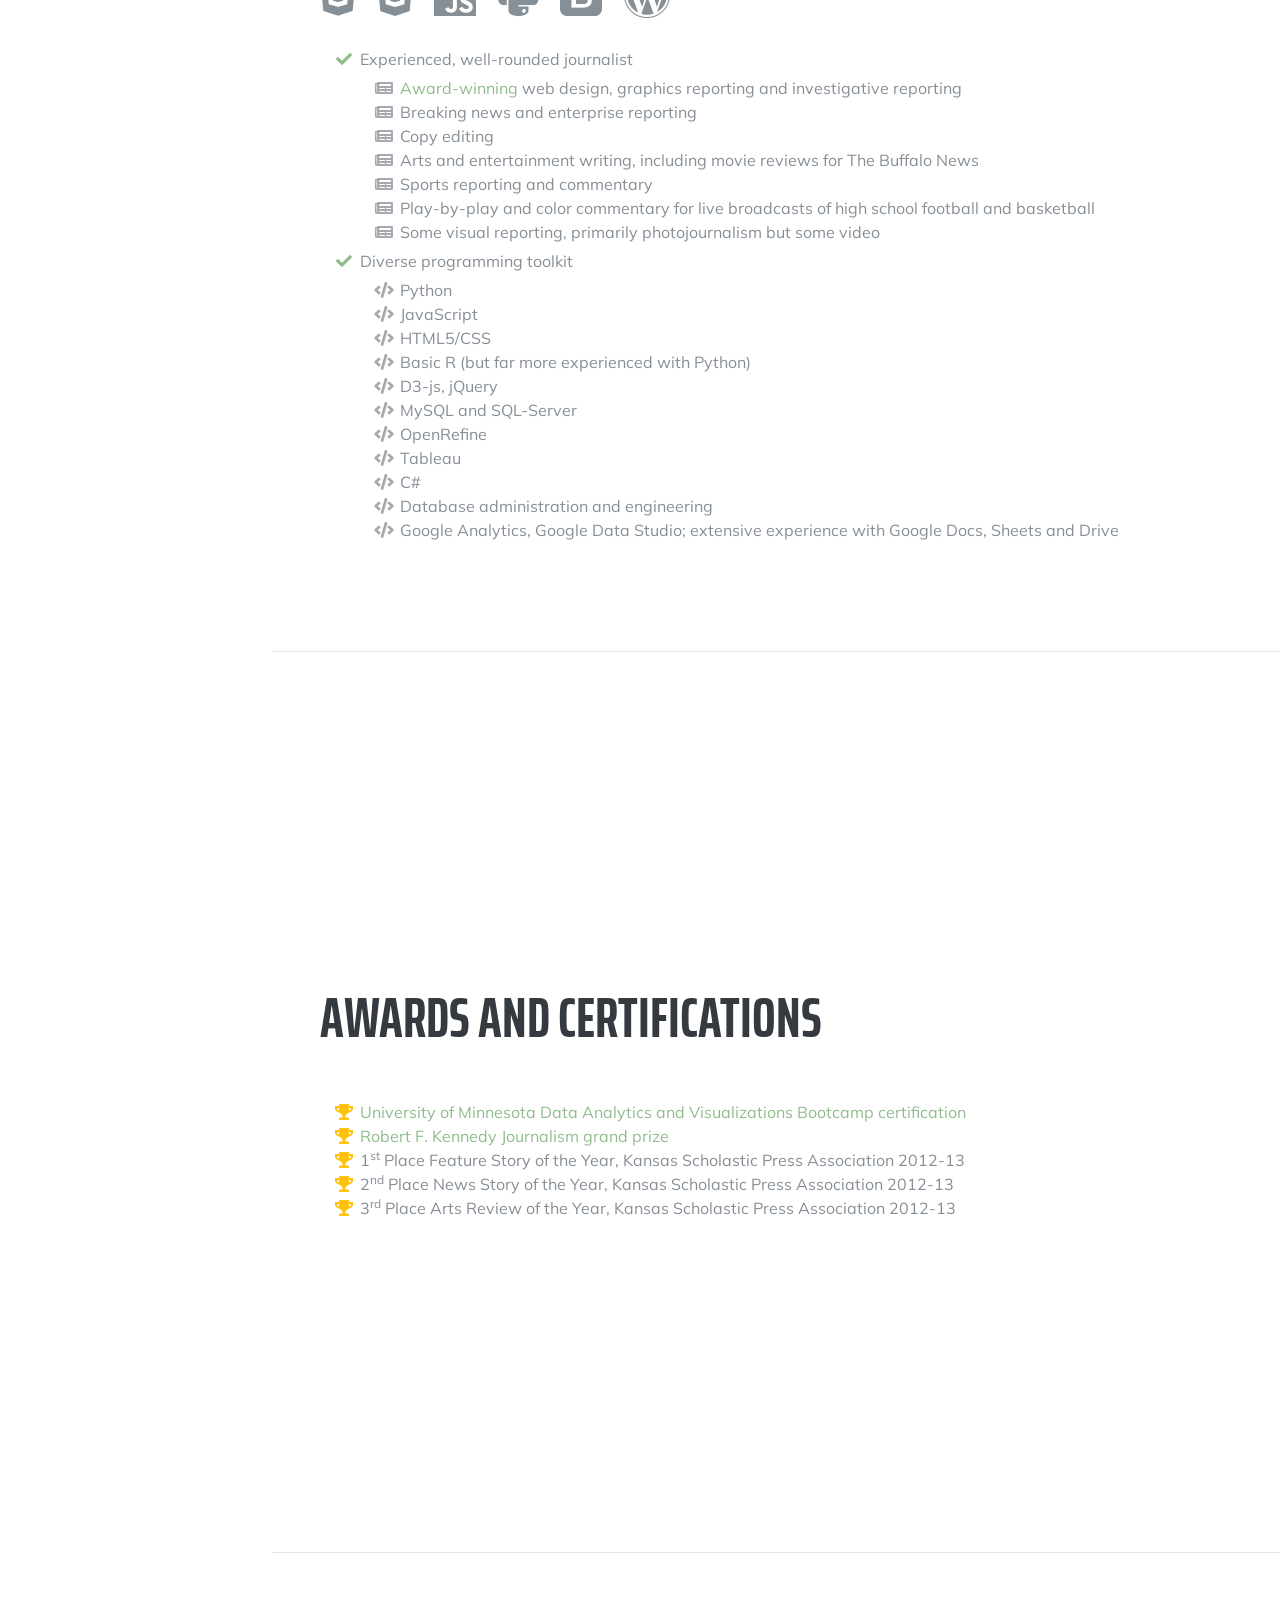
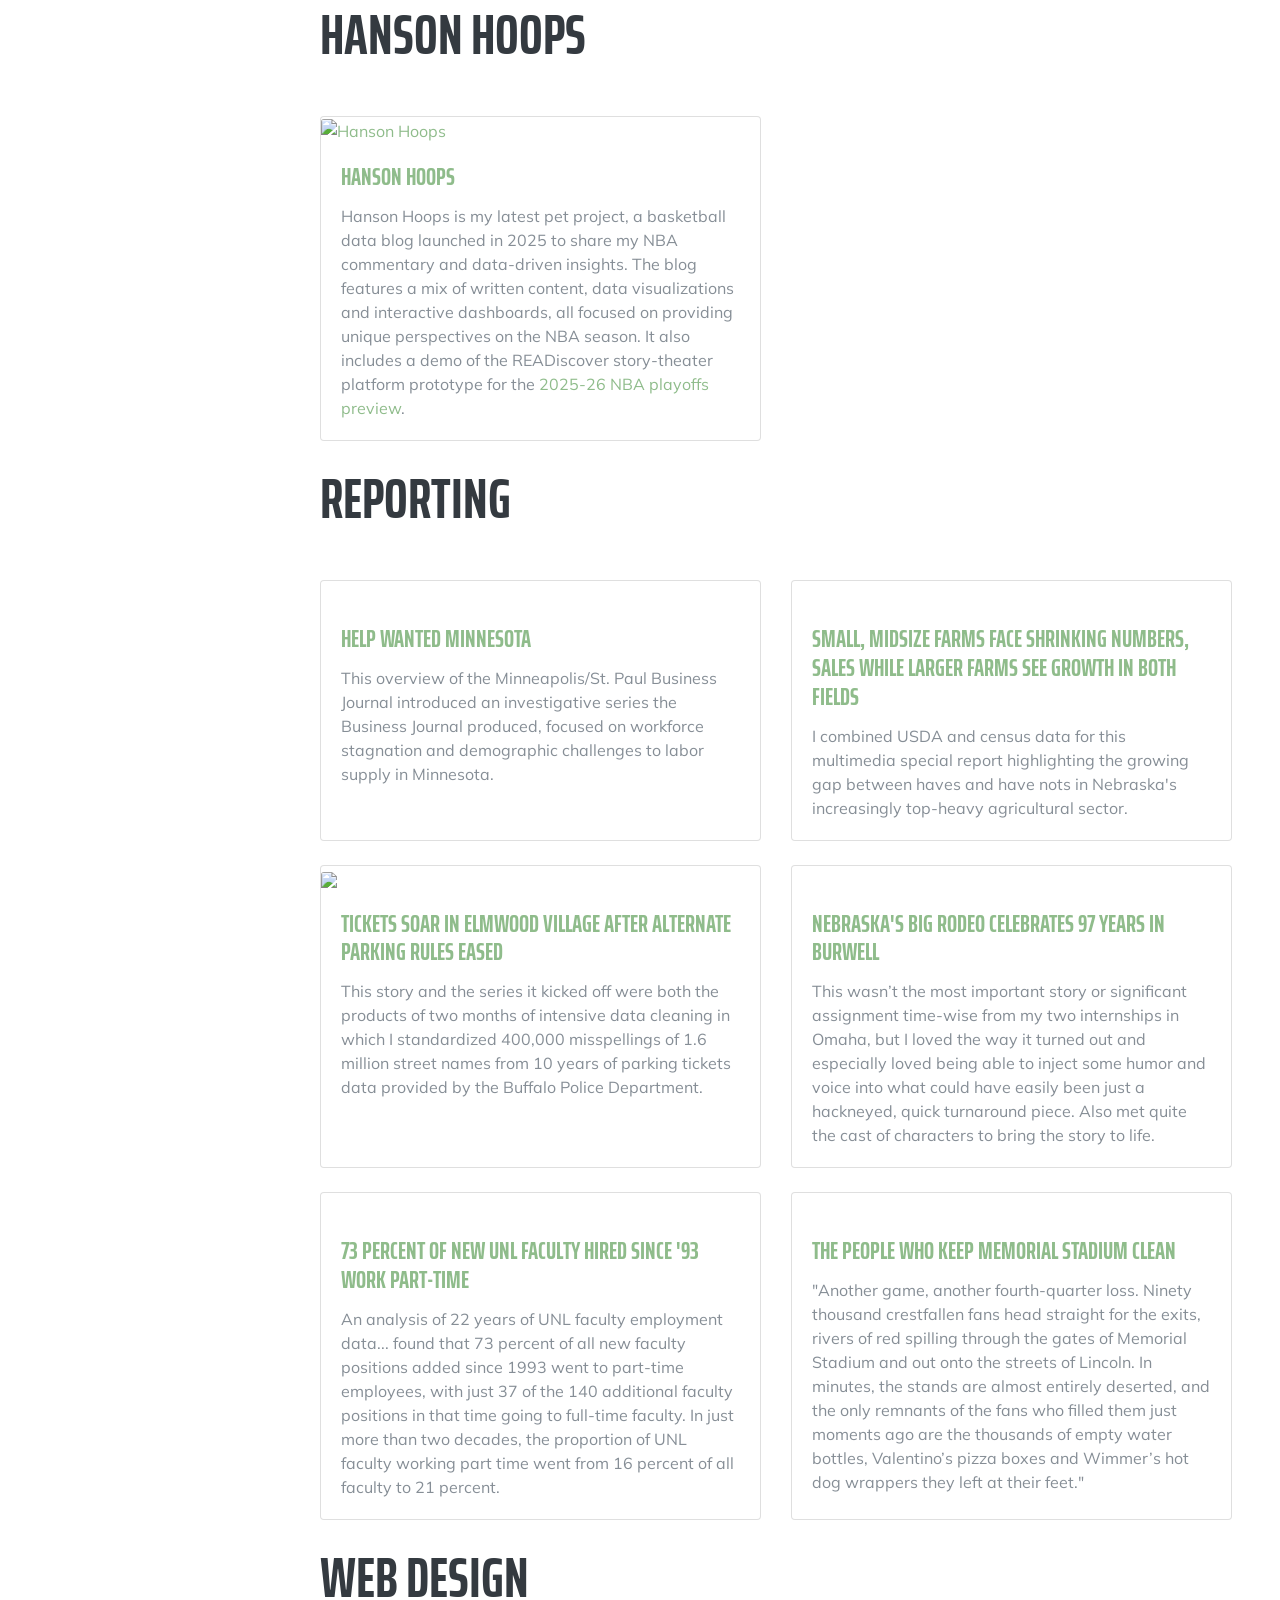
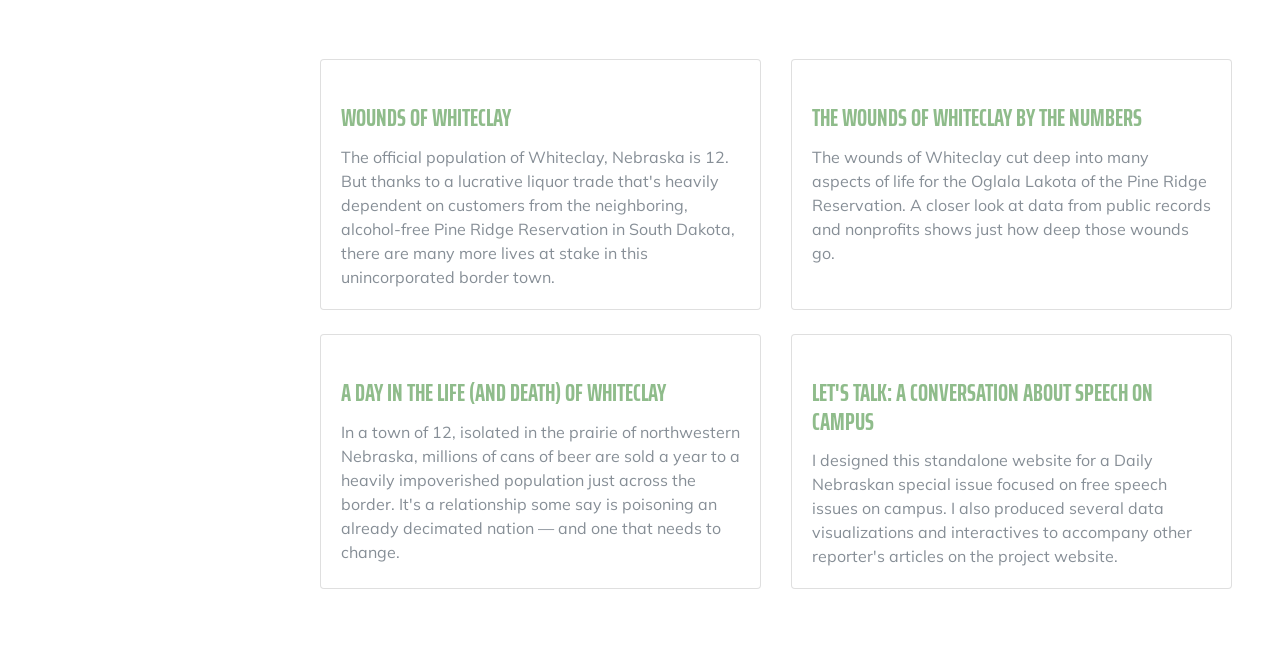
==== commit 3c93a891: "Adding links to hanson hoops blog from portfolio homepage, and to READiscover demo/playoffs preview " ====
--- a/index.html
+++ b/index.html
@@ -358,6 +358,22 @@
       <div class="w-100">
         <!-- Portfolio Heading -->
         <!-- <h1 class="mb-0">Portfolio</h1> -->
+        <!-- Hanson Hoops -->
+        <h2 class="mb-5">Hanson Hoops</h2>
+        <div class="row">
+          <div class="col-lg-6 mb-4">
+            <div class="card h-100">
+              <a href="/matthewellishanson.github.io/hanson-hoops/index.html"><img class="card-img-top" src="/matthewellishanson.github.io\hanson-hoops\readiscover\assets\story\playoffsheroimage.jpg" alt="Hanson Hoops"></a>
+              <div class="card-body">
+                <h4 class="card-title">
+                  <a href="/matthewellishanson.github.io/hanson-hoops/index.html">Hanson Hoops</a>
+                </h4>
+                <p class="card-text">Hanson Hoops is my latest pet project, a basketball data blog launched in 2025 to share my NBA commentary and data-driven insights. The blog features a mix of written content, data visualizations and interactive dashboards, all focused on providing unique perspectives on the NBA season. It also includes a demo of the READiscover story-theater platform prototype for the <a href="/matthewellishanson.github.io/hanson-hoops/readiscover/index.html">2025-26 NBA playoffs preview</a>.</p>
+              </div>
+            </div>
+          </div>
+
+        </div>
         
         <!-- Reporting -->
         <h2 class="mb-5">Reporting</h2>
@@ -370,7 +386,7 @@
                   <h4 class="card-title">
                     <a href="https://www.bizjournals.com/twincities/news/2019/02/06/help-wanted-minnesota-why-our-stagnating-labor.html">Help Wanted Minnesota</a>
                   </h4>
-                  <p class="card-text">This overview of the Minneapolis/St. Paul Business Journal’s introduced a still ongoing series the Business Journal is producing focused on workforce stagnation and demographic challenges to labor supply in Minnesota.</p>
+                  <p class="card-text">This overview of the Minneapolis/St. Paul Business Journal introduced an investigative series the Business Journal produced, focused on workforce stagnation and demographic challenges to labor supply in Minnesota.</p>
                 </div>
               </div>
             </div>
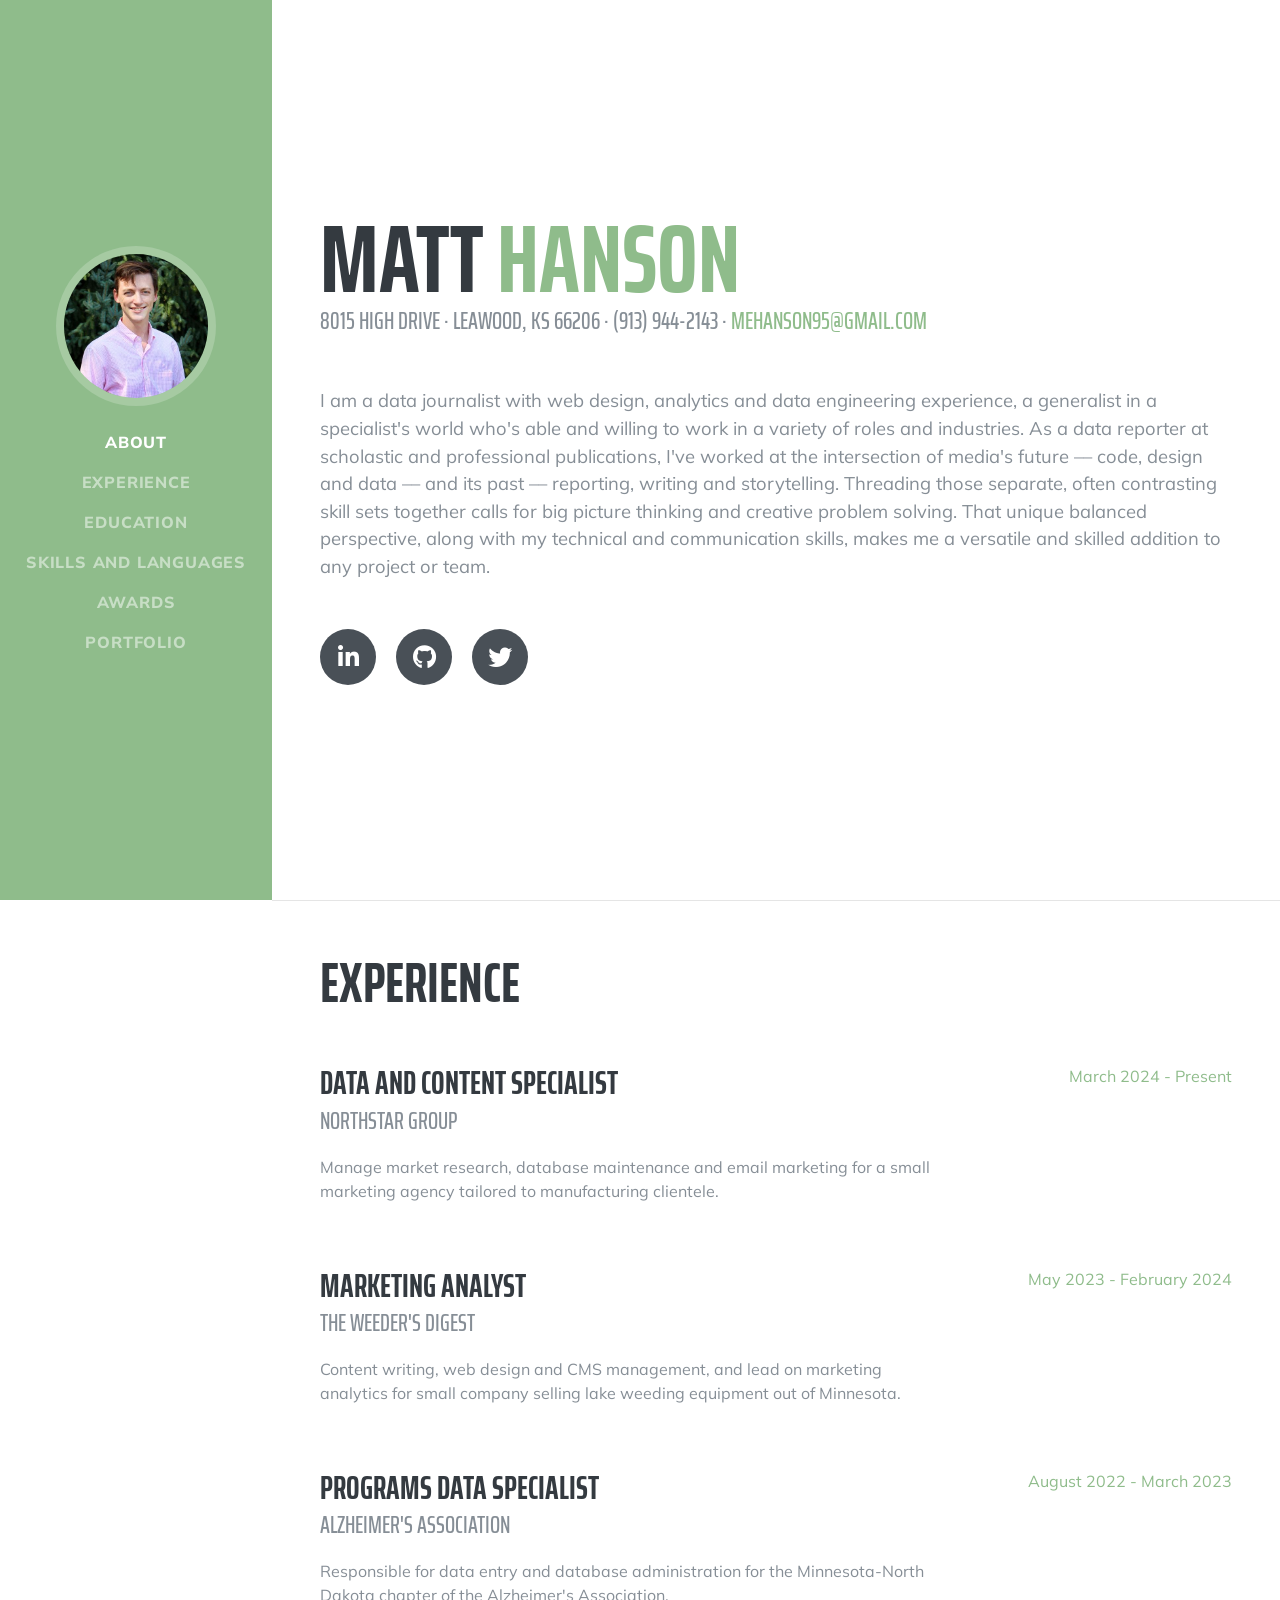
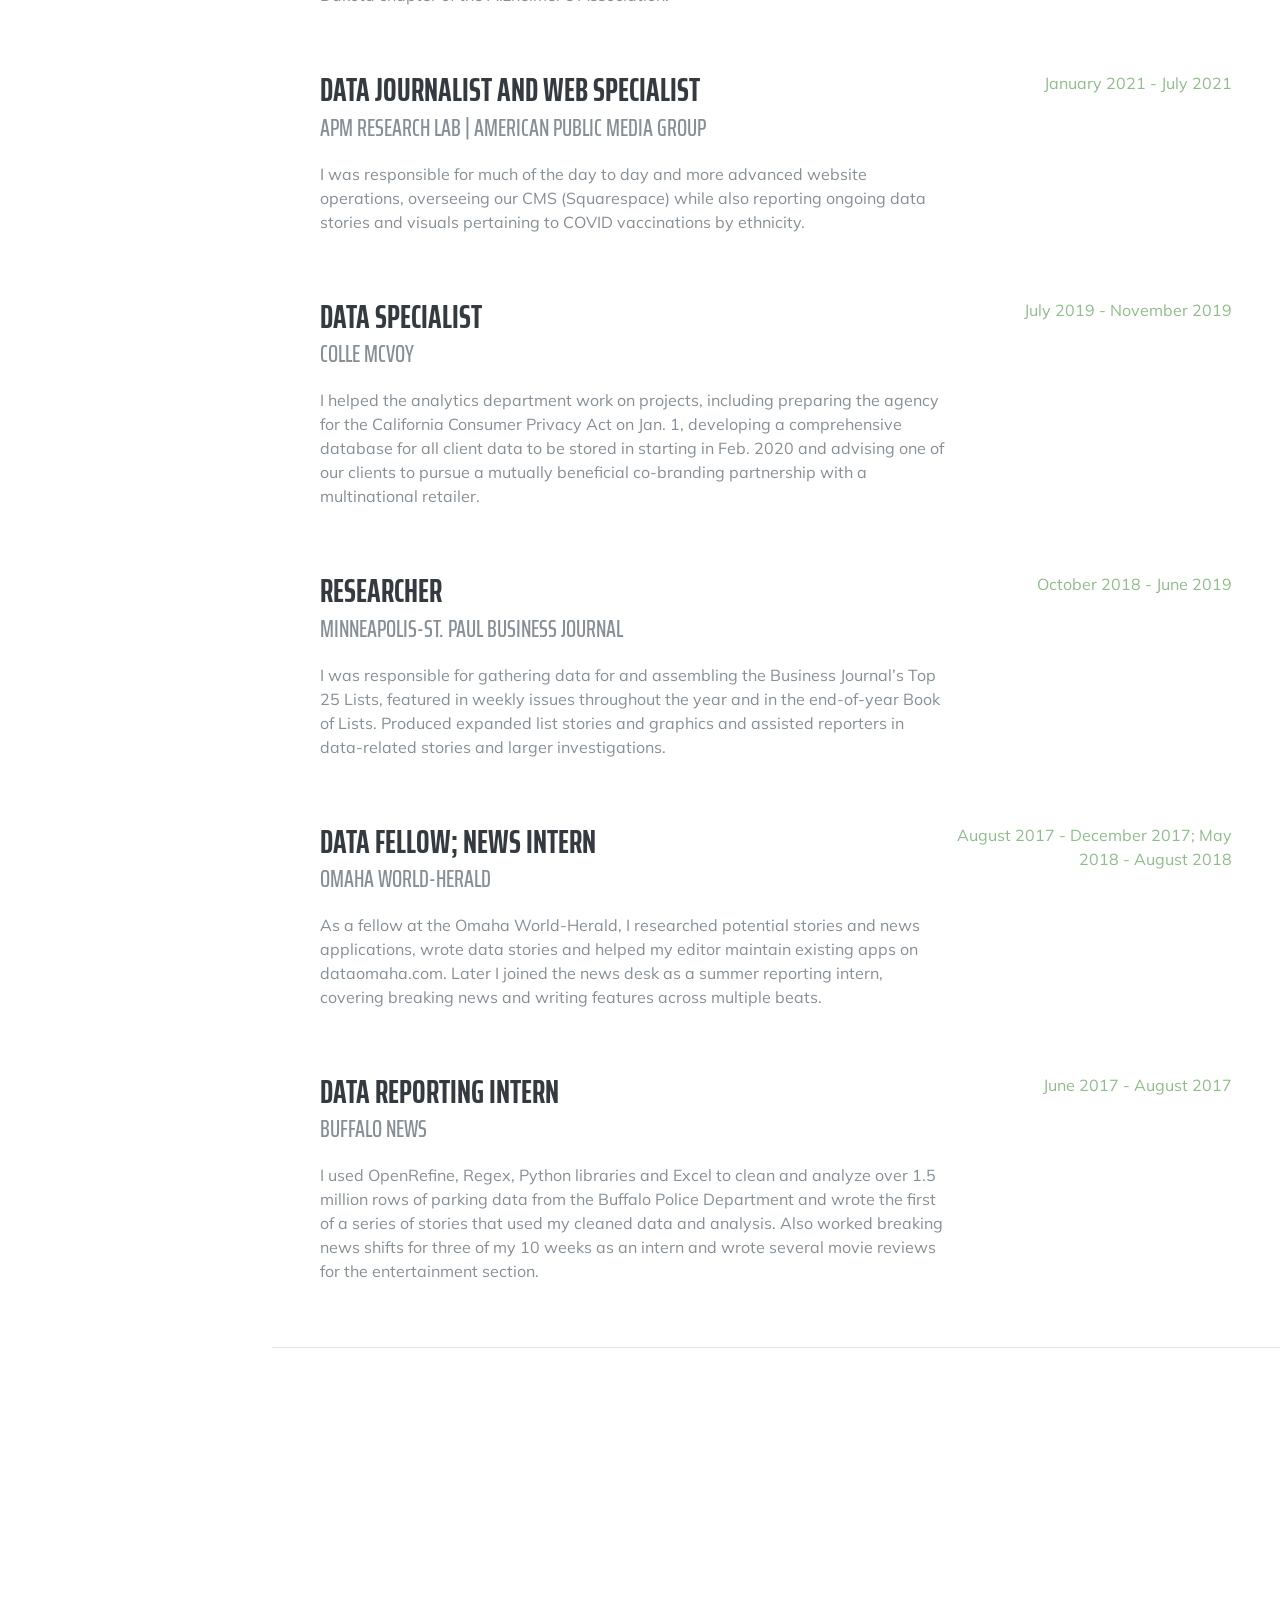
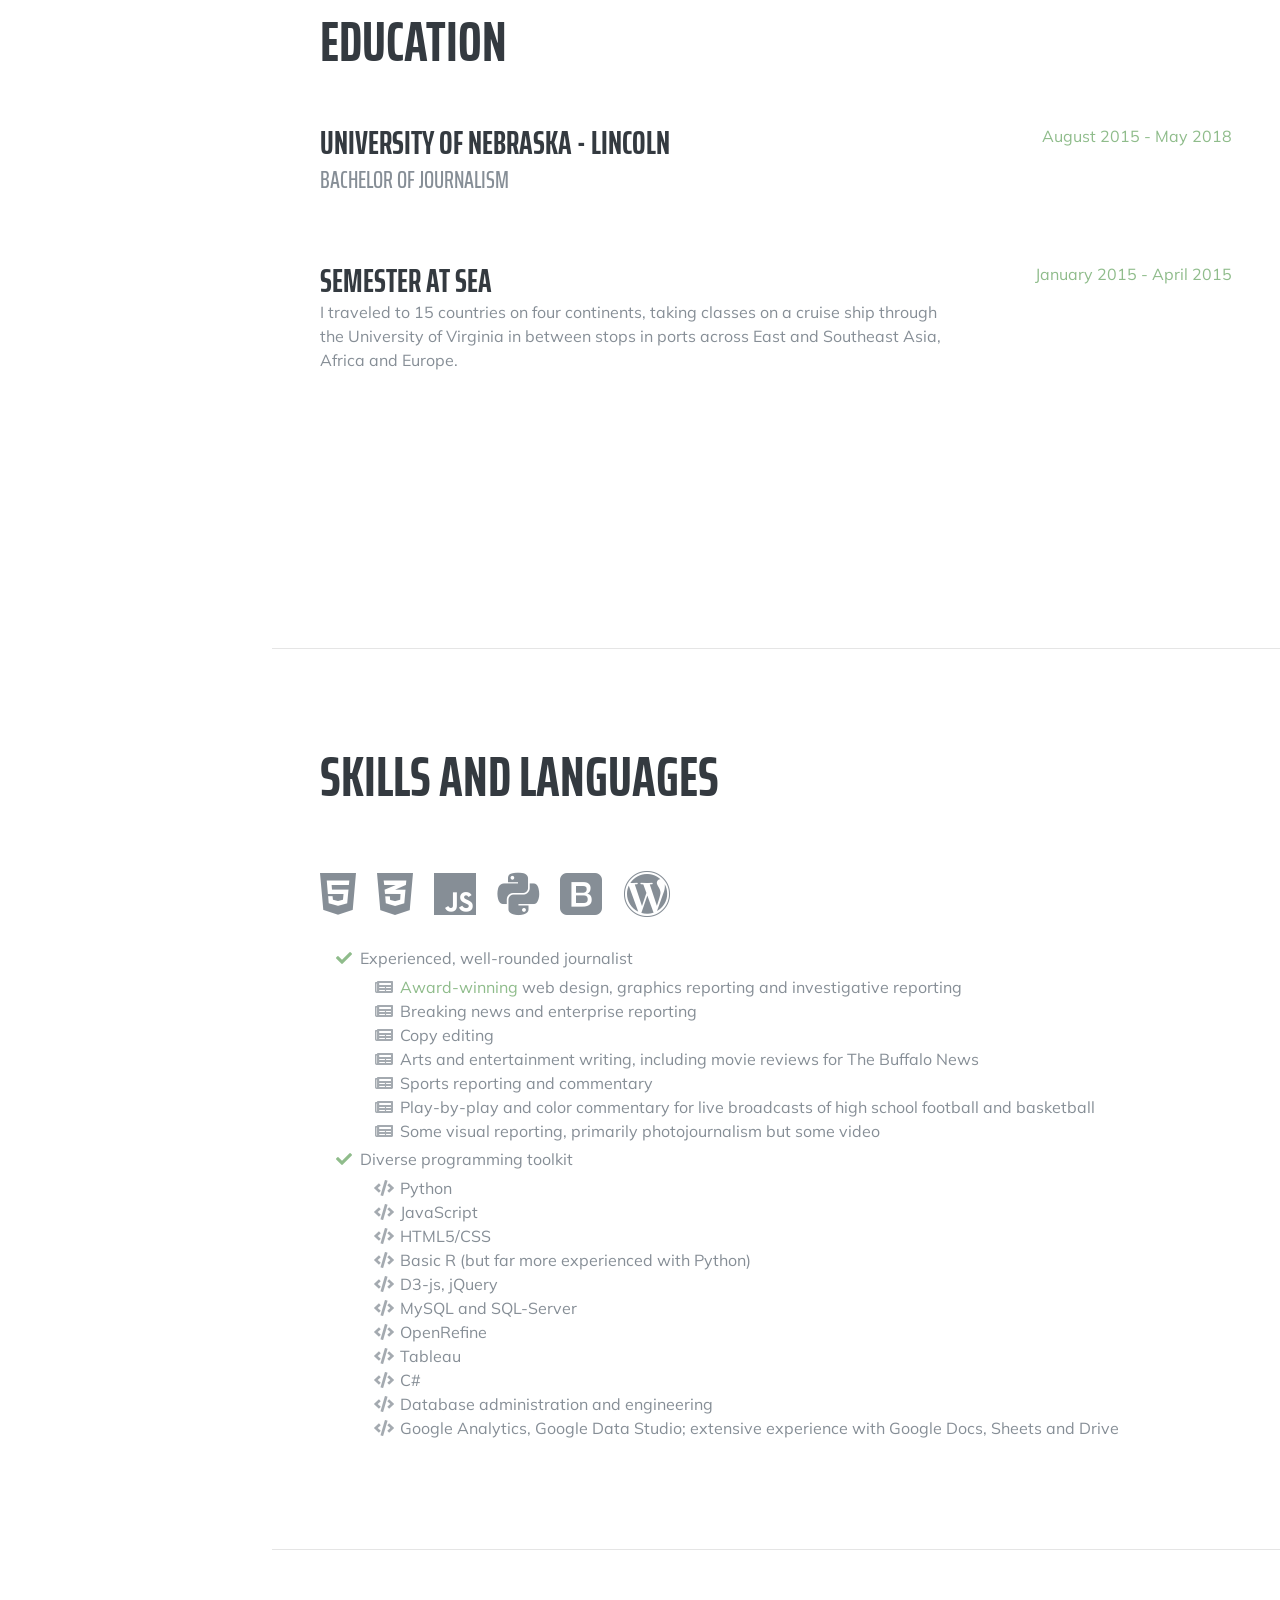
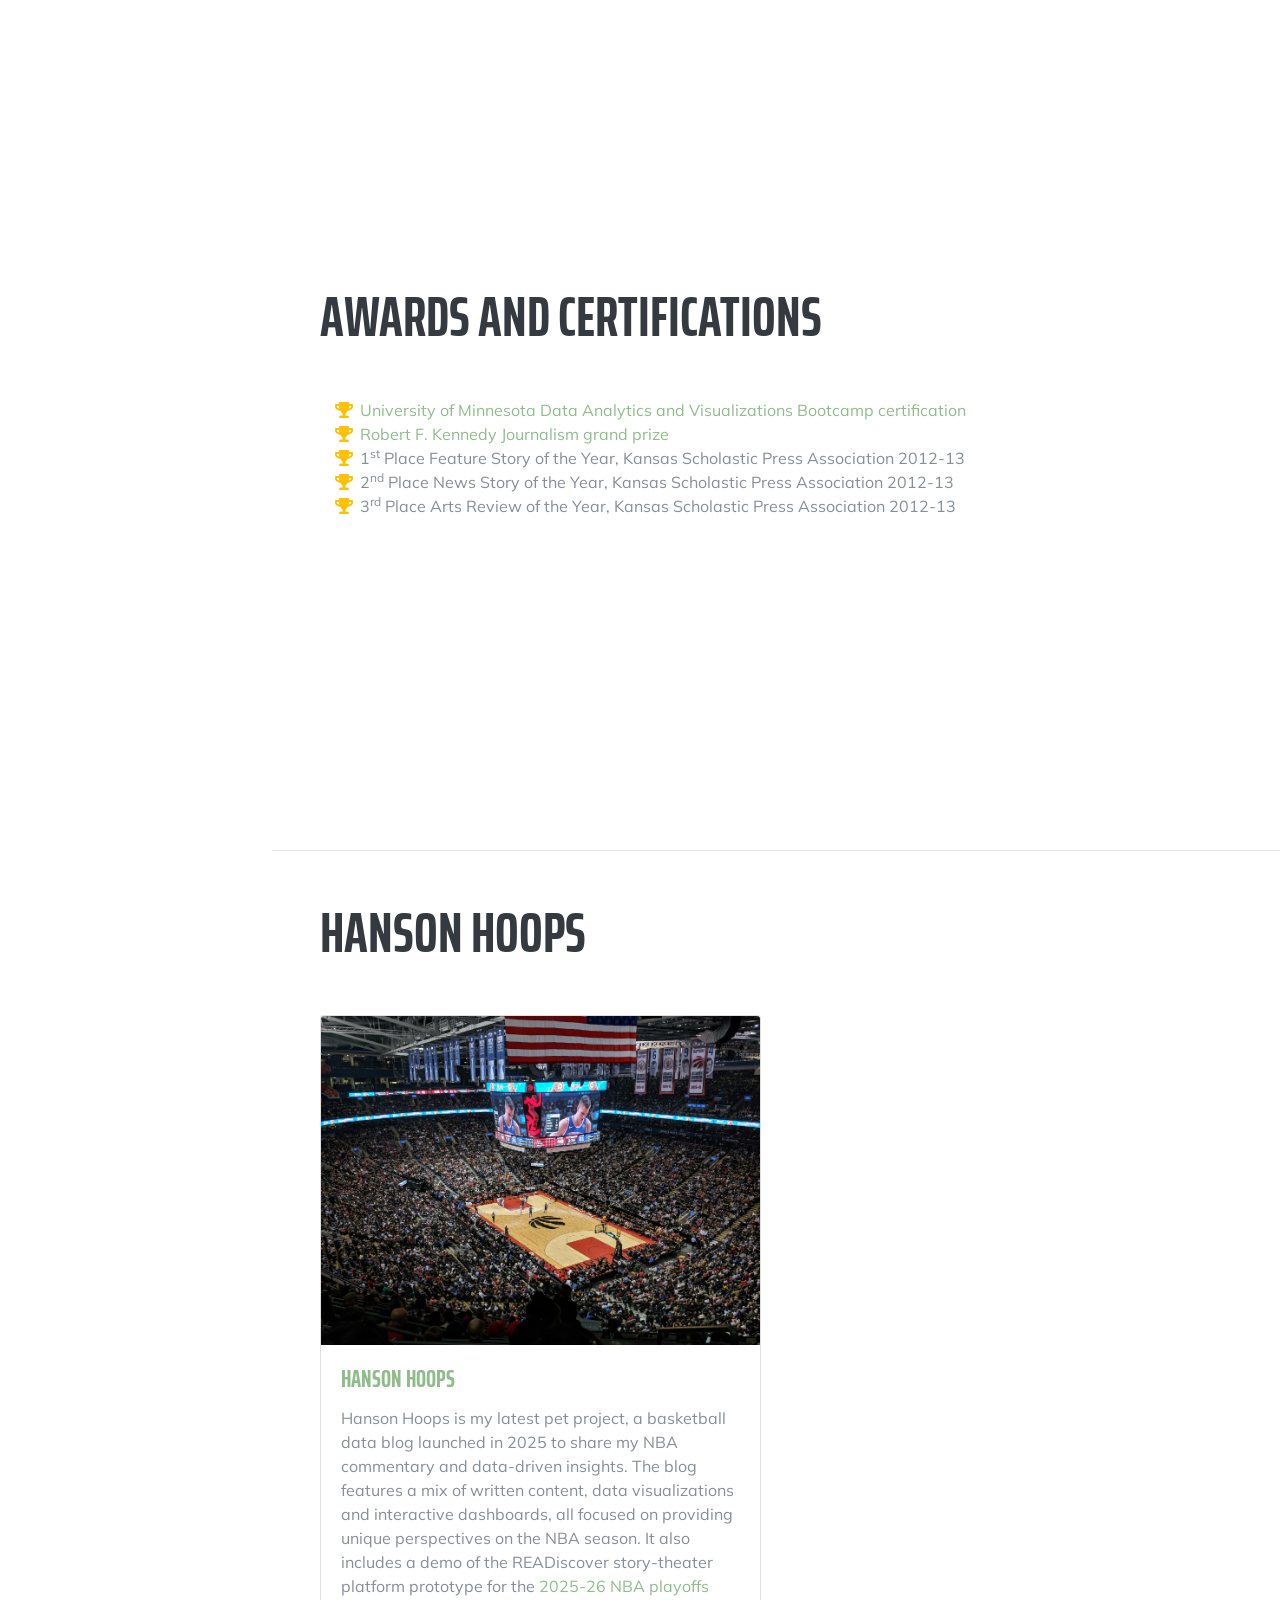
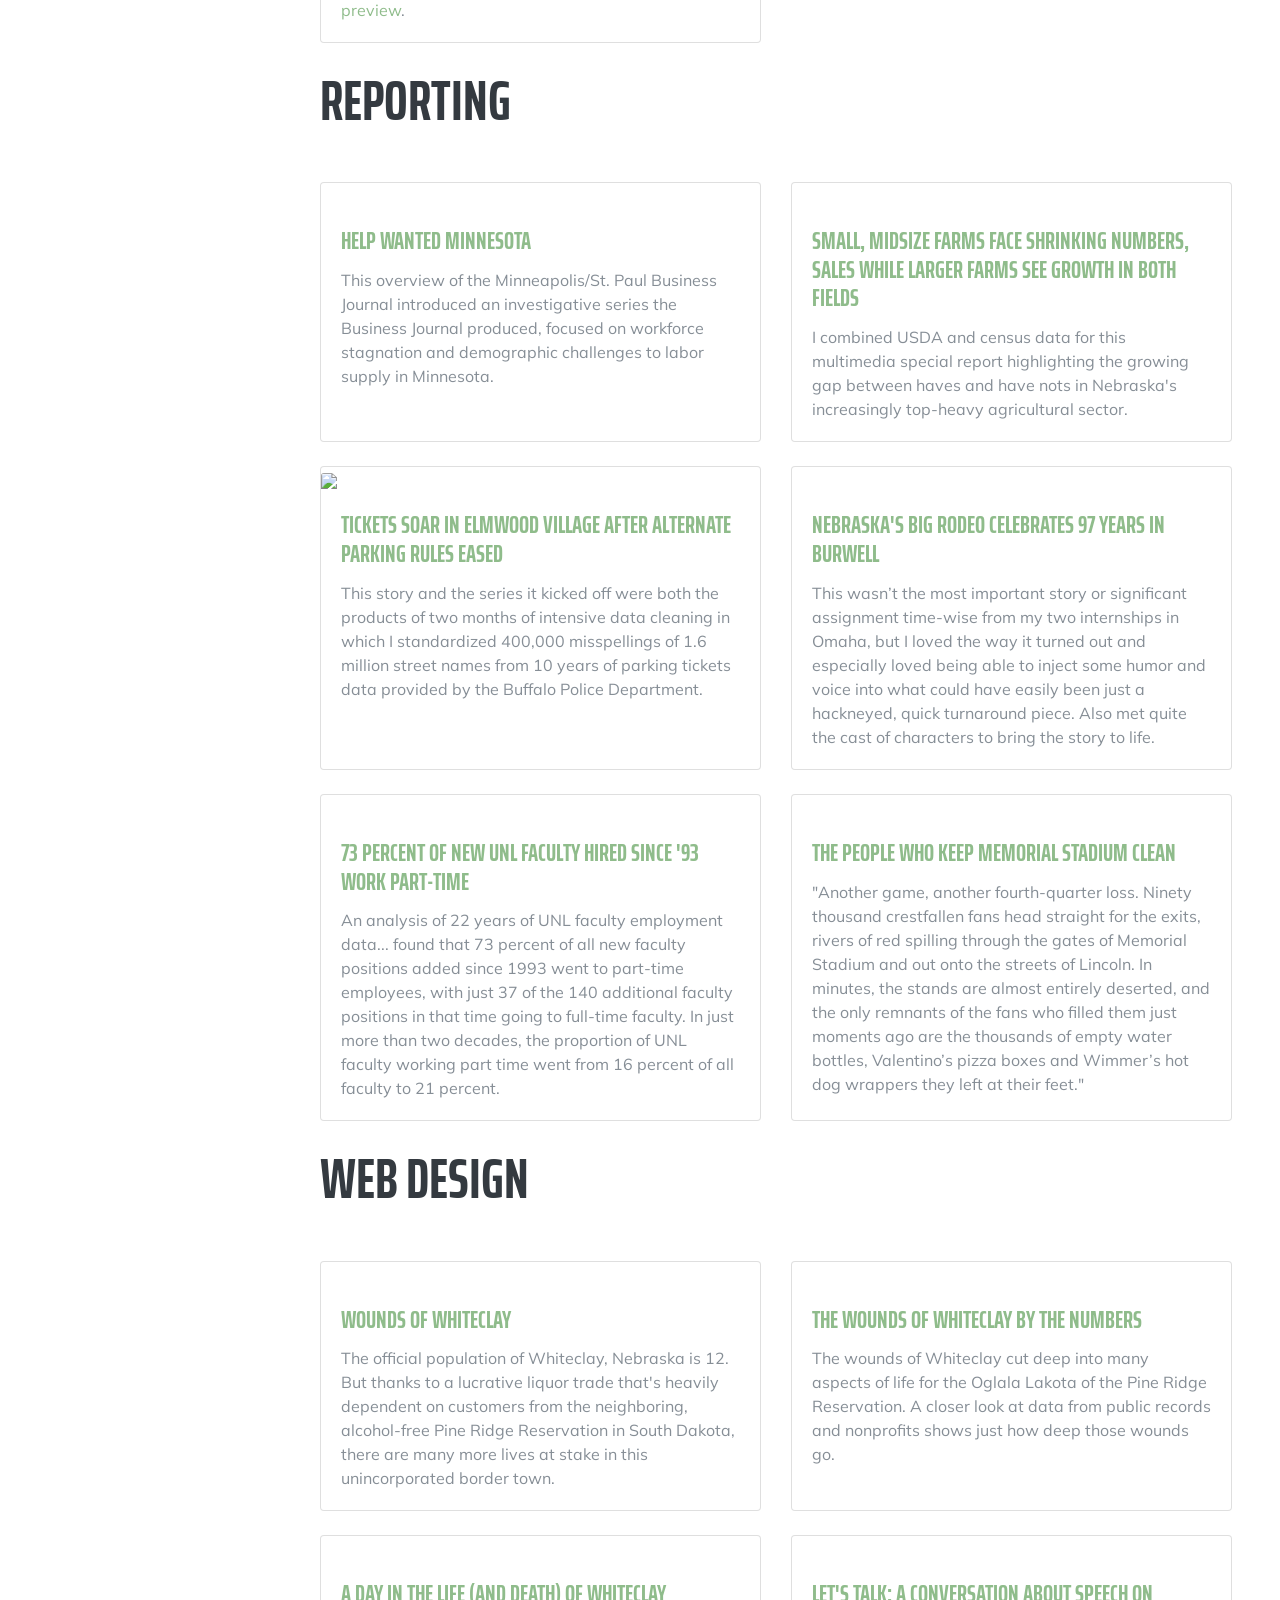
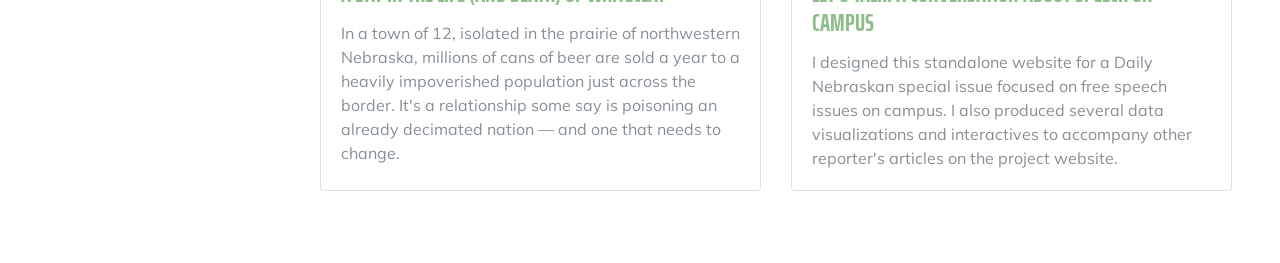
==== commit f52e13de: "fixing links and attempted fix for css layout issues in experience section." ====
--- a/index.html
+++ b/index.html
@@ -106,6 +106,7 @@
           <div class="resume-date text-md-right">
             <span class="text-primary">March 2024 - Present</span>
           </div>
+        </div>
 
         <div class="resume-item d-flex flex-column flex-md-row justify-content-between mb-5">
           <div class="resume-content">
@@ -114,7 +115,7 @@
             <p>Content writing, web design and CMS management, and lead on marketing analytics for small company selling lake weeding equipment out of Minnesota.</p>
           </div>
           <div class="resume-date text-md-right">
-            <span class="text-primary">May 2023 - </span>
+            <span class="text-primary">May 2023 - February 2024</span>
           </div>
         </div>
 
@@ -363,12 +364,12 @@
         <div class="row">
           <div class="col-lg-6 mb-4">
             <div class="card h-100">
-              <a href="/matthewellishanson.github.io/hanson-hoops/index.html"><img class="card-img-top" src="/matthewellishanson.github.io\hanson-hoops\readiscover\assets\story\playoffsheroimage.jpg" alt="Hanson Hoops"></a>
+              <a href="/hanson-hoops/index.html"><img class="card-img-top" src="/hanson-hoops/readiscover/assets/story/playoffsheroimage.jpg" alt="Hanson Hoops"></a>
               <div class="card-body">
                 <h4 class="card-title">
-                  <a href="/matthewellishanson.github.io/hanson-hoops/index.html">Hanson Hoops</a>
+                  <a href="/hanson-hoops/index.html">Hanson Hoops</a>
                 </h4>
-                <p class="card-text">Hanson Hoops is my latest pet project, a basketball data blog launched in 2025 to share my NBA commentary and data-driven insights. The blog features a mix of written content, data visualizations and interactive dashboards, all focused on providing unique perspectives on the NBA season. It also includes a demo of the READiscover story-theater platform prototype for the <a href="/matthewellishanson.github.io/hanson-hoops/readiscover/index.html">2025-26 NBA playoffs preview</a>.</p>
+                <p class="card-text">Hanson Hoops is my latest pet project, a basketball data blog launched in 2025 to share my NBA commentary and data-driven insights. The blog features a mix of written content, data visualizations and interactive dashboards, all focused on providing unique perspectives on the NBA season. It also includes a demo of the READiscover story-theater platform prototype for the <a href="/hanson-hoops/readiscover/index.html">2025-26 NBA playoffs preview</a>.</p>
               </div>
             </div>
           </div>
